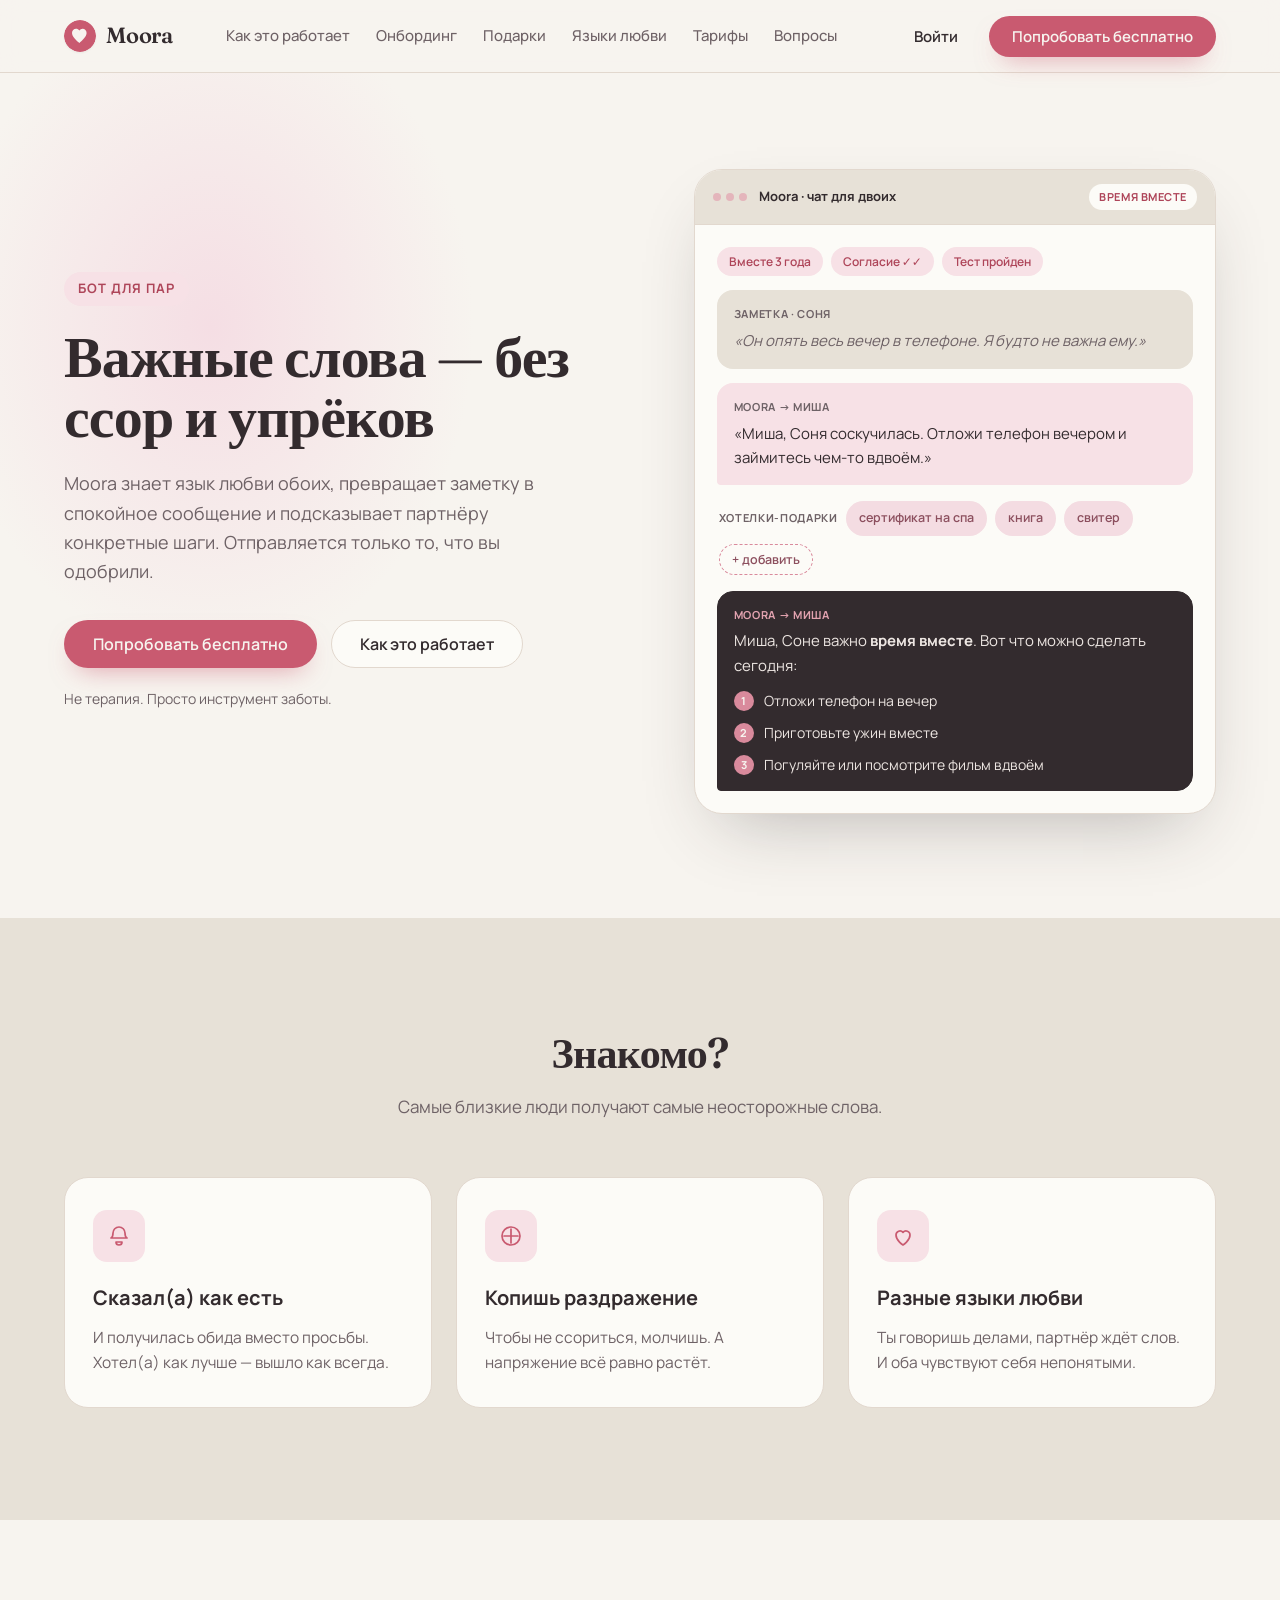
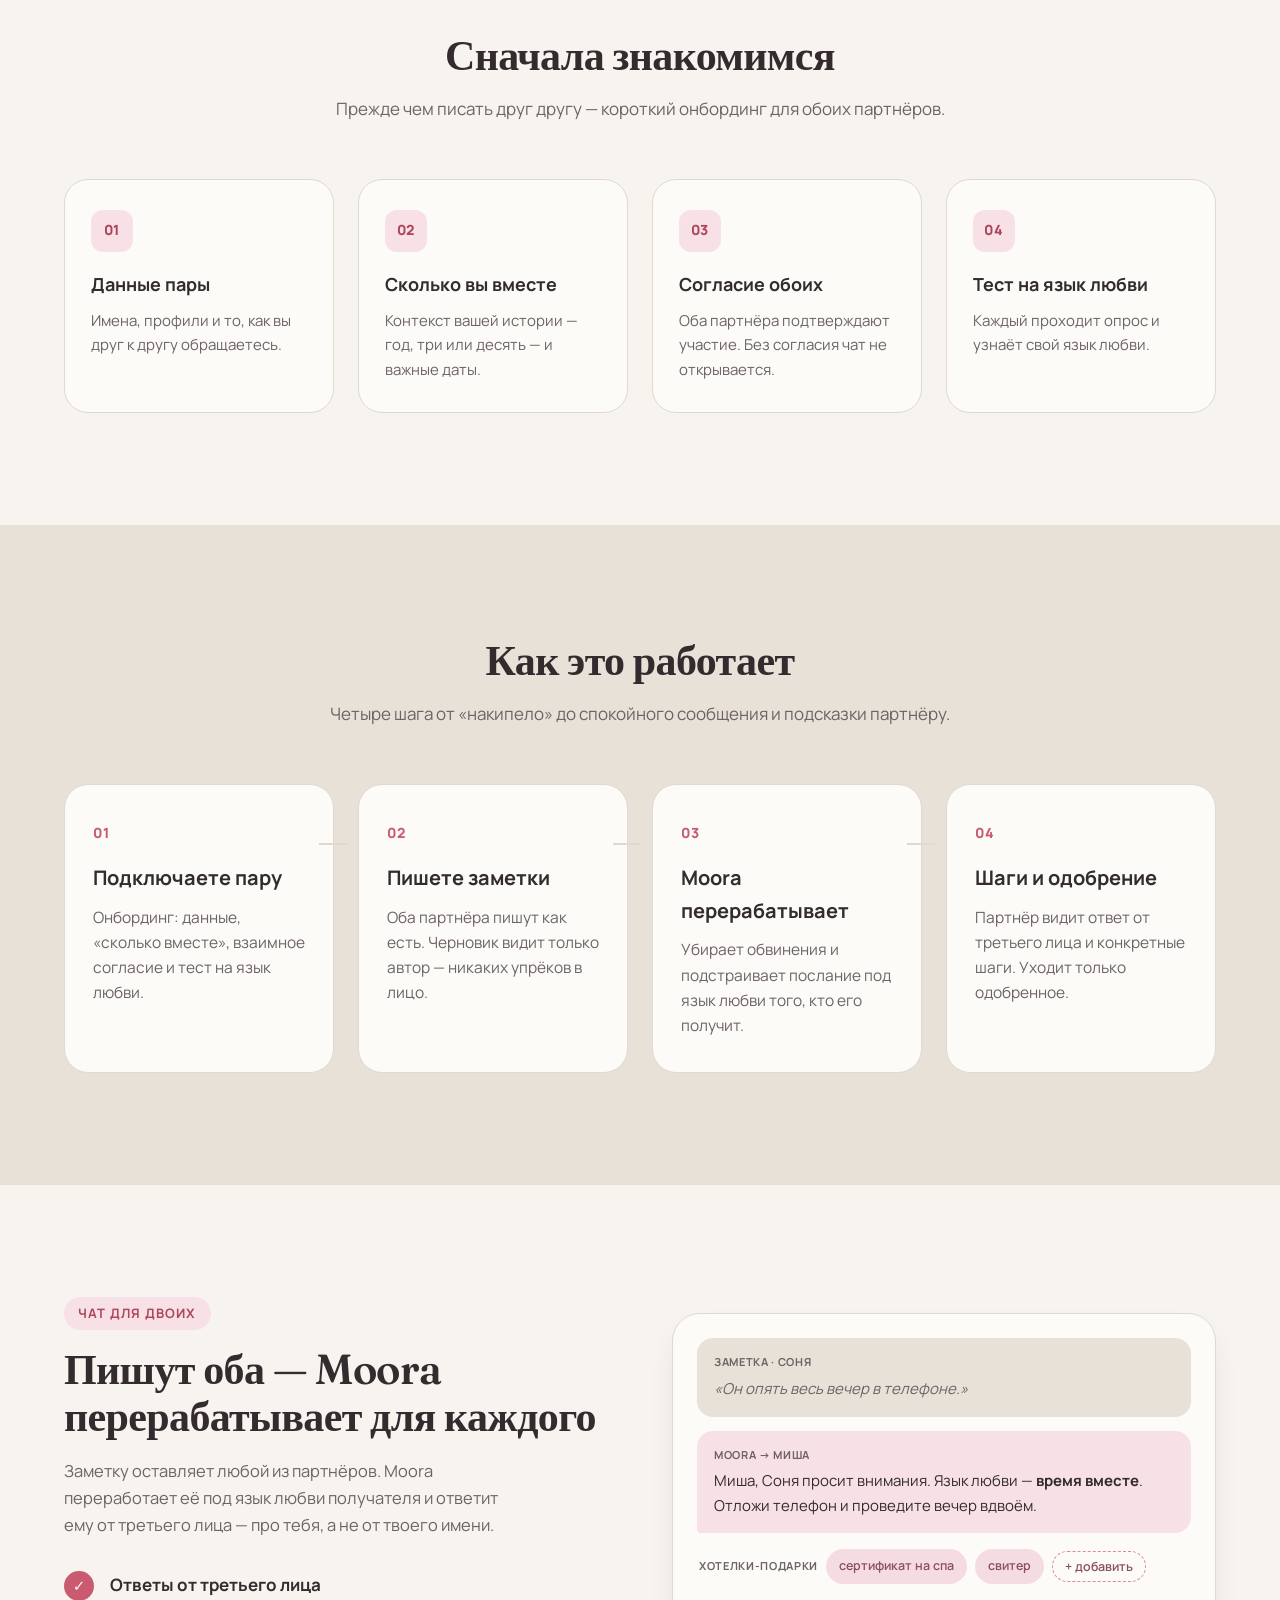
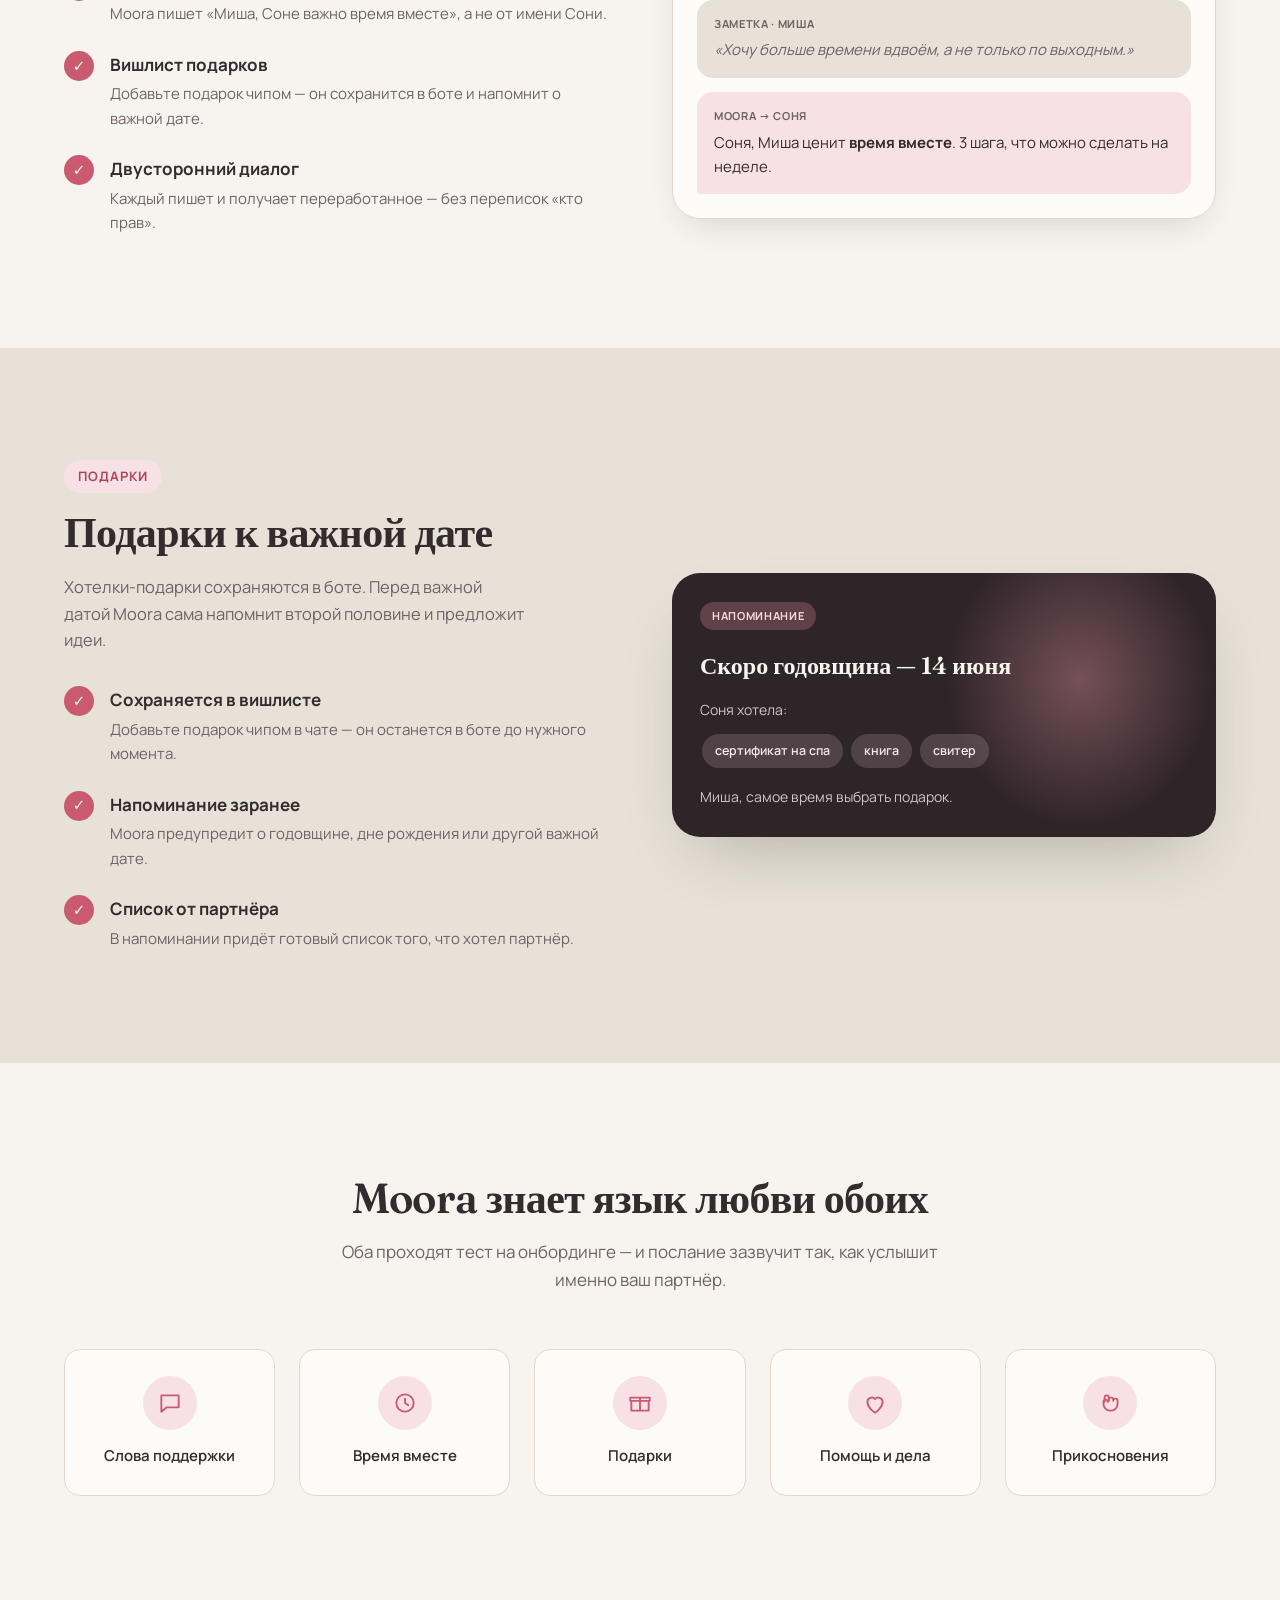
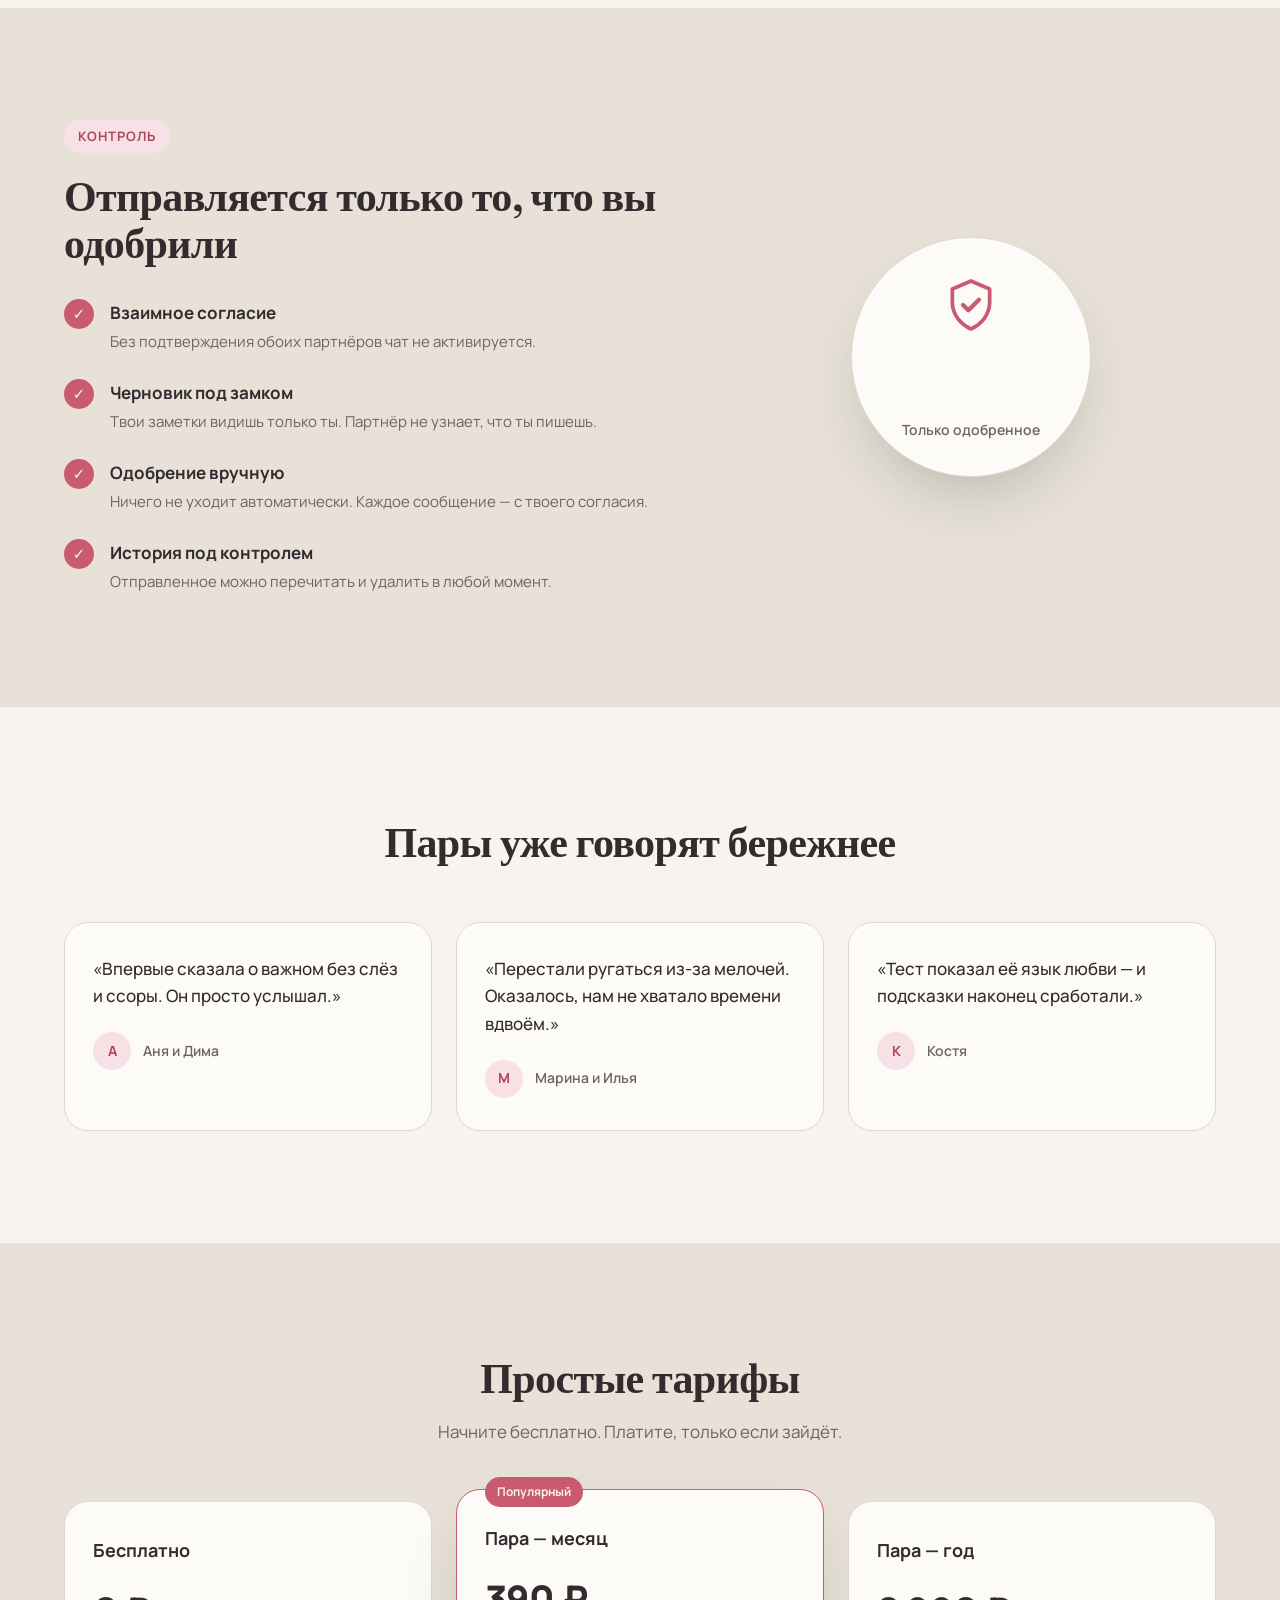
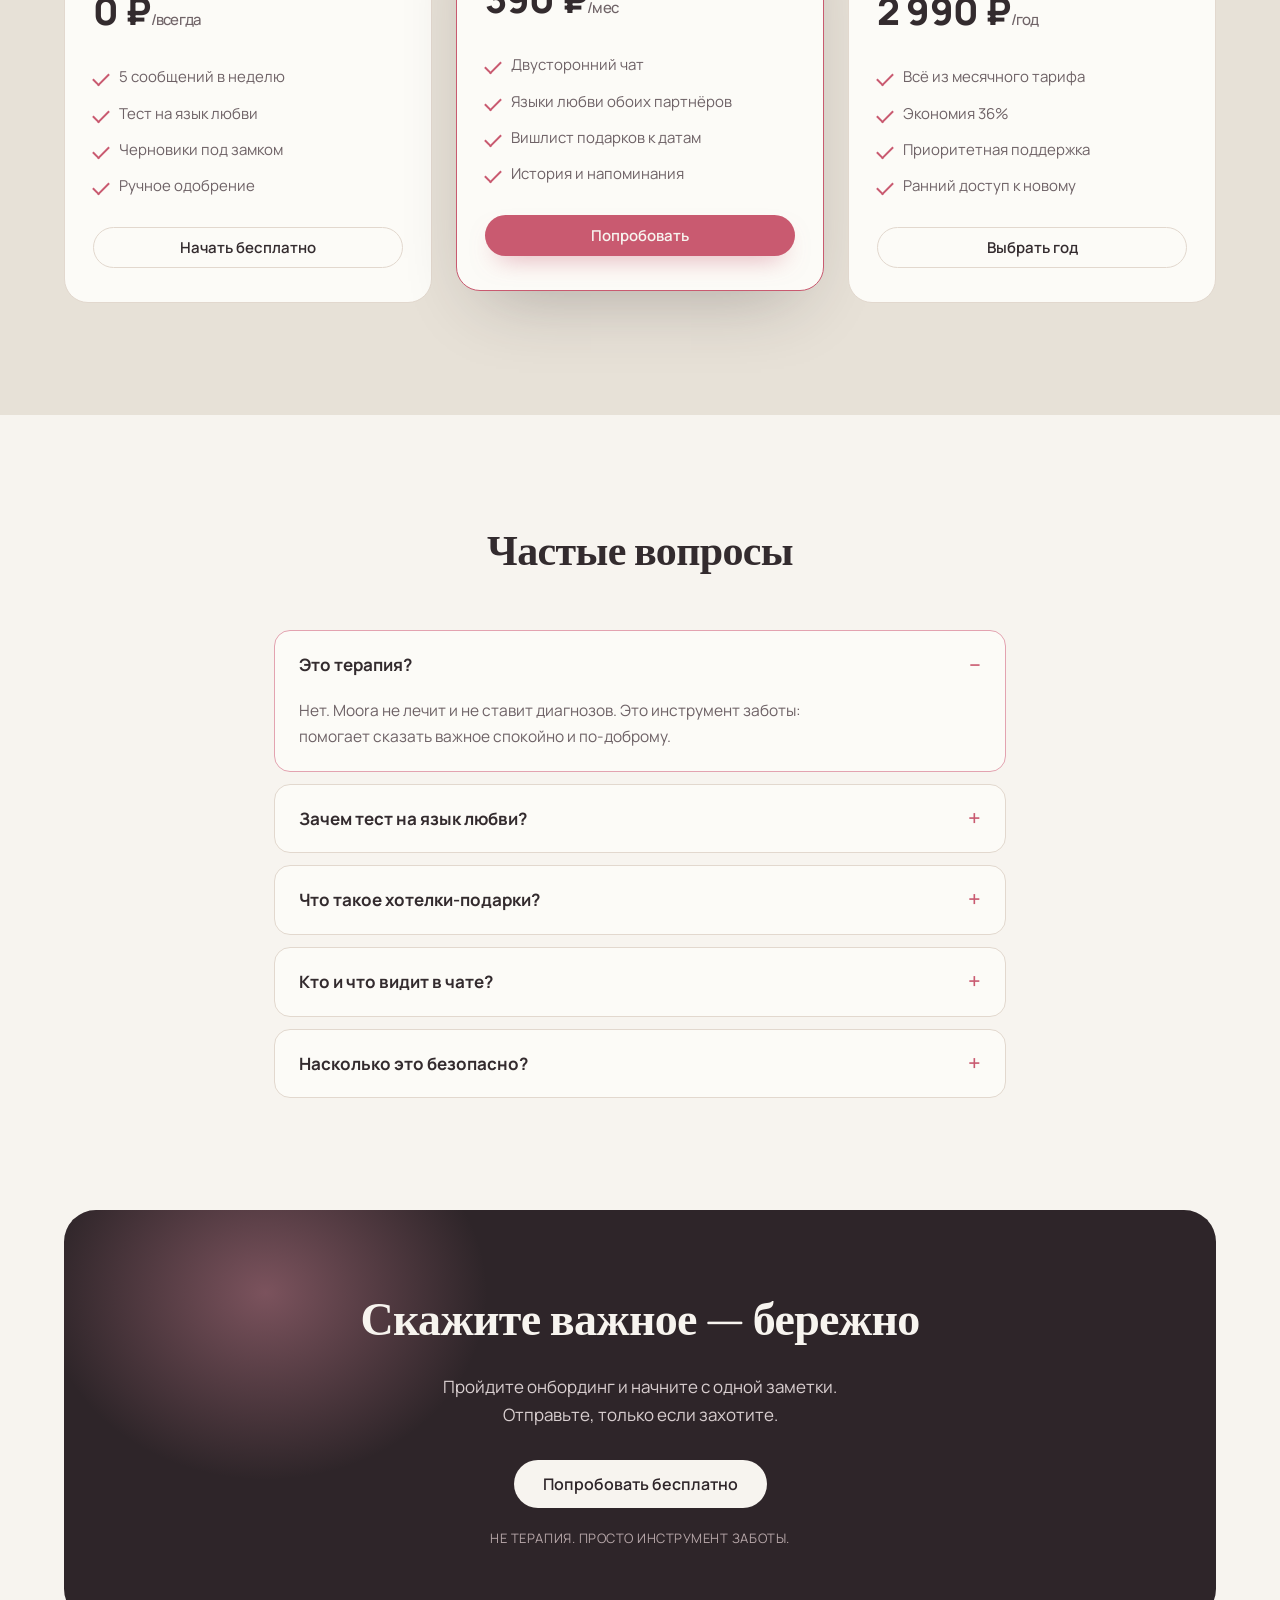
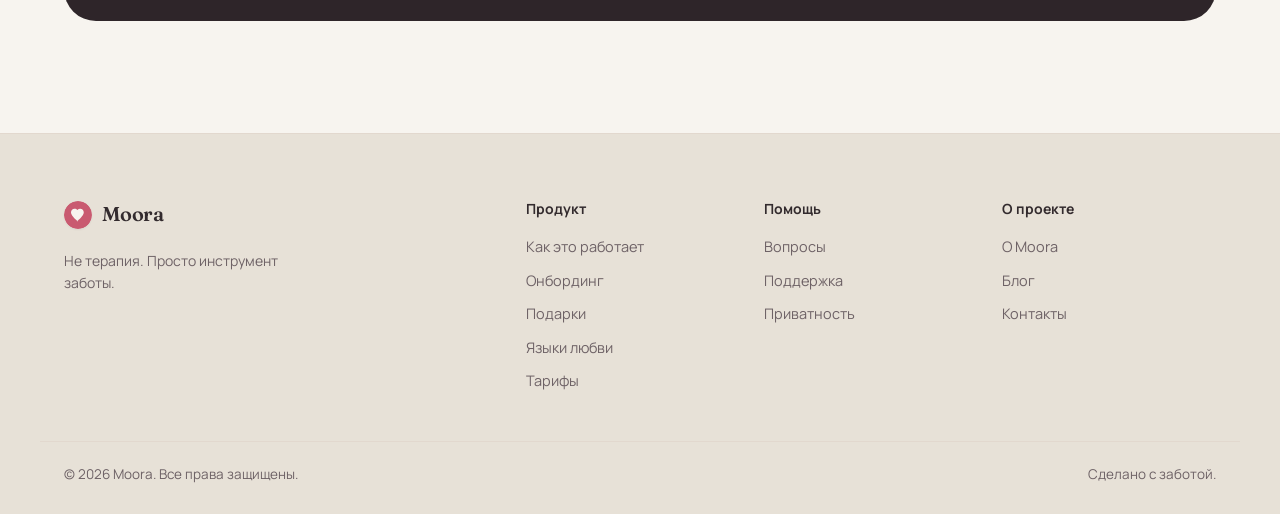
==== index.html @ d61bbbba "Розовая версия лендинга Moora" ====
<!DOCTYPE html>
<html lang="ru">
<head>
<meta charset="UTF-8" />
<meta name="viewport" content="width=device-width, initial-scale=1.0" />
<title>Moora — важные слова без ссор и упрёков</title>
<meta name="description" content="Moora знает язык любви обоих, превращает заметку в спокойное сообщение и подсказывает шаги партнёру. Отправляется только то, что вы одобрили." />
<link rel="preconnect" href="https://fonts.googleapis.com" />
<link rel="preconnect" href="https://fonts.gstatic.com" crossorigin />
<link href="https://fonts.googleapis.com/css2?family=Fraunces:opsz,wght@9..144,500;9..144,600;9..144,700&family=Manrope:wght@400;500;600;700;800&display=swap&subset=cyrillic" rel="stylesheet" />
<link rel="stylesheet" href="styles.css" />
</head>
<body>

<a class="skip-link" href="#main">Перейти к содержимому</a>

<header class="site-header" id="top">
  <div class="container header__inner">
    <a class="logo" href="#top" aria-label="Moora — на главную">
      <svg class="logo__mark" width="32" height="32" viewBox="0 0 32 32" fill="none" aria-hidden="true">
          <circle cx="16" cy="16" r="16" fill="#C95A70"/>
        <path d="M16 23c-.4 0-.8-.15-1.1-.43-2.6-2.35-6.9-6.05-6.9-9.62 0-2.3 1.82-4.1 4.05-4.1 1.28 0 2.48.6 3.25 1.55a4.27 4.27 0 0 1 3.25-1.55c2.23 0 4.05 1.8 4.05 4.1 0 3.57-4.3 7.27-6.9 9.62-.3.28-.7.43-1.1.43Z" fill="#F7F4EF"/>
      </svg>
      <span class="logo__text">Moora</span>
    </a>

    <nav class="nav" id="nav" aria-label="Основная навигация">
      <a class="nav__link" href="#how">Как это работает</a>
      <a class="nav__link" href="#onboarding">Онбординг</a>
      <a class="nav__link" href="#gifts">Подарки</a>
      <a class="nav__link" href="#languages">Языки любви</a>
      <a class="nav__link" href="#pricing">Тарифы</a>
      <a class="nav__link" href="#faq">Вопросы</a>
    </nav>

    <div class="header__actions">
      <a class="btn btn--ghost header__login" href="#">Войти</a>
      <a class="btn btn--primary header__cta" href="#cta"><span class="label-full">Попробовать бесплатно</span><span class="label-short">Попробовать</span></a>
      <button class="nav-toggle" id="navToggle" aria-label="Открыть меню" aria-expanded="false" aria-controls="nav">
        <span></span><span></span><span></span>
      </button>
    </div>
  </div>
</header>

<main id="main">

  <section class="hero">
    <div class="container hero__inner">
      <div class="hero__content">
        <span class="eyebrow">Бот для пар</span>
        <h1 class="hero__title">Важные слова — без ссор и упрёков</h1>
        <p class="hero__lead">
          Moora знает язык любви обоих, превращает заметку в спокойное сообщение
          и подсказывает партнёру конкретные шаги.
          Отправляется только то, что вы одобрили.
        </p>
        <div class="hero__cta">
          <a class="btn btn--primary btn--lg" href="#cta">Попробовать бесплатно</a>
          <a class="btn btn--secondary btn--lg" href="#how">Как это работает</a>
        </div>
        <p class="hero__note">Не терапия. Просто инструмент заботы.</p>
      </div>

      <div class="hero__visual">
        <article class="device" aria-label="Пример работы Moora">
          <header class="device__bar">
            <span class="device__dots" aria-hidden="true"><i></i><i></i><i></i></span>
            <span class="device__title">Moora · чат для двоих</span>
            <span class="device__tag">Время вместе</span>
          </header>

          <div class="device__body">
            <div class="pair-status">
              <span class="chip chip--soft">Вместе 3 года</span>
              <span class="chip chip--soft">Согласие ✓✓</span>
              <span class="chip chip--soft">Тест пройден</span>
            </div>

            <div class="msg msg--note">
              <span class="msg__label">Заметка · Соня</span>
              <p>«Он опять весь вечер в телефоне. Я будто не важна ему.»</p>
            </div>

            <div class="msg msg--moora">
              <span class="msg__label">Moora → Миша</span>
              <p>«Миша, Соня соскучилась. Отложи телефон вечером и займитесь чем-то вдвоём.»</p>
            </div>

            <div class="wishes">
              <span class="wishes__label">Хотелки-подарки</span>
              <span class="wish">сертификат на спа</span>
              <span class="wish">книга</span>
              <span class="wish">свитер</span>
              <button class="wish wish--add" type="button">+ добавить</button>
            </div>

            <div class="msg msg--step">
              <span class="msg__label msg__label--light">Moora → Миша</span>
              <p>Миша, Соне важно <strong>время вместе</strong>. Вот что можно сделать сегодня:</p>
              <ol class="step-list">
                <li>Отложи телефон на вечер</li>
                <li>Приготовьте ужин вместе</li>
                <li>Погуляйте или посмотрите фильм вдвоём</li>
              </ol>
            </div>
          </div>
        </article>
      </div>
    </div>
  </section>

  <section class="section section--problem" id="problem">
    <div class="container">
      <div class="section__head">
        <h2 class="section__title">Знакомо?</h2>
        <p class="section__subtitle">Самые близкие люди получают самые неосторожные слова.</p>
      </div>
      <div class="grid grid--3">
        <article class="card">
          <div class="card__icon" aria-hidden="true">
            <svg width="24" height="24" viewBox="0 0 24 24" fill="none"><path d="M12 3a6 6 0 0 0-6 6c0 4-2 5-2 5h16s-2-1-2-5a6 6 0 0 0-6-6Zm0 18a3 3 0 0 0 3-3H9a3 3 0 0 0 3 3Z" stroke="currentColor" stroke-width="1.7" stroke-linejoin="round"/></svg>
          </div>
          <h3 class="card__title">Сказал(а) как есть</h3>
          <p class="card__text">И получилась обида вместо просьбы. Хотел(а) как лучше — вышло как всегда.</p>
        </article>
        <article class="card">
          <div class="card__icon" aria-hidden="true">
            <svg width="24" height="24" viewBox="0 0 24 24" fill="none"><path d="M5 12h14M12 5v14" stroke="currentColor" stroke-width="1.7" stroke-linecap="round"/><circle cx="12" cy="12" r="9" stroke="currentColor" stroke-width="1.7"/></svg>
          </div>
          <h3 class="card__title">Копишь раздражение</h3>
          <p class="card__text">Чтобы не ссориться, молчишь. А напряжение всё равно растёт.</p>
        </article>
        <article class="card">
          <div class="card__icon" aria-hidden="true">
            <svg width="24" height="24" viewBox="0 0 24 24" fill="none"><path d="M12 21s-7-4.35-7-10a4 4 0 0 1 7-2.65A4 4 0 0 1 19 11c0 5.65-7 10-7 10Z" stroke="currentColor" stroke-width="1.7" stroke-linejoin="round"/></svg>
          </div>
          <h3 class="card__title">Разные языки любви</h3>
          <p class="card__text">Ты говоришь делами, партнёр ждёт слов. И оба чувствуют себя непонятыми.</p>
        </article>
      </div>
    </div>
  </section>

  <section class="section section--onboarding" id="onboarding">
    <div class="container">
      <div class="section__head">
        <h2 class="section__title">Сначала знакомимся</h2>
        <p class="section__subtitle">Прежде чем писать друг другу — короткий онбординг для обоих партнёров.</p>
      </div>
      <ol class="onb">
        <li class="onb__item">
          <span class="onb__num">01</span>
          <h3 class="onb__title">Данные пары</h3>
          <p class="onb__text">Имена, профили и то, как вы друг к другу обращаетесь.</p>
        </li>
        <li class="onb__item">
          <span class="onb__num">02</span>
          <h3 class="onb__title">Сколько вы вместе</h3>
          <p class="onb__text">Контекст вашей истории — год, три или десять — и важные даты.</p>
        </li>
        <li class="onb__item">
          <span class="onb__num">03</span>
          <h3 class="onb__title">Согласие обоих</h3>
          <p class="onb__text">Оба партнёра подтверждают участие. Без согласия чат не открывается.</p>
        </li>
        <li class="onb__item">
          <span class="onb__num">04</span>
          <h3 class="onb__title">Тест на язык любви</h3>
          <p class="onb__text">Каждый проходит опрос и узнаёт свой язык любви.</p>
        </li>
      </ol>
    </div>
  </section>

  <section class="section section--how" id="how">
    <div class="container">
      <div class="section__head">
        <h2 class="section__title">Как это работает</h2>
        <p class="section__subtitle">Четыре шага от «накипело» до спокойного сообщения и подсказки партнёру.</p>
      </div>
      <ol class="steps">
        <li class="step">
          <span class="step__num">01</span>
          <h3 class="step__title">Подключаете пару</h3>
          <p class="step__text">Онбординг: данные, «сколько вместе», взаимное согласие и тест на язык любви.</p>
        </li>
        <li class="step">
          <span class="step__num">02</span>
          <h3 class="step__title">Пишете заметки</h3>
          <p class="step__text">Оба партнёра пишут как есть. Черновик видит только автор — никаких упрёков в лицо.</p>
        </li>
        <li class="step">
          <span class="step__num">03</span>
          <h3 class="step__title">Moora перерабатывает</h3>
          <p class="step__text">Убирает обвинения и подстраивает послание под язык любви того, кто его получит.</p>
        </li>
        <li class="step">
          <span class="step__num">04</span>
          <h3 class="step__title">Шаги и одобрение</h3>
          <p class="step__text">Партнёр видит ответ от третьего лица и конкретные шаги. Уходит только одобренное.</p>
        </li>
      </ol>
    </div>
  </section>

  <section class="section section--dialogue" id="dialogue">
    <div class="container dialogue__inner">
      <div class="dialogue__content">
        <span class="eyebrow">Чат для двоих</span>
        <h2 class="section__title">Пишут оба — Moora перерабатывает для каждого</h2>
        <p class="dialogue__lead">
          Заметку оставляет любой из партнёров. Moora переработает её под язык любви
          получателя и ответит ему от третьего лица — про тебя, а не от твоего имени.
        </p>
        <ul class="checklist">
          <li class="checklist__item">
            <span class="checklist__mark" aria-hidden="true">✓</span>
            <div>
              <h3 class="checklist__title">Ответы от третьего лица</h3>
              <p class="checklist__text">Moora пишет «Миша, Соне важно время вместе», а не от имени Сони.</p>
            </div>
          </li>
          <li class="checklist__item">
            <span class="checklist__mark" aria-hidden="true">✓</span>
            <div>
              <h3 class="checklist__title">Вишлист подарков</h3>
              <p class="checklist__text">Добавьте подарок чипом — он сохранится в боте и напомнит о важной дате.</p>
            </div>
          </li>
          <li class="checklist__item">
            <span class="checklist__mark" aria-hidden="true">✓</span>
            <div>
              <h3 class="checklist__title">Двусторонний диалог</h3>
              <p class="checklist__text">Каждый пишет и получает переработанное — без переписок «кто прав».</p>
            </div>
          </li>
        </ul>
      </div>

      <div class="dialogue__visual" aria-hidden="true">
        <div class="thread">
          <div class="msg msg--note">
            <span class="msg__label">Заметка · Соня</span>
            <p>«Он опять весь вечер в телефоне.»</p>
          </div>
          <div class="msg msg--moora">
            <span class="msg__label">Moora → Миша</span>
            <p>Миша, Соня просит внимания. Язык любви — <strong>время вместе</strong>. Отложи телефон и проведите вечер вдвоём.</p>
          </div>
          <div class="wishes">
            <span class="wishes__label">Хотелки-подарки</span>
            <span class="wish">сертификат на спа</span>
            <span class="wish">свитер</span>
            <button class="wish wish--add" type="button">+ добавить</button>
          </div>
          <div class="msg msg--note">
            <span class="msg__label">Заметка · Миша</span>
            <p>«Хочу больше времени вдвоём, а не только по выходным.»</p>
          </div>
          <div class="msg msg--moora">
            <span class="msg__label">Moora → Соня</span>
            <p>Соня, Миша ценит <strong>время вместе</strong>. 3 шага, что можно сделать на неделе.</p>
          </div>
        </div>
      </div>
    </div>
  </section>

  <section class="section section--gifts" id="gifts">
    <div class="container gifts__inner">
      <div class="gifts__content">
        <span class="eyebrow">Подарки</span>
        <h2 class="section__title">Подарки к важной дате</h2>
        <p class="gifts__lead">
          Хотелки-подарки сохраняются в боте. Перед важной датой Moora сама напомнит
          второй половине и предложит идеи.
        </p>
        <ul class="checklist">
          <li class="checklist__item">
            <span class="checklist__mark" aria-hidden="true">✓</span>
            <div>
              <h3 class="checklist__title">Сохраняется в вишлисте</h3>
              <p class="checklist__text">Добавьте подарок чипом в чате — он останется в боте до нужного момента.</p>
            </div>
          </li>
          <li class="checklist__item">
            <span class="checklist__mark" aria-hidden="true">✓</span>
            <div>
              <h3 class="checklist__title">Напоминание заранее</h3>
              <p class="checklist__text">Moora предупредит о годовщине, дне рождения или другой важной дате.</p>
            </div>
          </li>
          <li class="checklist__item">
            <span class="checklist__mark" aria-hidden="true">✓</span>
            <div>
              <h3 class="checklist__title">Список от партнёра</h3>
              <p class="checklist__text">В напоминании придёт готовый список того, что хотел партнёр.</p>
            </div>
          </li>
        </ul>
      </div>

      <div class="gifts__visual">
        <div class="reminder" aria-label="Пример напоминания о подарке">
          <span class="reminder__badge">Напоминание</span>
          <h3 class="reminder__title">Скоро годовщина — 14 июня</h3>
          <p class="reminder__text">Соня хотела:</p>
          <div class="wishes">
            <span class="wish">сертификат на спа</span>
            <span class="wish">книга</span>
            <span class="wish">свитер</span>
          </div>
          <p class="reminder__note">Миша, самое время выбрать подарок.</p>
        </div>
      </div>
    </div>
  </section>

  <section class="section section--languages" id="languages">
    <div class="container">
      <div class="section__head">
        <h2 class="section__title">Moora знает язык любви обоих</h2>
        <p class="section__subtitle">
          Оба проходят тест на онбординге — и послание зазвучит так, как услышит именно ваш партнёр.
        </p>
      </div>
      <div class="grid grid--5">
        <article class="lang">
          <div class="lang__icon" aria-hidden="true">
            <svg width="26" height="26" viewBox="0 0 24 24" fill="none"><path d="M4 5h16v11H9l-5 4V5Z" stroke="currentColor" stroke-width="1.7" stroke-linejoin="round"/></svg>
          </div>
          <h3 class="lang__title">Слова поддержки</h3>
        </article>
        <article class="lang">
          <div class="lang__icon" aria-hidden="true">
            <svg width="26" height="26" viewBox="0 0 24 24" fill="none"><circle cx="12" cy="12" r="8" stroke="currentColor" stroke-width="1.7"/><path d="M12 8v4l3 2" stroke="currentColor" stroke-width="1.7" stroke-linecap="round"/></svg>
          </div>
          <h3 class="lang__title">Время вместе</h3>
        </article>
        <article class="lang">
          <div class="lang__icon" aria-hidden="true">
            <svg width="26" height="26" viewBox="0 0 24 24" fill="none"><path d="M4 10h16v9H4zM3 7h18v3H3zM12 7v12" stroke="currentColor" stroke-width="1.7" stroke-linejoin="round"/></svg>
          </div>
          <h3 class="lang__title">Подарки</h3>
        </article>
        <article class="lang">
          <div class="lang__icon" aria-hidden="true">
            <svg width="26" height="26" viewBox="0 0 24 24" fill="none"><path d="M12 21s-7-4.35-7-10a4 4 0 0 1 7-2.65A4 4 0 0 1 19 11c0 5.65-7 10-7 10Z" stroke="currentColor" stroke-width="1.7" stroke-linejoin="round"/></svg>
          </div>
          <h3 class="lang__title">Помощь и дела</h3>
        </article>
        <article class="lang">
          <div class="lang__icon" aria-hidden="true">
            <svg width="26" height="26" viewBox="0 0 24 24" fill="none"><path d="M7 11V7a2 2 0 0 1 4 0v3m0-1a2 2 0 0 1 4 0v1m0 0a2 2 0 0 1 4 0v3a6 6 0 0 1-6 6h-1a6 6 0 0 1-6-6v-2a2 2 0 0 1 4 0" stroke="currentColor" stroke-width="1.7" stroke-linecap="round" stroke-linejoin="round"/></svg>
          </div>
          <h3 class="lang__title">Прикосновения</h3>
        </article>
      </div>
    </div>
  </section>

  <section class="section section--privacy" id="privacy">
    <div class="container privacy__inner">
      <div class="privacy__content">
        <span class="eyebrow">Контроль</span>
        <h2 class="section__title">Отправляется только то, что вы одобрили</h2>
        <ul class="checklist">
          <li class="checklist__item">
            <span class="checklist__mark" aria-hidden="true">✓</span>
            <div>
              <h3 class="checklist__title">Взаимное согласие</h3>
              <p class="checklist__text">Без подтверждения обоих партнёров чат не активируется.</p>
            </div>
          </li>
          <li class="checklist__item">
            <span class="checklist__mark" aria-hidden="true">✓</span>
            <div>
              <h3 class="checklist__title">Черновик под замком</h3>
              <p class="checklist__text">Твои заметки видишь только ты. Партнёр не узнает, что ты пишешь.</p>
            </div>
          </li>
          <li class="checklist__item">
            <span class="checklist__mark" aria-hidden="true">✓</span>
            <div>
              <h3 class="checklist__title">Одобрение вручную</h3>
              <p class="checklist__text">Ничего не уходит автоматически. Каждое сообщение — с твоего согласия.</p>
            </div>
          </li>
          <li class="checklist__item">
            <span class="checklist__mark" aria-hidden="true">✓</span>
            <div>
              <h3 class="checklist__title">История под контролем</h3>
              <p class="checklist__text">Отправленное можно перечитать и удалить в любой момент.</p>
            </div>
          </li>
        </ul>
      </div>
      <div class="privacy__visual" aria-hidden="true">
        <div class="shield">
          <svg width="64" height="64" viewBox="0 0 24 24" fill="none"><path d="M12 3l7 3v5c0 4.5-3 8.2-7 10-4-1.8-7-5.5-7-10V6l7-3Z" stroke="currentColor" stroke-width="1.4" stroke-linejoin="round"/><path d="M9 12l2 2 4-4" stroke="currentColor" stroke-width="1.6" stroke-linecap="round" stroke-linejoin="round"/></svg>
          <p class="shield__text">Только одобренное</p>
        </div>
      </div>
    </div>
  </section>

  <section class="section section--reviews" id="reviews">
    <div class="container">
      <div class="section__head">
        <h2 class="section__title">Пары уже говорят бережнее</h2>
      </div>
      <div class="grid grid--3">
        <figure class="review">
          <blockquote class="review__quote">«Впервые сказала о важном без слёз и ссоры. Он просто услышал.»</blockquote>
          <figcaption class="review__author"><span class="review__avatar" aria-hidden="true">А</span> Аня и Дима</figcaption>
        </figure>
        <figure class="review">
          <blockquote class="review__quote">«Перестали ругаться из-за мелочей. Оказалось, нам не хватало времени вдвоём.»</blockquote>
          <figcaption class="review__author"><span class="review__avatar" aria-hidden="true">М</span> Марина и Илья</figcaption>
        </figure>
        <figure class="review">
          <blockquote class="review__quote">«Тест показал её язык любви — и подсказки наконец сработали.»</blockquote>
          <figcaption class="review__author"><span class="review__avatar" aria-hidden="true">К</span> Костя</figcaption>
        </figure>
      </div>
    </div>
  </section>

  <section class="section section--pricing" id="pricing">
    <div class="container">
      <div class="section__head">
        <h2 class="section__title">Простые тарифы</h2>
        <p class="section__subtitle">Начните бесплатно. Платите, только если зайдёт.</p>
      </div>
      <div class="grid grid--3 pricing">
        <article class="price-card">
          <h3 class="price-card__name">Бесплатно</h3>
          <p class="price-card__price">0 ₽<span>/всегда</span></p>
          <ul class="price-card__list">
            <li>5 сообщений в неделю</li>
            <li>Тест на язык любви</li>
            <li>Черновики под замком</li>
            <li>Ручное одобрение</li>
          </ul>
          <a class="btn btn--secondary btn--block" href="#cta">Начать бесплатно</a>
        </article>

        <article class="price-card price-card--featured">
          <span class="price-card__badge">Популярный</span>
          <h3 class="price-card__name">Пара — месяц</h3>
          <p class="price-card__price">390 ₽<span>/мес</span></p>
          <ul class="price-card__list">
            <li>Двусторонний чат</li>
            <li>Языки любви обоих партнёров</li>
            <li>Вишлист подарков к датам</li>
            <li>История и напоминания</li>
          </ul>
          <a class="btn btn--primary btn--block" href="#cta">Попробовать</a>
        </article>

        <article class="price-card">
          <h3 class="price-card__name">Пара — год</h3>
          <p class="price-card__price">2 990 ₽<span>/год</span></p>
          <ul class="price-card__list">
            <li>Всё из месячного тарифа</li>
            <li>Экономия 36%</li>
            <li>Приоритетная поддержка</li>
            <li>Ранний доступ к новому</li>
          </ul>
          <a class="btn btn--secondary btn--block" href="#cta">Выбрать год</a>
        </article>
      </div>
    </div>
  </section>

  <section class="section section--faq" id="faq">
    <div class="container container--narrow">
      <div class="section__head">
        <h2 class="section__title">Частые вопросы</h2>
      </div>
      <div class="faq">
        <details class="faq__item" open>
          <summary class="faq__q">Это терапия?</summary>
          <p class="faq__a">Нет. Moora не лечит и не ставит диагнозов. Это инструмент заботы: помогает сказать важное спокойно и по-доброму.</p>
        </details>
        <details class="faq__item">
          <summary class="faq__q">Зачем тест на язык любви?</summary>
          <p class="faq__a">Оба партнёра проходят его на онбординге. Moora использует результат, чтобы послание и шаги зазвучали именно для этого человека.</p>
        </details>
        <details class="faq__item">
          <summary class="faq__q">Что такое хотелки-подарки?</summary>
          <p class="faq__a">Это материальные подарки, которые вы добавляете чипом прямо в чат. Они сохраняются в боте, а перед важной датой Moora напомнит второй половине и пришлёт список идей.</p>
        </details>
        <details class="faq__item">
          <summary class="faq__q">Кто и что видит в чате?</summary>
          <p class="faq__a">Черновики видит только автор. Партнёр получает переработанный вариант и подсказки — и только после вашего одобрения. Чат работает при согласии обоих.</p>
        </details>
        <details class="faq__item">
          <summary class="faq__q">Насколько это безопасно?</summary>
          <p class="faq__a">Данные не передаются третьим лицам, а историю можно удалить в любой момент. Ничего не отправляется автоматически.</p>
        </details>
      </div>
    </div>
  </section>

  <section class="section section--cta" id="cta">
    <div class="container">
      <div class="cta-banner">
        <h2 class="cta-banner__title">Скажите важное — бережно</h2>
        <p class="cta-banner__text">Пройдите онбординг и начните с одной заметки. Отправьте, только если захотите.</p>
        <a class="btn btn--light btn--lg" href="#">Попробовать бесплатно</a>
        <p class="cta-banner__note">Не терапия. Просто инструмент заботы.</p>
      </div>
    </div>
  </section>

</main>

<footer class="site-footer">
  <div class="container footer__inner">
    <div class="footer__brand">
      <a class="logo logo--footer" href="#top" aria-label="Moora — на главную">
        <svg class="logo__mark" width="28" height="28" viewBox="0 0 32 32" fill="none" aria-hidden="true">
        <circle cx="16" cy="16" r="16" fill="#C95A70"/>
          <path d="M16 23c-.4 0-.8-.15-1.1-.43-2.6-2.35-6.9-6.05-6.9-9.62 0-2.3 1.82-4.1 4.05-4.1 1.28 0 2.48.6 3.25 1.55a4.27 4.27 0 0 1 3.25-1.55c2.23 0 4.05 1.8 4.05 4.1 0 3.57-4.3 7.27-6.9 9.62-.3.28-.7.43-1.1.43Z" fill="#F7F4EF"/>
        </svg>
        <span class="logo__text">Moora</span>
      </a>
      <p class="footer__note">Не терапия. Просто инструмент заботы.</p>
    </div>
    <nav class="footer__cols" aria-label="Footer">
      <div class="footer__col">
        <h3 class="footer__heading">Продукт</h3>
        <a href="#how">Как это работает</a>
        <a href="#onboarding">Онбординг</a>
        <a href="#gifts">Подарки</a>
        <a href="#languages">Языки любви</a>
        <a href="#pricing">Тарифы</a>
      </div>
      <div class="footer__col">
        <h3 class="footer__heading">Помощь</h3>
        <a href="#faq">Вопросы</a>
        <a href="#">Поддержка</a>
        <a href="#">Приватность</a>
      </div>
      <div class="footer__col">
        <h3 class="footer__heading">О проекте</h3>
        <a href="#">О Moora</a>
        <a href="#">Блог</a>
        <a href="#">Контакты</a>
      </div>
    </nav>
  </div>
  <div class="container footer__bottom">
    <span>© 2026 Moora. Все права защищены.</span>
    <span>Сделано с заботой.</span>
  </div>
</footer>

<script>
  (function () {
    var toggle = document.getElementById('navToggle');
    var nav = document.getElementById('nav');
    if (toggle && nav) {
      toggle.addEventListener('click', function () {
        var open = nav.classList.toggle('is-open');
        toggle.classList.toggle('is-active', open);
        toggle.setAttribute('aria-expanded', open ? 'true' : 'false');
        toggle.setAttribute('aria-label', open ? 'Закрыть меню' : 'Открыть меню');
      });
      nav.addEventListener('click', function (e) {
        if (e.target.tagName === 'A') {
          nav.classList.remove('is-open');
          toggle.classList.remove('is-active');
          toggle.setAttribute('aria-expanded', 'false');
        }
      });
    }
  })();
</script>
</body>
</html>
---- styles.css ----
:root {
  --bg: #F7F4EF;
  --bg-soft: #E7E1D7;
  --surface: #FCFBF7;
  --sage: #E3A3B0;
  --sage-soft: #F5DEE4;
  --accent: #C95A70;
  --accent-dark: #AE4559;
  --accent-soft: #F7E1E6;
  --rose: #D98A9C;
  --rose-soft: #F4DCE2;
  --rose-dark: #8C4F5E;
  --ink: #332B2E;
  --ink-soft: #6E6266;
  --line: #E2D8CE;
  --inverse: #2E2529;

  --radius-sm: 10px;
  --radius: 16px;
  --radius-lg: 24px;
  --radius-xl: 28px;

  --shadow-sm: 0 1px 2px rgba(51, 43, 46, 0.06);
  --shadow: 0 14px 34px -14px rgba(51, 43, 46, 0.2);
  --shadow-lg: 0 30px 70px -28px rgba(51, 43, 46, 0.32);

  --container: 1200px;
  --section-y: 112px;
  --font: 'Manrope', system-ui, -apple-system, 'Segoe UI', Roboto, sans-serif;
  --font-display: 'Fraunces', 'Times New Roman', Georgia, serif;
}

*, *::before, *::after { box-sizing: border-box; }

html { scroll-behavior: smooth; }

body {
  margin: 0;
  background: var(--bg);
  color: var(--ink);
  font-family: var(--font);
  font-size: 16px;
  line-height: 1.625;
  -webkit-font-smoothing: antialiased;
}

h1, h2, h3, p, ul, ol, figure, blockquote { margin: 0; }
ul, ol { padding: 0; list-style: none; }
a { color: inherit; text-decoration: none; }
img, svg { display: block; }
button { font-family: inherit; cursor: pointer; }

:focus-visible {
  outline: 3px solid var(--accent);
  outline-offset: 3px;
  border-radius: 4px;
}

.skip-link {
  position: absolute;
  left: -999px;
  top: 12px;
  background: var(--ink);
  color: #fff;
  padding: 10px 16px;
  border-radius: var(--radius-sm);
  z-index: 100;
}
.skip-link:focus { left: 16px; }

.container {
  width: 100%;
  max-width: var(--container);
  margin: 0 auto;
  padding: 0 24px;
}
.container--narrow { max-width: 780px; }

.eyebrow {
  display: inline-block;
  font-size: 13px;
  font-weight: 700;
  letter-spacing: .08em;
  text-transform: uppercase;
  color: var(--accent-dark);
  background: var(--accent-soft);
  padding: 6px 14px;
  border-radius: 999px;
  margin-bottom: 20px;
}

/* ---------- Buttons ---------- */
.btn {
  display: inline-flex;
  align-items: center;
  justify-content: center;
  gap: 8px;
  padding: 12px 22px;
  border: 1px solid transparent;
  border-radius: 999px;
  font-weight: 600;
  font-size: 15px;
  line-height: 1;
  transition: transform .15s ease, background .2s ease, color .2s ease, border-color .2s ease, box-shadow .2s ease;
  white-space: nowrap;
}
.btn--sm { padding: 9px 16px; font-size: 14px; }
.btn--lg { padding: 15px 28px; font-size: 16px; }
.btn--block { width: 100%; }

.btn--primary {
  background: var(--accent);
  color: #F7F4EF;
  box-shadow: 0 12px 26px -12px rgba(201, 90, 112, .6);
}
.btn--primary:hover { background: var(--accent-dark); transform: translateY(-1px); }

.btn--secondary {
  background: var(--surface);
  color: var(--ink);
  border-color: var(--line);
}
.btn--secondary:hover { border-color: var(--accent); color: var(--accent); transform: translateY(-1px); }

.btn--ghost { background: transparent; color: var(--ink); }
.btn--ghost:hover { color: var(--accent); }

.btn--light { background: var(--bg); color: var(--inverse); }
.btn--light:hover { background: #fff; transform: translateY(-1px); }

/* ---------- Logo ---------- */
.logo { display: inline-flex; align-items: center; gap: 10px; font-family: var(--font-display); font-weight: 600; font-size: 22px; letter-spacing: -.01em; }
.logo__mark { border-radius: 50%; box-shadow: var(--shadow-sm); }

/* ---------- Header ---------- */
.site-header {
  position: sticky;
  top: 0;
  z-index: 50;
  background: rgba(247, 244, 239, .84);
  backdrop-filter: blur(12px);
  border-bottom: 1px solid var(--line);
}
.header__inner { display: flex; align-items: center; justify-content: space-between; gap: 24px; height: 72px; }
.nav { display: flex; gap: 26px; }
.nav__link { font-size: 15px; font-weight: 500; color: var(--ink-soft); transition: color .2s ease; }
.nav__link:hover { color: var(--ink); }
.header__actions { display: flex; align-items: center; gap: 8px; min-width: 0; }
.label-short { display: none; }

.nav-toggle {
  display: none;
  flex-direction: column;
  gap: 5px;
  width: 44px; height: 44px;
  align-items: center;
  justify-content: center;
  background: transparent;
  border: 1px solid var(--line);
  border-radius: 12px;
}
.nav-toggle span { width: 20px; height: 2px; background: var(--ink); border-radius: 2px; transition: transform .2s ease, opacity .2s ease; }
.nav-toggle.is-active span:nth-child(1) { transform: translateY(7px) rotate(45deg); }
.nav-toggle.is-active span:nth-child(2) { opacity: 0; }
.nav-toggle.is-active span:nth-child(3) { transform: translateY(-7px) rotate(-45deg); }

/* ---------- Hero ---------- */
.hero { padding: 96px 0 104px; position: relative; overflow: hidden; }
.hero::before {
  content: "";
  position: absolute;
  inset: -25% 55% 15% -12%;
  background: radial-gradient(closest-side, var(--sage-soft), transparent 72%);
  z-index: 0;
  pointer-events: none;
}
.hero__inner { position: relative; z-index: 1; display: grid; grid-template-columns: 1.04fr .96fr; gap: 64px; align-items: center; }
.hero__title {
  font-family: var(--font-display);
  font-size: clamp(36px, 4.8vw, 58px);
  line-height: 1.05;
  font-weight: 600;
  letter-spacing: -.015em;
}
.hero__lead { margin-top: 22px; font-size: 18px; color: var(--ink-soft); max-width: 520px; }
.hero__cta { margin-top: 34px; display: flex; flex-wrap: wrap; gap: 14px; }
.hero__note { margin-top: 20px; font-size: 14px; color: var(--ink-soft); }

/* ---------- Device mockup ---------- */
.device {
  background: var(--surface);
  border: 1px solid var(--line);
  border-radius: var(--radius-xl);
  box-shadow: var(--shadow-lg);
  overflow: hidden;
}
.device__bar {
  display: flex;
  align-items: center;
  gap: 12px;
  padding: 14px 18px;
  background: var(--bg-soft);
  border-bottom: 1px solid var(--line);
}
.device__dots { display: inline-flex; gap: 5px; }
.device__dots i { width: 8px; height: 8px; border-radius: 50%; background: var(--sage); opacity: .7; }
.device__title { font-size: 13px; font-weight: 700; color: var(--ink); }
.device__tag {
  margin-left: auto;
  font-size: 11px; font-weight: 700; letter-spacing: .05em; text-transform: uppercase;
  color: var(--accent-dark);
  background: var(--surface);
  padding: 4px 10px;
  border-radius: 999px;
}
.device__body { padding: 22px; display: flex; flex-direction: column; gap: 14px; }

.pair-status { display: flex; flex-wrap: wrap; gap: 8px; }
.chip {
  font-size: 12px; font-weight: 600;
  padding: 5px 12px;
  border-radius: 999px;
}
.chip--soft { background: var(--accent-soft); color: var(--accent-dark); }

.msg {
  border: 1px solid var(--line);
  border-radius: 16px;
  padding: 14px 16px;
  background: var(--surface);
}
.msg__label {
  display: block;
  font-size: 11px; font-weight: 700; letter-spacing: .06em; text-transform: uppercase;
  color: var(--ink-soft);
  margin-bottom: 6px;
}
.msg p { font-size: 15px; }
.msg--note { background: var(--bg-soft); border-color: transparent; }
.msg--note p { color: var(--ink-soft); font-style: italic; }
.msg--moora { background: var(--accent-soft); border-color: transparent; border-radius: 16px 16px 16px 4px; }
.msg--step { background: var(--ink); border-color: var(--ink); border-radius: 16px 16px 16px 4px; }
.msg--step p { color: #EDE6E2; }
.msg__label--light { color: var(--sage); }

.step-list { margin-top: 12px; display: flex; flex-direction: column; gap: 9px; counter-reset: s; }
.step-list li { position: relative; padding-left: 30px; font-size: 14px; color: #EDE6E2; }
.step-list li::before {
  counter-increment: s;
  content: counter(s);
  position: absolute;
  left: 0; top: 1px;
  width: 20px; height: 20px;
  border-radius: 50%;
  background: var(--rose);
  color: #F7F4EF;
  font-size: 11px; font-weight: 700;
  display: grid; place-items: center;
}

.wishes { display: flex; flex-wrap: wrap; align-items: center; gap: 8px; padding: 2px; }
.wishes__label { font-size: 11px; font-weight: 700; letter-spacing: .06em; text-transform: uppercase; color: var(--ink-soft); }
.wish {
  font-size: 12.5px; font-weight: 600;
  color: var(--rose-dark);
  background: var(--rose-soft);
  padding: 6px 12px;
  border-radius: 999px;
  border: 1px solid transparent;
}
.wish--add { background: transparent; border: 1px dashed var(--rose); color: var(--rose-dark); transition: background .2s ease; }
.wish--add:hover { background: var(--rose-soft); }

/* ---------- Sections ---------- */
.section { padding: var(--section-y) 0; }
.section--problem { background: var(--bg-soft); }
.section--how { background: var(--bg-soft); }
.section--gifts { background: var(--bg-soft); }
.section--privacy { background: var(--bg-soft); }
.section--pricing { background: var(--bg-soft); }
.section__head { max-width: 640px; margin: 0 auto 56px; text-align: center; }
.section__title {
  font-family: var(--font-display);
  font-size: clamp(29px, 3.4vw, 42px);
  line-height: 1.12;
  font-weight: 600;
  letter-spacing: -.015em;
}
.section__subtitle { margin-top: 16px; font-size: 17px; color: var(--ink-soft); }

.grid { display: grid; gap: 24px; }
.grid--3 { grid-template-columns: repeat(3, 1fr); }
.grid--5 { grid-template-columns: repeat(5, 1fr); }

/* ---------- Cards ---------- */
.card {
  background: var(--surface);
  border: 1px solid var(--line);
  border-radius: var(--radius-lg);
  padding: 32px 28px;
  transition: transform .2s ease, box-shadow .2s ease, border-color .2s ease;
}
.card:hover { transform: translateY(-4px); box-shadow: var(--shadow); border-color: var(--sage); }
.card__icon {
  width: 52px; height: 52px;
  display: grid; place-items: center;
  border-radius: 14px;
  margin-bottom: 20px;
  background: var(--accent-soft);
  color: var(--accent);
}
.card__title { font-size: 20px; font-weight: 700; }
.card__text { margin-top: 10px; color: var(--ink-soft); font-size: 15.5px; }

/* ---------- Onboarding ---------- */
.onb { display: grid; grid-template-columns: repeat(4, 1fr); gap: 24px; counter-reset: onb; }
.onb__item {
  position: relative;
  background: var(--surface);
  border: 1px solid var(--line);
  border-radius: var(--radius-lg);
  padding: 30px 26px;
}
.onb__num {
  display: inline-flex;
  align-items: center;
  justify-content: center;
  width: 42px; height: 42px;
  border-radius: 12px;
  background: var(--accent-soft);
  color: var(--accent-dark);
  font-size: 14px; font-weight: 800; letter-spacing: .04em;
  margin-bottom: 18px;
}
.onb__title { font-size: 18px; font-weight: 700; }
.onb__text { margin-top: 10px; color: var(--ink-soft); font-size: 15px; }

/* ---------- Steps ---------- */
.steps { display: grid; grid-template-columns: repeat(4, 1fr); gap: 24px; }
.step {
  position: relative;
  background: var(--surface);
  border: 1px solid var(--line);
  border-radius: var(--radius-lg);
  padding: 34px 28px;
}
.step__num {
  font-size: 14px; font-weight: 800; letter-spacing: .08em;
  color: var(--accent);
  display: inline-block;
  margin-bottom: 18px;
}
.step__title { font-size: 20px; font-weight: 700; }
.step__text { margin-top: 10px; color: var(--ink-soft); font-size: 15.5px; }
.step::after {
  content: "";
  position: absolute;
  top: 58px; right: -14px;
  width: 28px; height: 2px;
  background: var(--line);
}
.step:last-child::after { display: none; }

/* ---------- Dialogue ---------- */
.dialogue__inner { display: grid; grid-template-columns: 1fr 1fr; gap: 64px; align-items: center; }
.dialogue__content .section__title { text-align: left; margin-bottom: 18px; }
.dialogue__content .eyebrow { margin-bottom: 16px; }
.dialogue__lead { color: var(--ink-soft); font-size: 16.5px; margin-bottom: 32px; max-width: 46ch; }
.thread {
  display: flex;
  flex-direction: column;
  gap: 14px;
  background: var(--surface);
  border: 1px solid var(--line);
  border-radius: var(--radius-xl);
  padding: 24px;
  box-shadow: var(--shadow);
}

/* ---------- Gifts ---------- */
.gifts__inner { display: grid; grid-template-columns: 1fr 1fr; gap: 64px; align-items: center; }
.gifts__content .section__title { text-align: left; margin-bottom: 18px; }
.gifts__content .eyebrow { margin-bottom: 16px; }
.gifts__lead { color: var(--ink-soft); font-size: 16.5px; margin-bottom: 32px; max-width: 46ch; }
.reminder {
  position: relative;
  overflow: hidden;
  background: var(--inverse);
  color: var(--bg);
  border-radius: var(--radius-xl);
  padding: 28px;
  box-shadow: var(--shadow-lg);
}
.reminder::before {
  content: "";
  position: absolute;
  inset: -40% -10% auto 40%;
  height: 160%;
  background: radial-gradient(closest-side, rgba(217, 138, 156, .42), transparent 70%);
}
.reminder > * { position: relative; }
.reminder__badge {
  display: inline-block;
  font-size: 11px; font-weight: 700; letter-spacing: .06em; text-transform: uppercase;
  color: var(--rose-soft);
  background: rgba(217, 138, 156, .28);
  padding: 5px 12px;
  border-radius: 999px;
}
.reminder__title { margin-top: 16px; font-family: var(--font-display); font-size: 24px; font-weight: 600; }
.reminder__text { margin-top: 14px; font-size: 14px; color: #CFC6C8; }
.reminder .wishes { margin-top: 10px; }
.reminder .wish { background: rgba(244, 220, 226, .16); color: #F7E5E9; }
.reminder__note { margin-top: 16px; font-size: 14px; color: #CFC6C8; }

/* ---------- Languages ---------- */
.lang {
  background: var(--surface);
  border: 1px solid var(--line);
  border-radius: var(--radius);
  padding: 26px 18px;
  text-align: center;
  transition: transform .2s ease, border-color .2s ease;
}
.lang:hover { transform: translateY(-4px); border-color: var(--sage); }
.lang__icon {
  width: 54px; height: 54px;
  margin: 0 auto 14px;
  display: grid; place-items: center;
  background: var(--accent-soft);
  color: var(--accent);
  border-radius: 50%;
}
.lang__title { font-size: 15px; font-weight: 600; }

/* ---------- Privacy ---------- */
.privacy__inner { display: grid; grid-template-columns: 1.1fr .9fr; gap: 64px; align-items: center; }
.privacy__content .section__title { text-align: left; margin-bottom: 32px; }
.checklist { display: flex; flex-direction: column; gap: 24px; }
.checklist__item { display: flex; gap: 16px; }
.checklist__mark {
  flex: none;
  width: 30px; height: 30px;
  display: grid; place-items: center;
  border-radius: 50%;
  background: var(--accent);
  color: #F7F4EF;
  font-size: 15px; font-weight: 700;
}
.checklist__title { font-size: 17px; font-weight: 700; }
.checklist__text { margin-top: 4px; color: var(--ink-soft); font-size: 15px; }
.privacy__visual { display: grid; place-items: center; }
.shield {
  width: 240px; height: 240px;
  display: grid; place-items: center;
  gap: 12px;
  background: var(--surface);
  border: 1px solid var(--line);
  border-radius: 50%;
  box-shadow: var(--shadow-lg);
  text-align: center;
  color: var(--accent);
}
.shield__text { font-size: 14px; font-weight: 600; color: var(--ink-soft); }

/* ---------- Reviews ---------- */
.review {
  background: var(--surface);
  border: 1px solid var(--line);
  border-radius: var(--radius-lg);
  padding: 32px 28px;
}
.review__quote { font-size: 17px; font-weight: 500; }
.review__author { margin-top: 22px; display: flex; align-items: center; gap: 12px; font-size: 14px; font-weight: 600; color: var(--ink-soft); }
.review__avatar {
  width: 38px; height: 38px;
  display: grid; place-items: center;
  border-radius: 50%;
  background: var(--accent-soft);
  color: var(--accent-dark);
  font-weight: 700;
}

/* ---------- Pricing ---------- */
.pricing { align-items: stretch; }
.price-card {
  display: flex;
  flex-direction: column;
  background: var(--surface);
  border: 1px solid var(--line);
  border-radius: var(--radius-lg);
  padding: 34px 28px;
  position: relative;
}
.price-card--featured {
  border-color: var(--accent);
  box-shadow: var(--shadow-lg);
  transform: translateY(-12px);
}
.price-card__badge {
  position: absolute;
  top: -13px; left: 28px;
  background: var(--accent);
  color: #F7F4EF;
  font-size: 12px; font-weight: 700;
  padding: 5px 12px;
  border-radius: 999px;
}
.price-card__name { font-size: 18px; font-weight: 700; }
.price-card__price { margin-top: 14px; font-size: 38px; font-weight: 800; letter-spacing: -.02em; }
.price-card__price span { font-size: 15px; font-weight: 500; color: var(--ink-soft); }
.price-card__list { margin: 24px 0 28px; display: flex; flex-direction: column; gap: 12px; }
.price-card__list li { position: relative; padding-left: 26px; font-size: 15px; color: var(--ink-soft); }
.price-card__list li::before {
  content: "";
  position: absolute;
  left: 0; top: 8px;
  width: 16px; height: 9px;
  border-left: 2px solid var(--accent);
  border-bottom: 2px solid var(--accent);
  transform: rotate(-45deg);
}
.price-card .btn { margin-top: auto; }

/* ---------- FAQ ---------- */
.faq { display: flex; flex-direction: column; gap: 12px; }
.faq__item {
  background: var(--surface);
  border: 1px solid var(--line);
  border-radius: var(--radius);
  padding: 0 24px;
  transition: border-color .2s ease;
}
.faq__item[open] { border-color: var(--sage); }
.faq__q {
  cursor: pointer;
  list-style: none;
  font-size: 17px;
  font-weight: 700;
  padding: 20px 32px 20px 0;
  position: relative;
}
.faq__q::-webkit-details-marker { display: none; }
.faq__q::after {
  content: "+";
  position: absolute;
  right: 0; top: 50%;
  transform: translateY(-50%);
  font-size: 22px;
  font-weight: 500;
  color: var(--accent);
  transition: transform .2s ease;
}
.faq__item[open] .faq__q::after { content: "–"; }
.faq__a { padding: 0 0 22px; color: var(--ink-soft); font-size: 15.5px; max-width: 60ch; }

/* ---------- CTA ---------- */
.section--cta { padding-top: 0; }
.cta-banner {
  background: var(--inverse);
  color: var(--bg);
  border-radius: 32px;
  padding: 72px 40px;
  text-align: center;
  position: relative;
  overflow: hidden;
}
.cta-banner::before {
  content: "";
  position: absolute;
  inset: -45% 55% 15% -10%;
  background: radial-gradient(closest-side, rgba(217, 138, 156, .45), transparent 70%);
}
.cta-banner__title {
  position: relative;
  font-family: var(--font-display);
  font-size: clamp(30px, 3.8vw, 46px);
  font-weight: 600;
  letter-spacing: -.015em;
}
.cta-banner__text { position: relative; margin: 16px auto 32px; max-width: 480px; color: #D9CFD0; font-size: 17px; }
.cta-banner .btn { position: relative; }
.cta-banner__note { position: relative; margin-top: 20px; font-size: 13px; letter-spacing: .04em; text-transform: uppercase; color: #B7A7A9; }

/* ---------- Footer ---------- */
.site-footer { background: var(--bg-soft); border-top: 1px solid var(--line); padding: 64px 0 28px; }
.footer__inner { display: grid; grid-template-columns: 1.2fr 2fr; gap: 48px; }
.logo--footer { font-size: 20px; }
.footer__note { margin-top: 14px; color: var(--ink-soft); font-size: 14px; max-width: 260px; }
.footer__cols { display: grid; grid-template-columns: repeat(3, 1fr); gap: 24px; }
.footer__col { display: flex; flex-direction: column; gap: 10px; }
.footer__heading { font-size: 14px; font-weight: 700; margin-bottom: 4px; }
.footer__col a { font-size: 14.5px; color: var(--ink-soft); transition: color .2s ease; }
.footer__col a:hover { color: var(--accent); }
.footer__bottom {
  margin-top: 48px;
  padding-top: 22px;
  border-top: 1px solid var(--line);
  display: flex;
  justify-content: space-between;
  gap: 16px;
  flex-wrap: wrap;
  font-size: 13.5px;
  color: var(--ink-soft);
}

/* ---------- Responsive ---------- */
@media (max-width: 1100px) {
  .grid--5 { grid-template-columns: repeat(3, 1fr); }
  .onb, .steps { grid-template-columns: repeat(2, 1fr); }
  .step::after { display: none; }
}

@media (max-width: 980px) {
  :root { --section-y: 80px; }
  .hero__inner { grid-template-columns: 1fr; gap: 48px; }
  .hero { padding: 56px 0 72px; }
  .nav { gap: 16px; }
  .nav__link { font-size: 14px; }
  .header__login { display: none; }
  .grid--3 { grid-template-columns: repeat(2, 1fr); }
  .dialogue__inner { grid-template-columns: 1fr; gap: 40px; }
  .dialogue__content .section__title { text-align: center; }
  .dialogue__content .eyebrow { display: block; text-align: center; }
  .dialogue__lead { margin-left: auto; margin-right: auto; text-align: center; }
  .gifts__inner { grid-template-columns: 1fr; gap: 40px; }
  .gifts__content .section__title { text-align: center; }
  .gifts__content .eyebrow { display: block; text-align: center; }
  .gifts__lead { margin-left: auto; margin-right: auto; text-align: center; }
  .privacy__inner { grid-template-columns: 1fr; gap: 40px; }
  .privacy__content .section__title { text-align: center; }
  .privacy__content .eyebrow { display: block; text-align: center; }
  .price-card--featured { transform: none; }
  .footer__inner { grid-template-columns: 1fr; gap: 32px; }
}

@media (max-width: 720px) {
  :root { --section-y: 64px; }
  .nav {
    position: fixed;
    inset: 72px 0 auto 0;
    flex-direction: column;
    gap: 0;
    background: var(--bg);
    border-bottom: 1px solid var(--line);
    padding: 8px 24px 20px;
    transform: translateY(-12px);
    opacity: 0;
    pointer-events: none;
    transition: opacity .2s ease, transform .2s ease;
  }
  .nav.is-open { opacity: 1; transform: translateY(0); pointer-events: auto; }
  .nav__link { padding: 14px 0; border-bottom: 1px solid var(--line); font-size: 17px; color: var(--ink); }
  .nav-toggle { display: flex; }
  .header__login { display: none; }
  .header__cta .label-full { display: none; }
  .header__cta .label-short { display: inline; }
  .header__inner { gap: 12px; }
  .logo__text { font-size: 19px; }
  .grid--3, .onb, .steps { grid-template-columns: 1fr; }
  .grid--5 { grid-template-columns: repeat(2, 1fr); }
  .hero__cta .btn { flex: 1 1 100%; }
  .cta-banner { padding: 52px 24px; border-radius: 24px; }
  .footer__cols { grid-template-columns: repeat(2, 1fr); }
}

@media (prefers-reduced-motion: reduce) {
  * { transition: none !important; scroll-behavior: auto !important; }
}
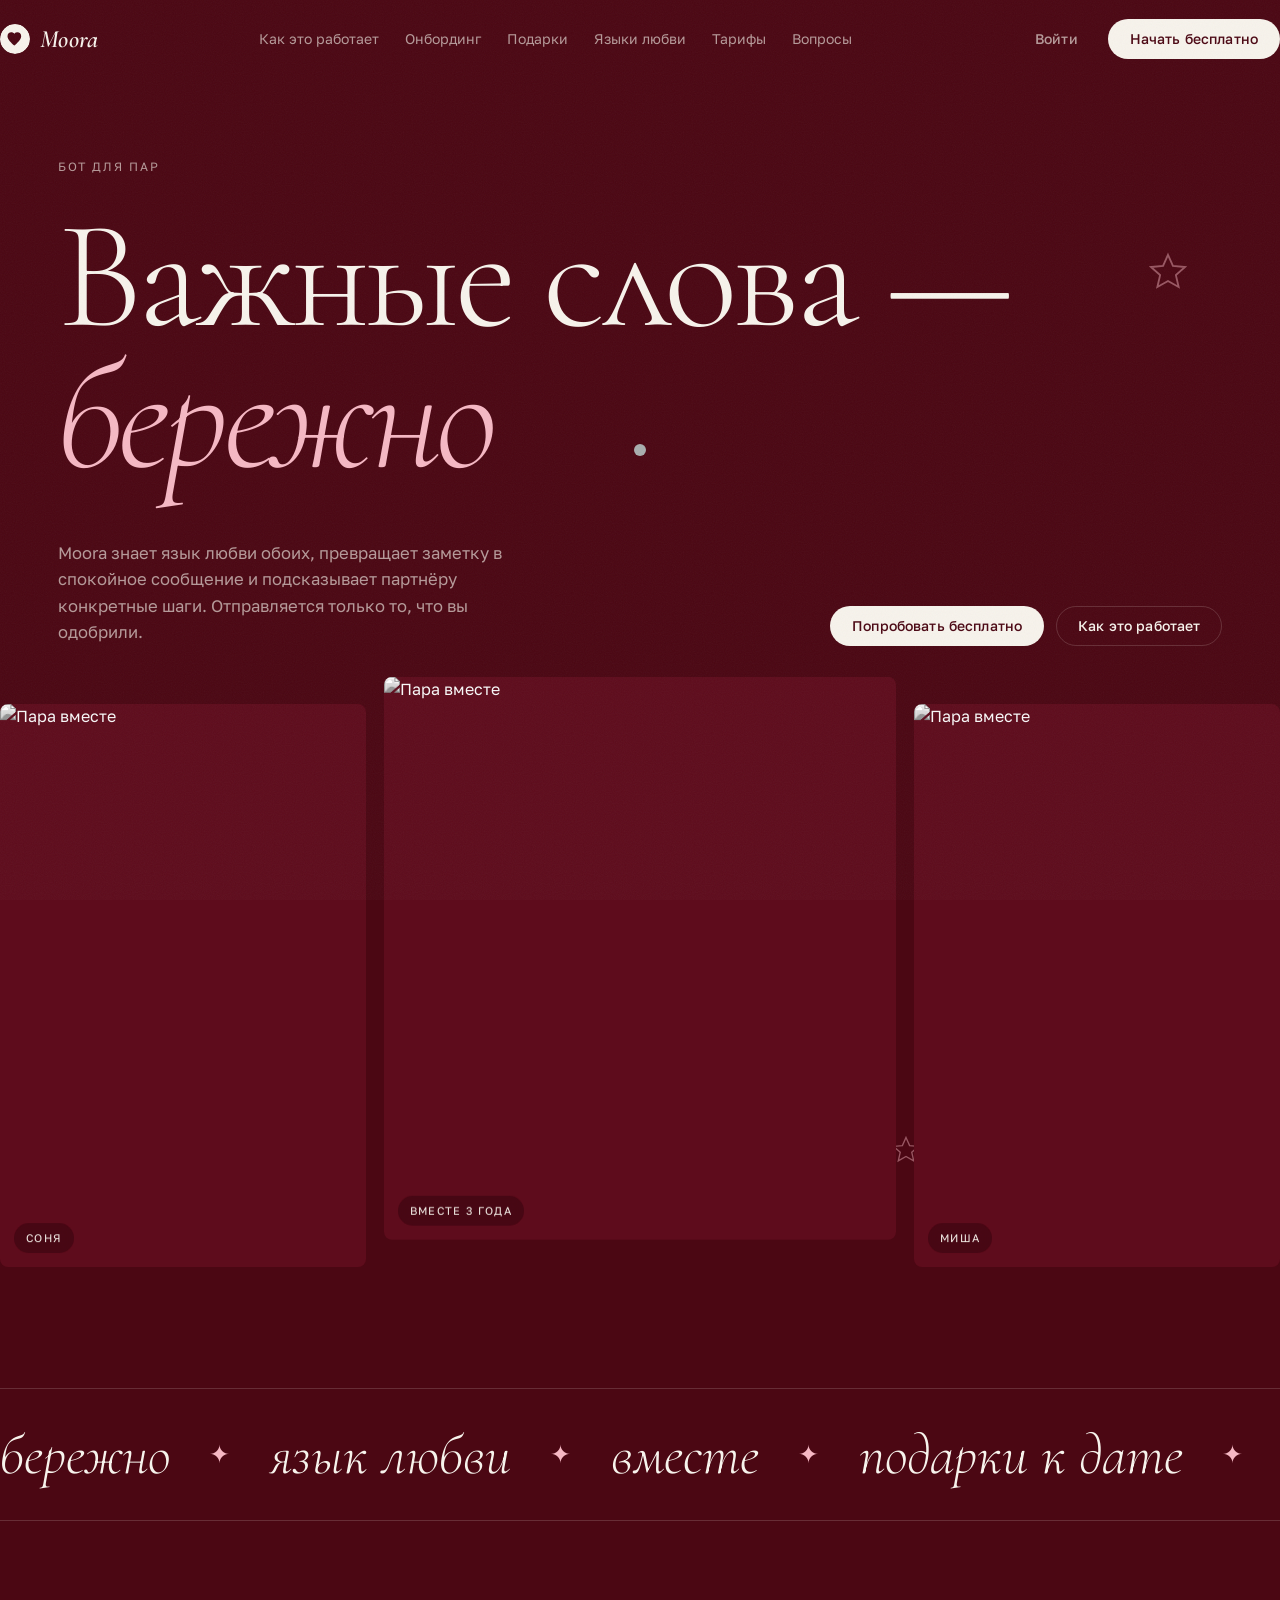
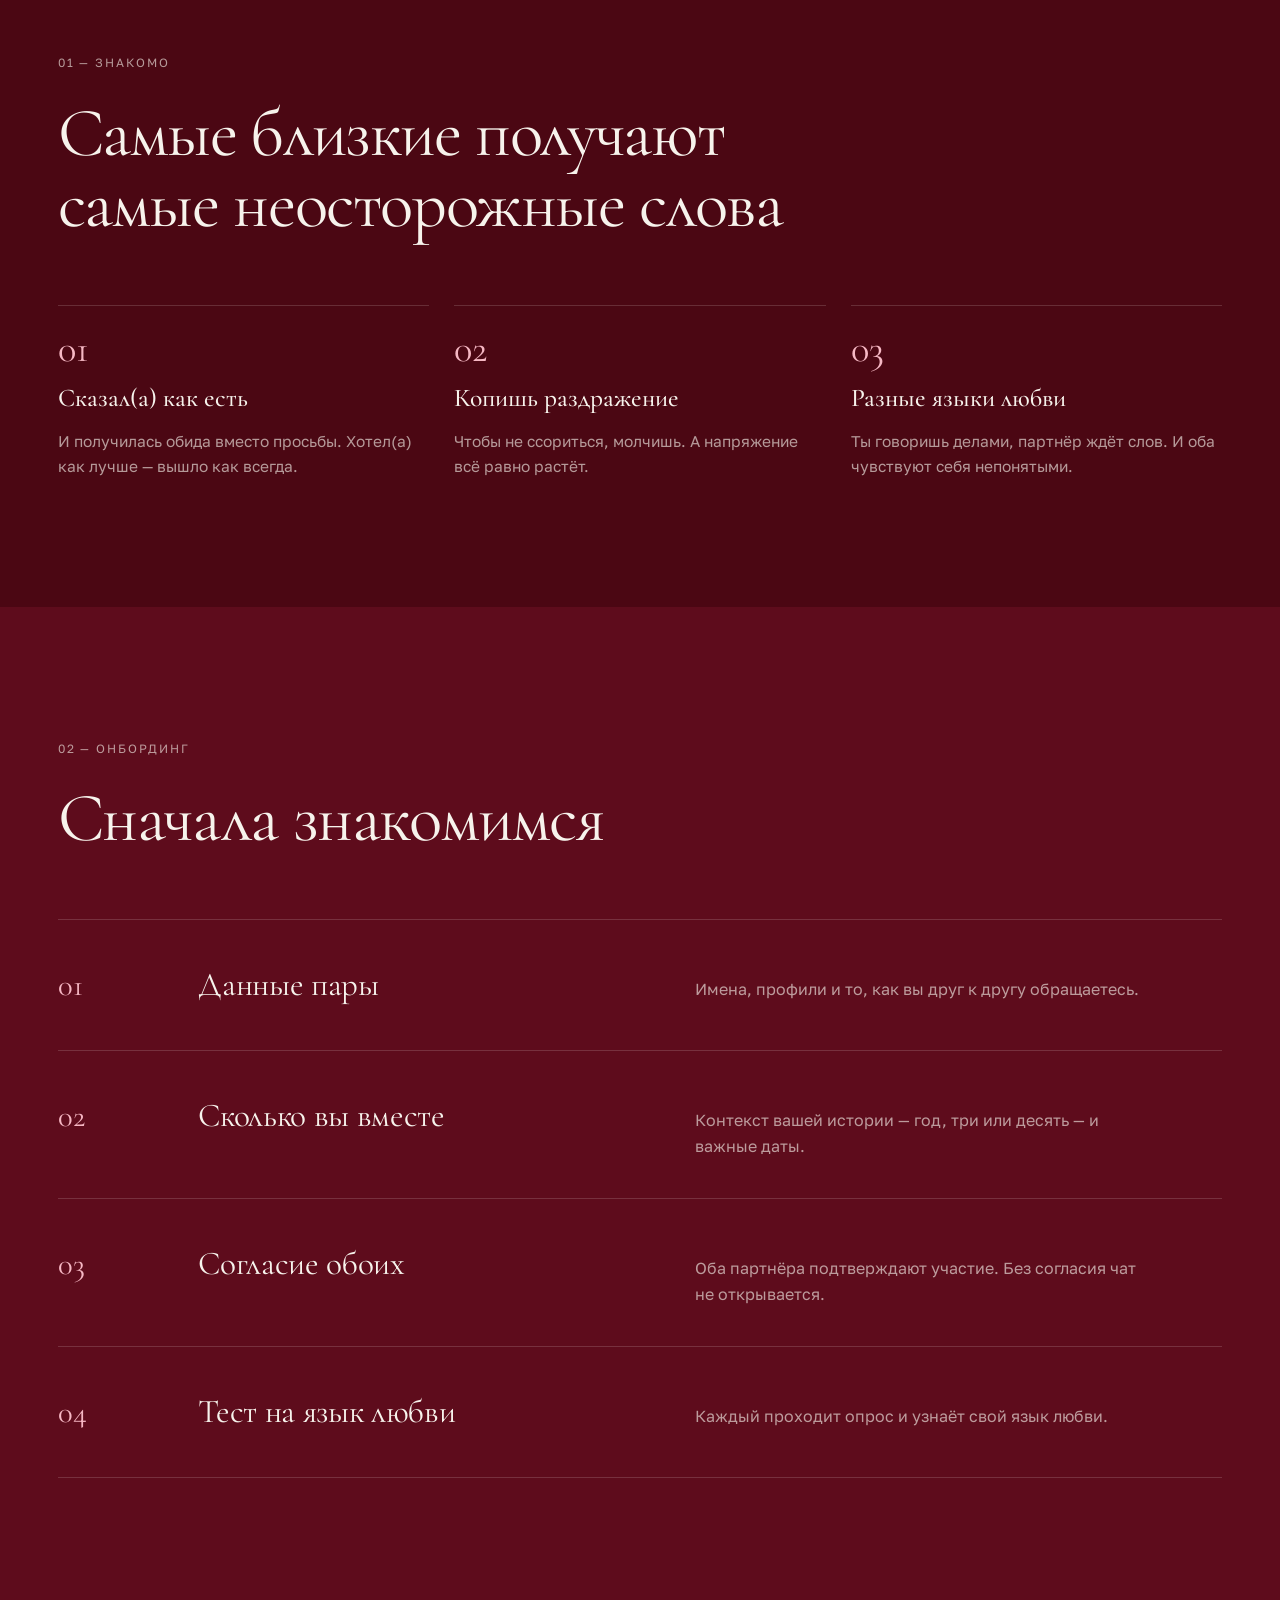
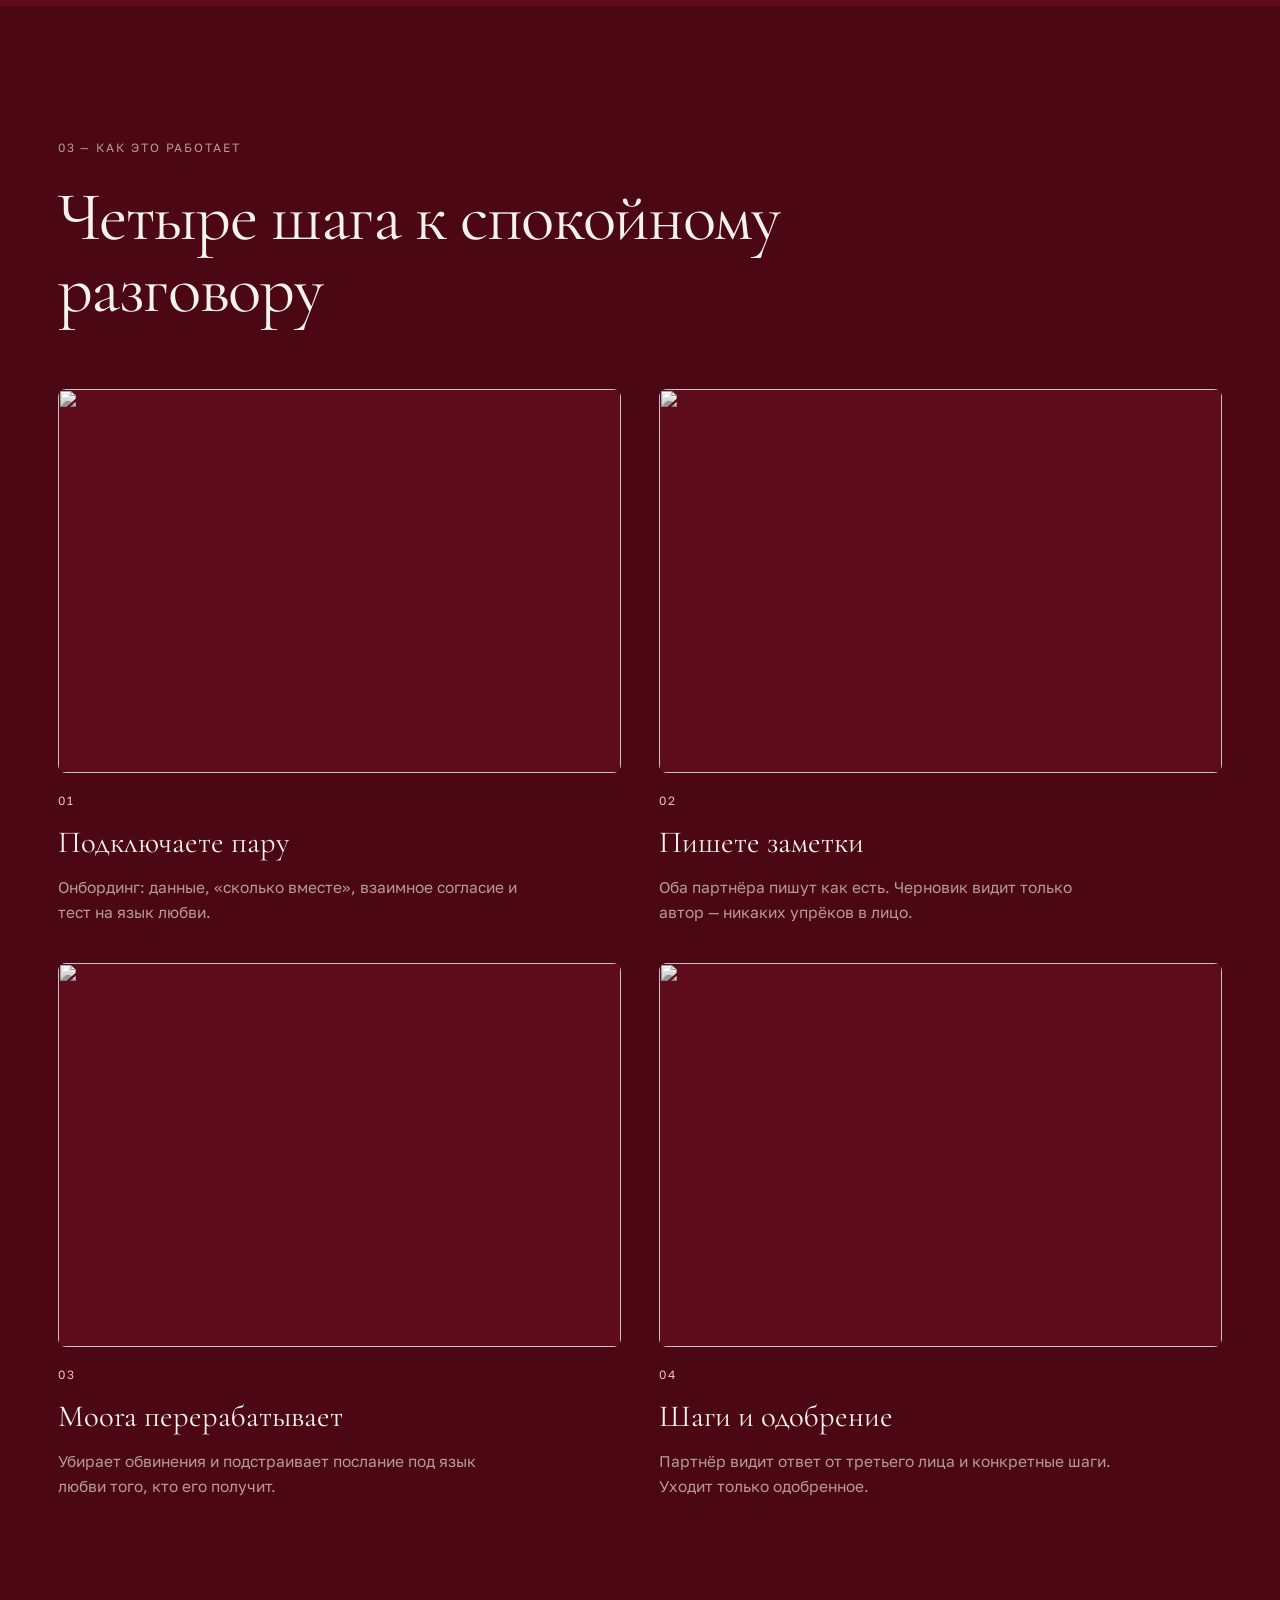
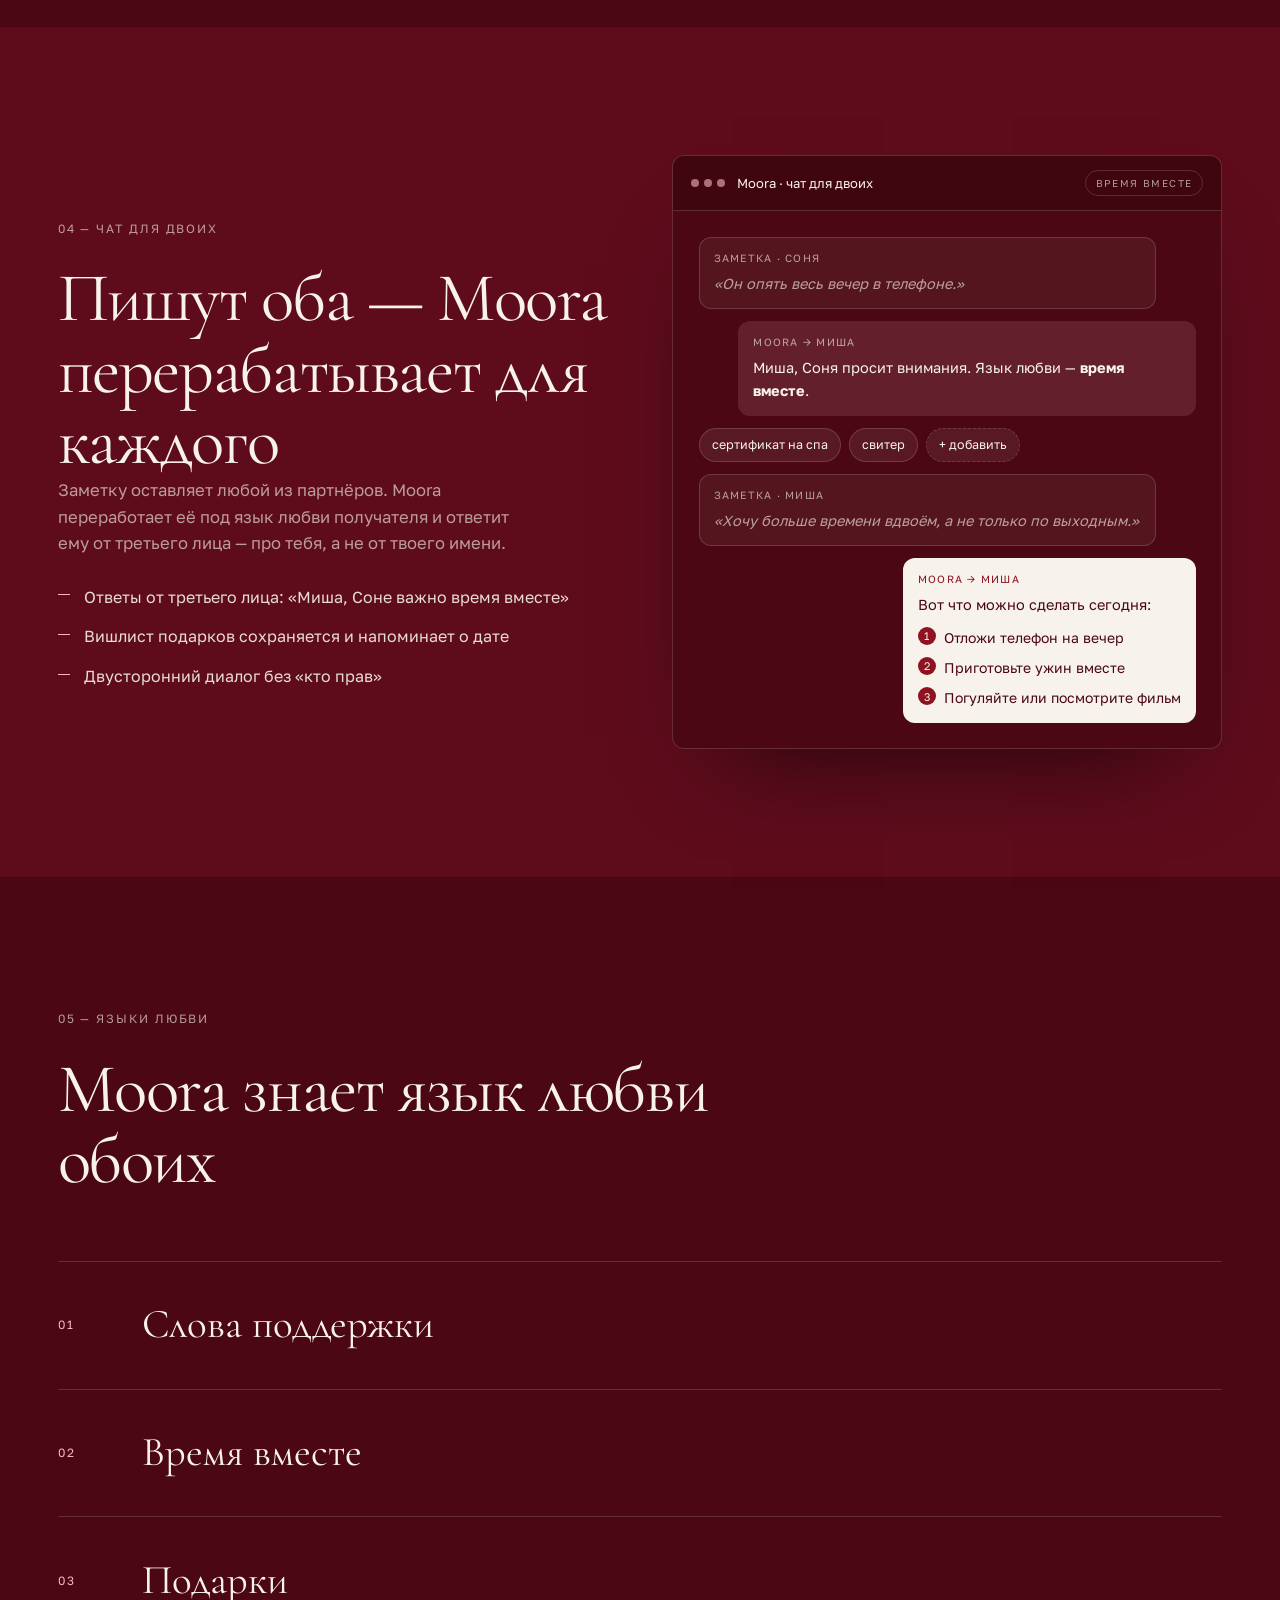
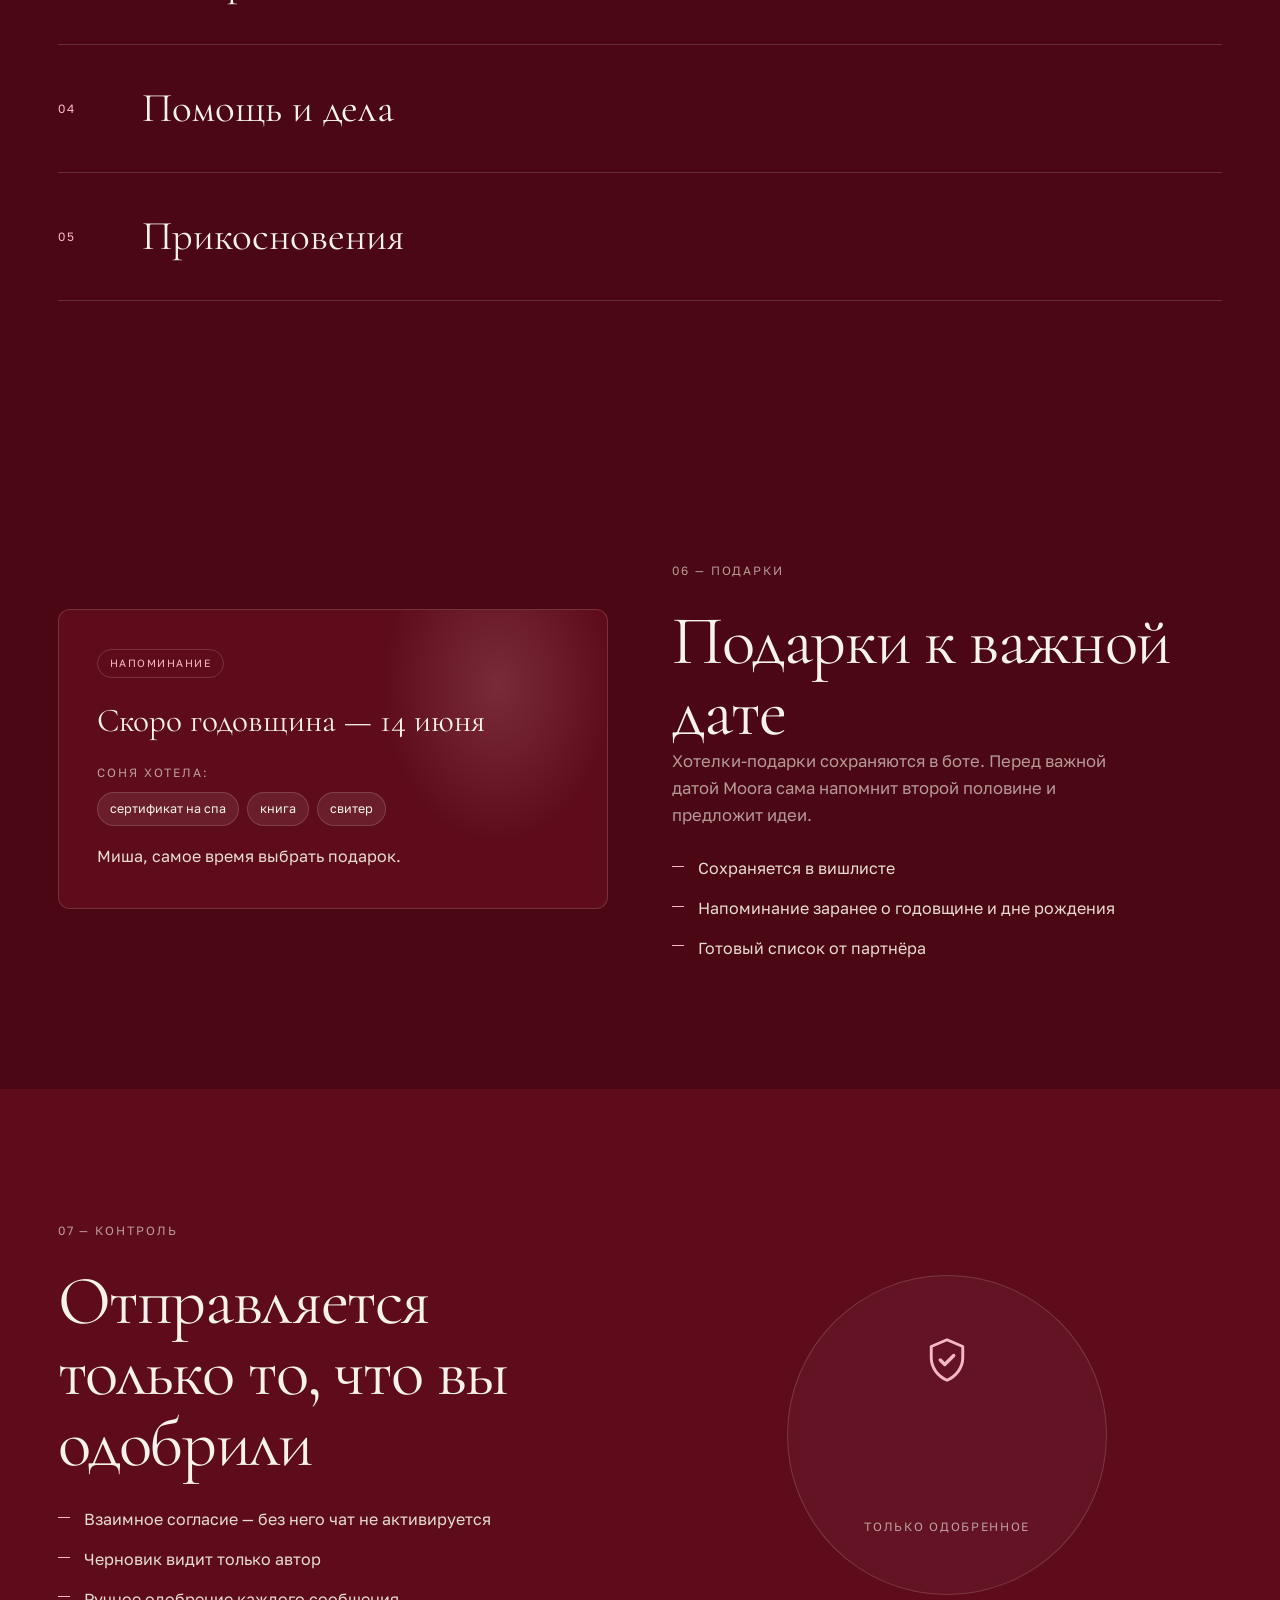
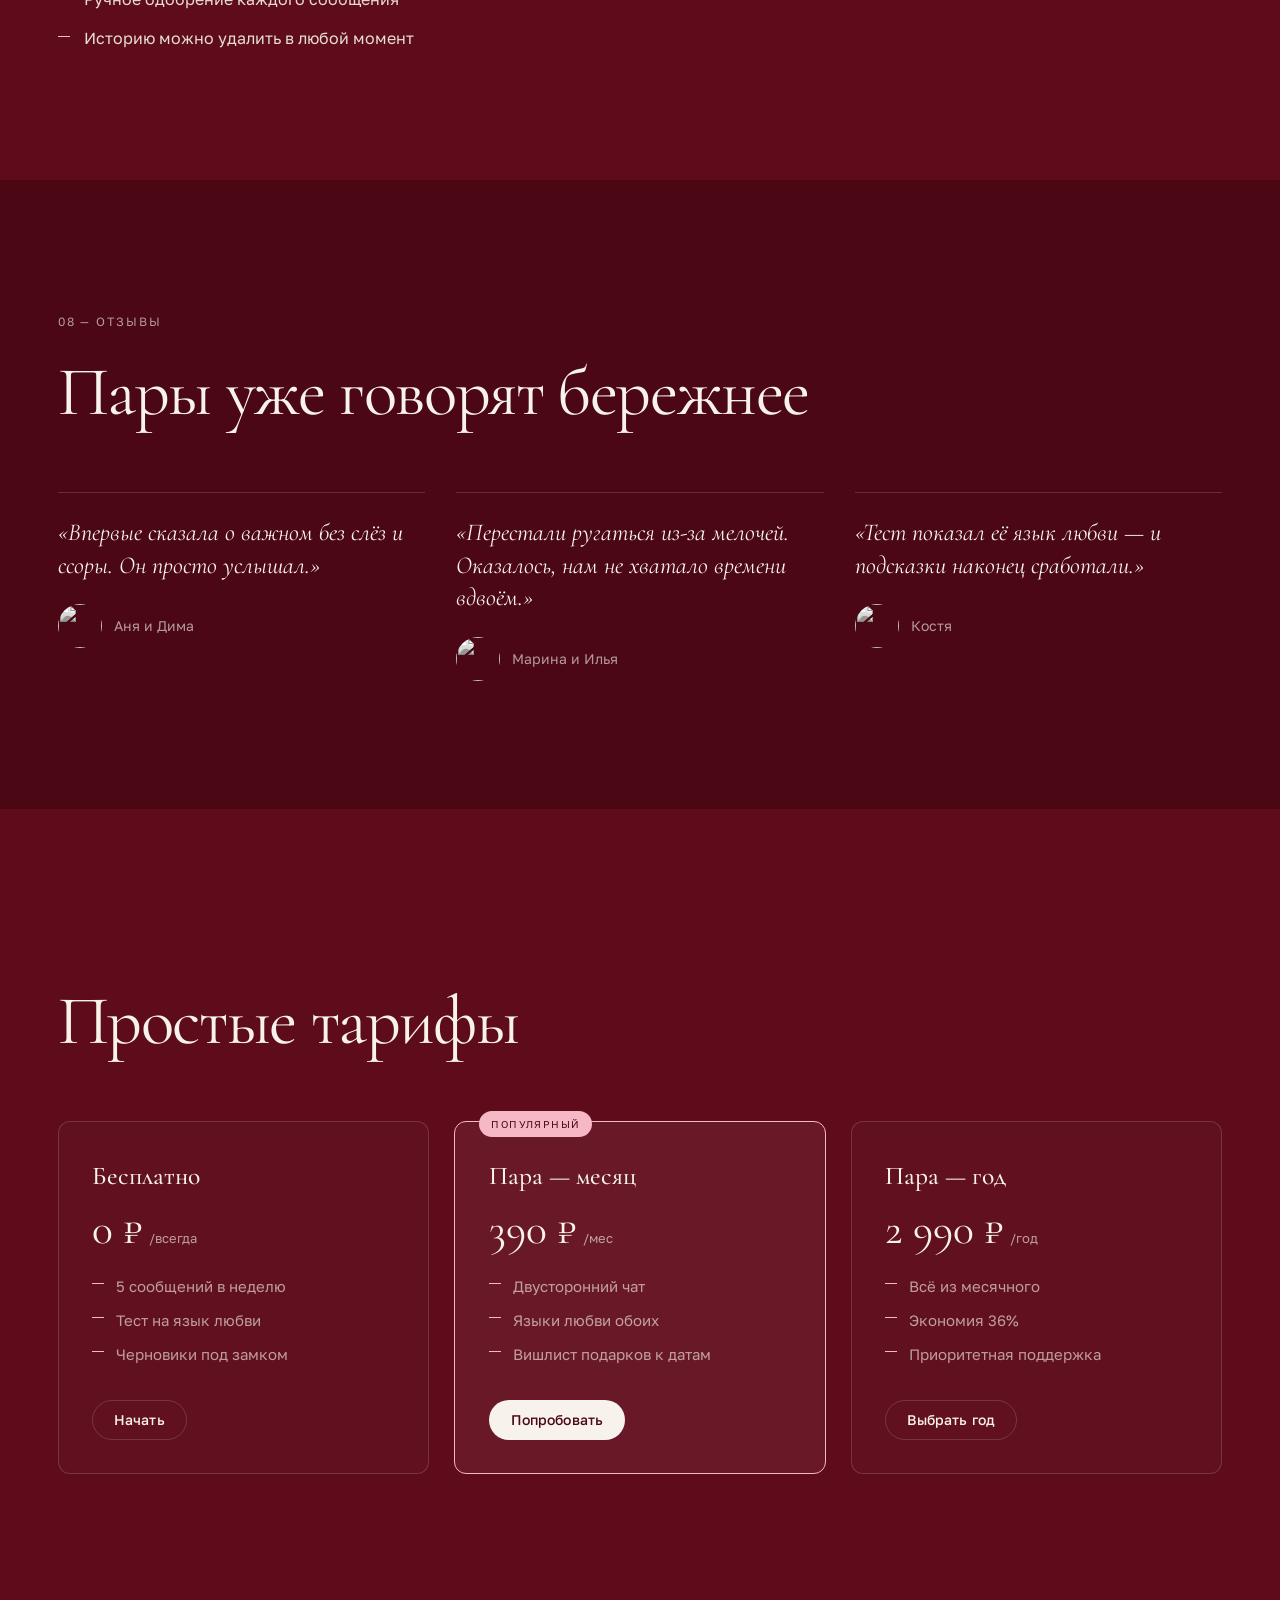
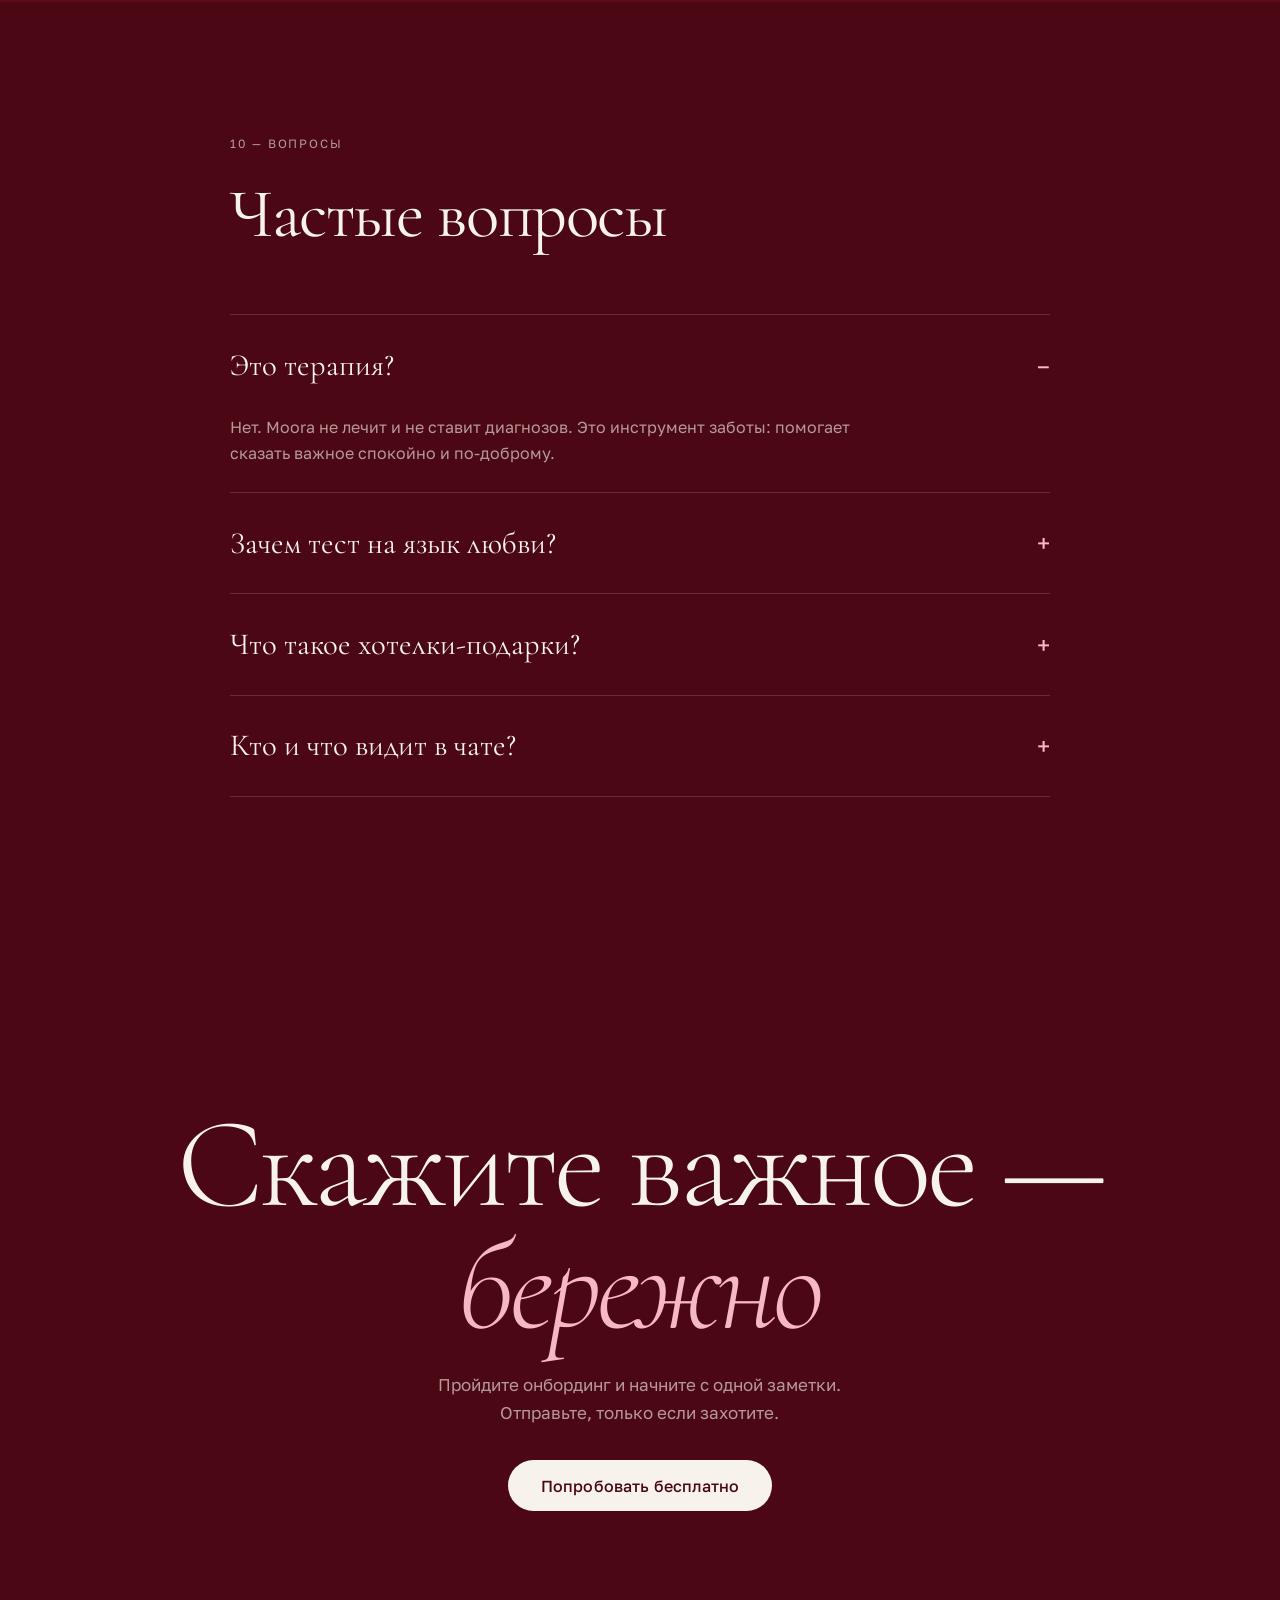
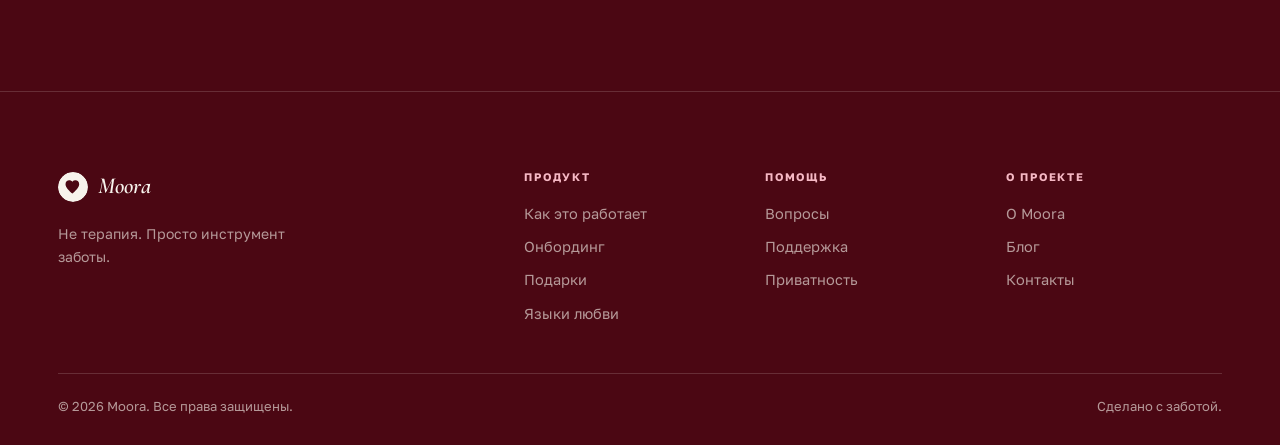
==== commit e902ba58: "Реборн в стиле Reform: тёмный бордо, крупная типографика и анимации" ====
--- a/index.html
+++ b/index.html
@@ -7,19 +7,32 @@
 <meta name="description" content="Moora знает язык любви обоих, превращает заметку в спокойное сообщение и подсказывает шаги партнёру. Отправляется только то, что вы одобрили." />
 <link rel="preconnect" href="https://fonts.googleapis.com" />
 <link rel="preconnect" href="https://fonts.gstatic.com" crossorigin />
-<link href="https://fonts.googleapis.com/css2?family=Fraunces:opsz,wght@9..144,500;9..144,600;9..144,700&family=Manrope:wght@400;500;600;700;800&display=swap&subset=cyrillic" rel="stylesheet" />
+<link href="https://fonts.googleapis.com/css2?family=Cormorant+Garamond:ital,wght@0,300;0,400;0,500;0,600;1,300;1,400;1,500&family=Golos+Text:wght@400;500;600;700&display=swap" rel="stylesheet" />
 <link rel="stylesheet" href="styles.css" />
 </head>
 <body>
 
+<div class="noise" aria-hidden="true"></div>
+<div class="cursor" id="cursor" aria-hidden="true"></div>
+
+<div class="preloader" id="preloader">
+  <div class="preloader__inner">
+    <svg class="preloader__mark" width="44" height="44" viewBox="0 0 32 32" fill="none" aria-hidden="true">
+      <circle cx="16" cy="16" r="16" fill="#F7F3EC"/>
+      <path d="M16 23c-.4 0-.8-.15-1.1-.43-2.6-2.35-6.9-6.05-6.9-9.62 0-2.3 1.82-4.1 4.05-4.1 1.28 0 2.48.6 3.25 1.55a4.27 4.27 0 0 1 3.25-1.55c2.23 0 4.05 1.8 4.05 4.1 0 3.57-4.3 7.27-6.9 9.62-.3.28-.7.43-1.1.43Z" fill="#4B0713"/>
+    </svg>
+    <span class="preloader__word">Moora</span>
+  </div>
+</div>
+
 <a class="skip-link" href="#main">Перейти к содержимому</a>
 
-<header class="site-header" id="top">
-  <div class="container header__inner">
+<header class="site-header" id="top" data-header>
+  <div class="header__inner">
     <a class="logo" href="#top" aria-label="Moora — на главную">
-      <svg class="logo__mark" width="32" height="32" viewBox="0 0 32 32" fill="none" aria-hidden="true">
-          <circle cx="16" cy="16" r="16" fill="#C95A70"/>
-        <path d="M16 23c-.4 0-.8-.15-1.1-.43-2.6-2.35-6.9-6.05-6.9-9.62 0-2.3 1.82-4.1 4.05-4.1 1.28 0 2.48.6 3.25 1.55a4.27 4.27 0 0 1 3.25-1.55c2.23 0 4.05 1.8 4.05 4.1 0 3.57-4.3 7.27-6.9 9.62-.3.28-.7.43-1.1.43Z" fill="#F7F4EF"/>
+      <svg class="logo__mark" width="30" height="30" viewBox="0 0 32 32" fill="none" aria-hidden="true">
+        <circle cx="16" cy="16" r="16" fill="#F7F3EC"/>
+        <path d="M16 23c-.4 0-.8-.15-1.1-.43-2.6-2.35-6.9-6.05-6.9-9.62 0-2.3 1.82-4.1 4.05-4.1 1.28 0 2.48.6 3.25 1.55a4.27 4.27 0 0 1 3.25-1.55c2.23 0 4.05 1.8 4.05 4.1 0 3.57-4.3 7.27-6.9 9.62-.3.28-.7.43-1.1.43Z" fill="#4B0713"/>
       </svg>
       <span class="logo__text">Moora</span>
     </a>
@@ -34,8 +47,8 @@
     </nav>
 
     <div class="header__actions">
-      <a class="btn btn--ghost header__login" href="#">Войти</a>
-      <a class="btn btn--primary header__cta" href="#cta"><span class="label-full">Попробовать бесплатно</span><span class="label-short">Попробовать</span></a>
+      <a class="btn btn--pill btn--light header__login" href="#">Войти</a>
+      <a class="btn btn--pill btn--cream header__cta" href="#cta" data-cursor><span class="label-full">Начать бесплатно</span><span class="label-short">Начать</span></a>
       <button class="nav-toggle" id="navToggle" aria-label="Открыть меню" aria-expanded="false" aria-controls="nav">
         <span></span><span></span><span></span>
       </button>
@@ -45,96 +58,75 @@
 
 <main id="main">
 
-  <section class="hero">
-    <div class="container hero__inner">
-      <div class="hero__content">
-        <span class="eyebrow">Бот для пар</span>
-        <h1 class="hero__title">Важные слова — без ссор и упрёков</h1>
-        <p class="hero__lead">
+  <!-- HERO -->
+  <section class="hero" id="hero">
+    <div class="decor" aria-hidden="true">
+      <svg class="decor__star decor__star--a" viewBox="0 0 24 24"><path d="M12 2.6l2.7 6.1 6.6.6-5 4.4 1.5 6.5L12 16.9 6.2 20.2l1.5-6.5-5-4.4 6.6-.6L12 2.6Z" fill="none" stroke="currentColor" stroke-width="1"/></svg>
+      <svg class="decor__star decor__star--b" viewBox="0 0 24 24"><path d="M12 2.6l2.7 6.1 6.6.6-5 4.4 1.5 6.5L12 16.9 6.2 20.2l1.5-6.5-5-4.4 6.6-.6L12 2.6Z" fill="none" stroke="currentColor" stroke-width="1"/></svg>
+      <svg class="decor__star decor__star--c" viewBox="0 0 24 24"><path d="M12 2.6l2.7 6.1 6.6.6-5 4.4 1.5 6.5L12 16.9 6.2 20.2l1.5-6.5-5-4.4 6.6-.6L12 2.6Z" fill="none" stroke="currentColor" stroke-width="1"/></svg>
+    </div>
+
+    <div class="wrap">
+      <span class="label" data-reveal>Бот для пар</span>
+      <h1 class="hero__title" data-reveal data-delay="1">
+        Важные слова —<br /> <em>бережно</em>
+      </h1>
+      <div class="hero__bottom">
+        <p class="lead" data-reveal data-delay="2">
           Moora знает язык любви обоих, превращает заметку в спокойное сообщение
-          и подсказывает партнёру конкретные шаги.
-          Отправляется только то, что вы одобрили.
+          и подсказывает партнёру конкретные шаги. Отправляется только то, что вы одобрили.
         </p>
-        <div class="hero__cta">
-          <a class="btn btn--primary btn--lg" href="#cta">Попробовать бесплатно</a>
-          <a class="btn btn--secondary btn--lg" href="#how">Как это работает</a>
+        <div class="hero__cta" data-reveal data-delay="3">
+          <a class="btn btn--pill btn--cream" href="#cta" data-cursor>Попробовать бесплатно</a>
+          <a class="btn btn--pill btn--ghost" href="#how" data-cursor>Как это работает</a>
         </div>
-        <p class="hero__note">Не терапия. Просто инструмент заботы.</p>
-      </div>
-
-      <div class="hero__visual">
-        <article class="device" aria-label="Пример работы Moora">
-          <header class="device__bar">
-            <span class="device__dots" aria-hidden="true"><i></i><i></i><i></i></span>
-            <span class="device__title">Moora · чат для двоих</span>
-            <span class="device__tag">Время вместе</span>
-          </header>
-
-          <div class="device__body">
-            <div class="pair-status">
-              <span class="chip chip--soft">Вместе 3 года</span>
-              <span class="chip chip--soft">Согласие ✓✓</span>
-              <span class="chip chip--soft">Тест пройден</span>
-            </div>
-
-            <div class="msg msg--note">
-              <span class="msg__label">Заметка · Соня</span>
-              <p>«Он опять весь вечер в телефоне. Я будто не важна ему.»</p>
-            </div>
-
-            <div class="msg msg--moora">
-              <span class="msg__label">Moora → Миша</span>
-              <p>«Миша, Соня соскучилась. Отложи телефон вечером и займитесь чем-то вдвоём.»</p>
-            </div>
-
-            <div class="wishes">
-              <span class="wishes__label">Хотелки-подарки</span>
-              <span class="wish">сертификат на спа</span>
-              <span class="wish">книга</span>
-              <span class="wish">свитер</span>
-              <button class="wish wish--add" type="button">+ добавить</button>
-            </div>
-
-            <div class="msg msg--step">
-              <span class="msg__label msg__label--light">Moora → Миша</span>
-              <p>Миша, Соне важно <strong>время вместе</strong>. Вот что можно сделать сегодня:</p>
-              <ol class="step-list">
-                <li>Отложи телефон на вечер</li>
-                <li>Приготовьте ужин вместе</li>
-                <li>Погуляйте или посмотрите фильм вдвоём</li>
-              </ol>
-            </div>
-          </div>
-        </article>
-      </div>
-    </div>
-  </section>
-
-  <section class="section section--problem" id="problem">
-    <div class="container">
-      <div class="section__head">
-        <h2 class="section__title">Знакомо?</h2>
-        <p class="section__subtitle">Самые близкие люди получают самые неосторожные слова.</p>
-      </div>
-      <div class="grid grid--3">
-        <article class="card">
-          <div class="card__icon" aria-hidden="true">
-            <svg width="24" height="24" viewBox="0 0 24 24" fill="none"><path d="M12 3a6 6 0 0 0-6 6c0 4-2 5-2 5h16s-2-1-2-5a6 6 0 0 0-6-6Zm0 18a3 3 0 0 0 3-3H9a3 3 0 0 0 3 3Z" stroke="currentColor" stroke-width="1.7" stroke-linejoin="round"/></svg>
-          </div>
+      </div>
+    </div>
+
+    <div class="hero__strip">
+      <figure class="shot" data-parallax data-speed="0.06">
+        <img src="https://picsum.photos/seed/moora-hero-1/720/900?grayscale" alt="Пара вместе" loading="lazy" width="720" height="900" />
+        <figcaption class="shot__cap">Соня</figcaption>
+      </figure>
+      <figure class="shot shot--wide" data-parallax data-speed="0.12">
+        <img src="https://picsum.photos/seed/moora-couple/1000/900?grayscale" alt="Пара вместе" loading="lazy" width="1000" height="900" />
+        <figcaption class="shot__cap">вместе 3 года</figcaption>
+      </figure>
+      <figure class="shot" data-parallax data-speed="0.06">
+        <img src="https://picsum.photos/seed/moora-hero-2/720/900?grayscale" alt="Пара вместе" loading="lazy" width="720" height="900" />
+        <figcaption class="shot__cap">Миша</figcaption>
+      </figure>
+    </div>
+  </section>
+
+  <!-- MARQUEE -->
+  <div class="marquee" aria-hidden="true">
+    <div class="marquee__track">
+      <span>бережно</span><span>язык любви</span><span>вместе</span><span>подарки к дате</span><span>без упрёков</span>
+      <span>бережно</span><span>язык любви</span><span>вместе</span><span>подарки к дате</span><span>без упрёков</span>
+    </div>
+  </div>
+
+  <!-- PROBLEM -->
+  <section class="section" id="problem">
+    <div class="wrap">
+      <div class="section__head" data-reveal-group>
+        <span class="label" data-reveal>01 — Знакомо</span>
+        <h2 class="h2" data-reveal>Самые близкие получают самые неосторожные слова</h2>
+      </div>
+      <div class="cards" data-reveal-group>
+        <article class="card" data-reveal>
+          <span class="card__idx">01</span>
           <h3 class="card__title">Сказал(а) как есть</h3>
           <p class="card__text">И получилась обида вместо просьбы. Хотел(а) как лучше — вышло как всегда.</p>
         </article>
-        <article class="card">
-          <div class="card__icon" aria-hidden="true">
-            <svg width="24" height="24" viewBox="0 0 24 24" fill="none"><path d="M5 12h14M12 5v14" stroke="currentColor" stroke-width="1.7" stroke-linecap="round"/><circle cx="12" cy="12" r="9" stroke="currentColor" stroke-width="1.7"/></svg>
-          </div>
+        <article class="card" data-reveal>
+          <span class="card__idx">02</span>
           <h3 class="card__title">Копишь раздражение</h3>
           <p class="card__text">Чтобы не ссориться, молчишь. А напряжение всё равно растёт.</p>
         </article>
-        <article class="card">
-          <div class="card__icon" aria-hidden="true">
-            <svg width="24" height="24" viewBox="0 0 24 24" fill="none"><path d="M12 21s-7-4.35-7-10a4 4 0 0 1 7-2.65A4 4 0 0 1 19 11c0 5.65-7 10-7 10Z" stroke="currentColor" stroke-width="1.7" stroke-linejoin="round"/></svg>
-          </div>
+        <article class="card" data-reveal>
+          <span class="card__idx">03</span>
           <h3 class="card__title">Разные языки любви</h3>
           <p class="card__text">Ты говоришь делами, партнёр ждёт слов. И оба чувствуют себя непонятыми.</p>
         </article>
@@ -142,388 +134,341 @@
     </div>
   </section>
 
-  <section class="section section--onboarding" id="onboarding">
-    <div class="container">
-      <div class="section__head">
-        <h2 class="section__title">Сначала знакомимся</h2>
-        <p class="section__subtitle">Прежде чем писать друг другу — короткий онбординг для обоих партнёров.</p>
-      </div>
-      <ol class="onb">
-        <li class="onb__item">
-          <span class="onb__num">01</span>
-          <h3 class="onb__title">Данные пары</h3>
-          <p class="onb__text">Имена, профили и то, как вы друг к другу обращаетесь.</p>
-        </li>
-        <li class="onb__item">
-          <span class="onb__num">02</span>
-          <h3 class="onb__title">Сколько вы вместе</h3>
-          <p class="onb__text">Контекст вашей истории — год, три или десять — и важные даты.</p>
-        </li>
-        <li class="onb__item">
-          <span class="onb__num">03</span>
-          <h3 class="onb__title">Согласие обоих</h3>
-          <p class="onb__text">Оба партнёра подтверждают участие. Без согласия чат не открывается.</p>
-        </li>
-        <li class="onb__item">
-          <span class="onb__num">04</span>
-          <h3 class="onb__title">Тест на язык любви</h3>
-          <p class="onb__text">Каждый проходит опрос и узнаёт свой язык любви.</p>
+  <!-- ONBOARDING -->
+  <section class="section section--band" id="onboarding">
+    <div class="wrap">
+      <div class="section__head" data-reveal-group>
+        <span class="label" data-reveal>02 — Онбординг</span>
+        <h2 class="h2" data-reveal>Сначала знакомимся</h2>
+      </div>
+      <ol class="rows" data-reveal-group>
+        <li class="row" data-reveal>
+          <span class="row__num">01</span>
+          <h3 class="row__title">Данные пары</h3>
+          <p class="row__text">Имена, профили и то, как вы друг к другу обращаетесь.</p>
+        </li>
+        <li class="row" data-reveal>
+          <span class="row__num">02</span>
+          <h3 class="row__title">Сколько вы вместе</h3>
+          <p class="row__text">Контекст вашей истории — год, три или десять — и важные даты.</p>
+        </li>
+        <li class="row" data-reveal>
+          <span class="row__num">03</span>
+          <h3 class="row__title">Согласие обоих</h3>
+          <p class="row__text">Оба партнёра подтверждают участие. Без согласия чат не открывается.</p>
+        </li>
+        <li class="row" data-reveal>
+          <span class="row__num">04</span>
+          <h3 class="row__title">Тест на язык любви</h3>
+          <p class="row__text">Каждый проходит опрос и узнаёт свой язык любви.</p>
         </li>
       </ol>
     </div>
   </section>
 
-  <section class="section section--how" id="how">
-    <div class="container">
-      <div class="section__head">
-        <h2 class="section__title">Как это работает</h2>
-        <p class="section__subtitle">Четыре шага от «накипело» до спокойного сообщения и подсказки партнёру.</p>
-      </div>
-      <ol class="steps">
-        <li class="step">
-          <span class="step__num">01</span>
-          <h3 class="step__title">Подключаете пару</h3>
-          <p class="step__text">Онбординг: данные, «сколько вместе», взаимное согласие и тест на язык любви.</p>
-        </li>
-        <li class="step">
-          <span class="step__num">02</span>
-          <h3 class="step__title">Пишете заметки</h3>
-          <p class="step__text">Оба партнёра пишут как есть. Черновик видит только автор — никаких упрёков в лицо.</p>
-        </li>
-        <li class="step">
-          <span class="step__num">03</span>
-          <h3 class="step__title">Moora перерабатывает</h3>
-          <p class="step__text">Убирает обвинения и подстраивает послание под язык любви того, кто его получит.</p>
-        </li>
-        <li class="step">
-          <span class="step__num">04</span>
-          <h3 class="step__title">Шаги и одобрение</h3>
-          <p class="step__text">Партнёр видит ответ от третьего лица и конкретные шаги. Уходит только одобренное.</p>
-        </li>
-      </ol>
-    </div>
-  </section>
-
-  <section class="section section--dialogue" id="dialogue">
-    <div class="container dialogue__inner">
-      <div class="dialogue__content">
-        <span class="eyebrow">Чат для двоих</span>
-        <h2 class="section__title">Пишут оба — Moora перерабатывает для каждого</h2>
-        <p class="dialogue__lead">
-          Заметку оставляет любой из партнёров. Moora переработает её под язык любви
-          получателя и ответит ему от третьего лица — про тебя, а не от твоего имени.
-        </p>
-        <ul class="checklist">
-          <li class="checklist__item">
-            <span class="checklist__mark" aria-hidden="true">✓</span>
-            <div>
-              <h3 class="checklist__title">Ответы от третьего лица</h3>
-              <p class="checklist__text">Moora пишет «Миша, Соне важно время вместе», а не от имени Сони.</p>
-            </div>
-          </li>
-          <li class="checklist__item">
-            <span class="checklist__mark" aria-hidden="true">✓</span>
-            <div>
-              <h3 class="checklist__title">Вишлист подарков</h3>
-              <p class="checklist__text">Добавьте подарок чипом — он сохранится в боте и напомнит о важной дате.</p>
-            </div>
-          </li>
-          <li class="checklist__item">
-            <span class="checklist__mark" aria-hidden="true">✓</span>
-            <div>
-              <h3 class="checklist__title">Двусторонний диалог</h3>
-              <p class="checklist__text">Каждый пишет и получает переработанное — без переписок «кто прав».</p>
-            </div>
-          </li>
+  <!-- HOW / SCENARIOS -->
+  <section class="section" id="how">
+    <div class="wrap">
+      <div class="section__head" data-reveal-group>
+        <span class="label" data-reveal>03 — Как это работает</span>
+        <h2 class="h2" data-reveal>Четыре шага к спокойному разговору</h2>
+      </div>
+
+      <div class="work" data-reveal-group>
+        <article class="work__item" data-reveal data-cursor>
+          <figure class="work__media">
+            <img src="https://picsum.photos/seed/moora-sc-1/900/700?grayscale" alt="" loading="lazy" width="900" height="700" />
+          </figure>
+          <div class="work__meta">
+            <span class="work__idx">01</span>
+            <h3 class="work__title">Подключаете пару</h3>
+            <p class="work__text">Онбординг: данные, «сколько вместе», взаимное согласие и тест на язык любви.</p>
+          </div>
+        </article>
+        <article class="work__item" data-reveal data-cursor>
+          <figure class="work__media">
+            <img src="https://picsum.photos/seed/moora-sc-2/900/700?grayscale" alt="" loading="lazy" width="900" height="700" />
+          </figure>
+          <div class="work__meta">
+            <span class="work__idx">02</span>
+            <h3 class="work__title">Пишете заметки</h3>
+            <p class="work__text">Оба партнёра пишут как есть. Черновик видит только автор — никаких упрёков в лицо.</p>
+          </div>
+        </article>
+        <article class="work__item" data-reveal data-cursor>
+          <figure class="work__media">
+            <img src="https://picsum.photos/seed/moora-sc-3/900/700?grayscale" alt="" loading="lazy" width="900" height="700" />
+          </figure>
+          <div class="work__meta">
+            <span class="work__idx">03</span>
+            <h3 class="work__title">Moora перерабатывает</h3>
+            <p class="work__text">Убирает обвинения и подстраивает послание под язык любви того, кто его получит.</p>
+          </div>
+        </article>
+        <article class="work__item" data-reveal data-cursor>
+          <figure class="work__media">
+            <img src="https://picsum.photos/seed/moora-sc-4/900/700?grayscale" alt="" loading="lazy" width="900" height="700" />
+          </figure>
+          <div class="work__meta">
+            <span class="work__idx">04</span>
+            <h3 class="work__title">Шаги и одобрение</h3>
+            <p class="work__text">Партнёр видит ответ от третьего лица и конкретные шаги. Уходит только одобренное.</p>
+          </div>
+        </article>
+      </div>
+    </div>
+  </section>
+
+  <!-- DIALOGUE / LIVE CHAT -->
+  <section class="section section--band" id="dialogue">
+    <div class="wrap split">
+      <div class="split__content" data-reveal-group>
+        <span class="label" data-reveal>04 — Чат для двоих</span>
+        <h2 class="h2" data-reveal>Пишут оба — Moora перерабатывает для каждого</h2>
+        <p class="lead" data-reveal>Заметку оставляет любой из партнёров. Moora переработает её под язык любви получателя и ответит ему от третьего лица — про тебя, а не от твоего имени.</p>
+        <ul class="ticks" data-reveal>
+          <li>Ответы от третьего лица: «Миша, Соне важно время вместе»</li>
+          <li>Вишлист подарков сохраняется и напоминает о дате</li>
+          <li>Двусторонний диалог без «кто прав»</li>
         </ul>
       </div>
 
-      <div class="dialogue__visual" aria-hidden="true">
-        <div class="thread">
-          <div class="msg msg--note">
-            <span class="msg__label">Заметка · Соня</span>
+      <div class="chat" data-chat aria-hidden="true">
+        <div class="chat__bar">
+          <span class="chat__dots"><i></i><i></i><i></i></span>
+          <span class="chat__name">Moora · чат для двоих</span>
+          <span class="chat__tag">Время вместе</span>
+        </div>
+        <div class="chat__body">
+          <div class="bubble bubble--note" data-msg>
+            <span class="bubble__who">Заметка · Соня</span>
             <p>«Он опять весь вечер в телефоне.»</p>
           </div>
-          <div class="msg msg--moora">
-            <span class="msg__label">Moora → Миша</span>
-            <p>Миша, Соня просит внимания. Язык любви — <strong>время вместе</strong>. Отложи телефон и проведите вечер вдвоём.</p>
-          </div>
-          <div class="wishes">
-            <span class="wishes__label">Хотелки-подарки</span>
-            <span class="wish">сертификат на спа</span>
-            <span class="wish">свитер</span>
-            <button class="wish wish--add" type="button">+ добавить</button>
-          </div>
-          <div class="msg msg--note">
-            <span class="msg__label">Заметка · Миша</span>
+          <div class="bubble bubble--moora" data-msg>
+            <span class="bubble__who">Moora → Миша</span>
+            <p>Миша, Соня просит внимания. Язык любви — <strong>время вместе</strong>.</p>
+          </div>
+          <div class="chips" data-msg>
+            <span class="chip">сертификат на спа</span>
+            <span class="chip">свитер</span>
+            <span class="chip chip--add">+ добавить</span>
+          </div>
+          <div class="bubble bubble--note" data-msg>
+            <span class="bubble__who">Заметка · Миша</span>
             <p>«Хочу больше времени вдвоём, а не только по выходным.»</p>
           </div>
-          <div class="msg msg--moora">
-            <span class="msg__label">Moora → Соня</span>
-            <p>Соня, Миша ценит <strong>время вместе</strong>. 3 шага, что можно сделать на неделе.</p>
+          <div class="bubble bubble--step" data-msg>
+            <span class="bubble__who bubble__who--light">Moora → Миша</span>
+            <p>Вот что можно сделать сегодня:</p>
+            <ol class="mini">
+              <li>Отложи телефон на вечер</li>
+              <li>Приготовьте ужин вместе</li>
+              <li>Погуляйте или посмотрите фильм</li>
+            </ol>
           </div>
         </div>
       </div>
     </div>
   </section>
 
-  <section class="section section--gifts" id="gifts">
-    <div class="container gifts__inner">
-      <div class="gifts__content">
-        <span class="eyebrow">Подарки</span>
-        <h2 class="section__title">Подарки к важной дате</h2>
-        <p class="gifts__lead">
-          Хотелки-подарки сохраняются в боте. Перед важной датой Moora сама напомнит
-          второй половине и предложит идеи.
-        </p>
-        <ul class="checklist">
-          <li class="checklist__item">
-            <span class="checklist__mark" aria-hidden="true">✓</span>
-            <div>
-              <h3 class="checklist__title">Сохраняется в вишлисте</h3>
-              <p class="checklist__text">Добавьте подарок чипом в чате — он останется в боте до нужного момента.</p>
-            </div>
-          </li>
-          <li class="checklist__item">
-            <span class="checklist__mark" aria-hidden="true">✓</span>
-            <div>
-              <h3 class="checklist__title">Напоминание заранее</h3>
-              <p class="checklist__text">Moora предупредит о годовщине, дне рождения или другой важной дате.</p>
-            </div>
-          </li>
-          <li class="checklist__item">
-            <span class="checklist__mark" aria-hidden="true">✓</span>
-            <div>
-              <h3 class="checklist__title">Список от партнёра</h3>
-              <p class="checklist__text">В напоминании придёт готовый список того, что хотел партнёр.</p>
-            </div>
-          </li>
+  <!-- LANGUAGES -->
+  <section class="section" id="languages">
+    <div class="wrap">
+      <div class="section__head" data-reveal-group>
+        <span class="label" data-reveal>05 — Языки любви</span>
+        <h2 class="h2" data-reveal>Moora знает язык любви обоих</h2>
+      </div>
+      <ul class="langs" data-reveal-group>
+        <li class="lang-row" data-reveal data-cursor>
+          <span class="lang-row__idx">01</span>
+          <span class="lang-row__name">Слова поддержки</span>
+          <span class="lang-row__desc">Комплименты и «я тебя слышу» словами.</span>
+        </li>
+        <li class="lang-row" data-reveal data-cursor>
+          <span class="lang-row__idx">02</span>
+          <span class="lang-row__name">Время вместе</span>
+          <span class="lang-row__desc">Полчаса без телефонов дороже подарка.</span>
+        </li>
+        <li class="lang-row" data-reveal data-cursor>
+          <span class="lang-row__idx">03</span>
+          <span class="lang-row__name">Подарки</span>
+          <span class="lang-row__desc">Знак внимания, а не цена.</span>
+        </li>
+        <li class="lang-row" data-reveal data-cursor>
+          <span class="lang-row__idx">04</span>
+          <span class="lang-row__name">Помощь и дела</span>
+          <span class="lang-row__desc">Разгрузить вечер без просьбы.</span>
+        </li>
+        <li class="lang-row" data-reveal data-cursor>
+          <span class="lang-row__idx">05</span>
+          <span class="lang-row__name">Прикосновения</span>
+          <span class="lang-row__desc">Объятие вместо длинного текста.</span>
+        </li>
+      </ul>
+    </div>
+  </section>
+
+  <!-- GIFTS -->
+  <section class="section" id="gifts">
+    <div class="wrap split split--rev">
+      <div class="split__content" data-reveal-group>
+        <span class="label" data-reveal>06 — Подарки</span>
+        <h2 class="h2" data-reveal>Подарки к важной дате</h2>
+        <p class="lead" data-reveal>Хотелки-подарки сохраняются в боте. Перед важной датой Moora сама напомнит второй половине и предложит идеи.</p>
+        <ul class="ticks" data-reveal>
+          <li>Сохраняется в вишлисте</li>
+          <li>Напоминание заранее о годовщине и дне рождения</li>
+          <li>Готовый список от партнёра</li>
         </ul>
       </div>
 
-      <div class="gifts__visual">
-        <div class="reminder" aria-label="Пример напоминания о подарке">
-          <span class="reminder__badge">Напоминание</span>
-          <h3 class="reminder__title">Скоро годовщина — 14 июня</h3>
-          <p class="reminder__text">Соня хотела:</p>
-          <div class="wishes">
-            <span class="wish">сертификат на спа</span>
-            <span class="wish">книга</span>
-            <span class="wish">свитер</span>
-          </div>
-          <p class="reminder__note">Миша, самое время выбрать подарок.</p>
+      <div class="reminder" data-reveal data-delay="1">
+        <span class="reminder__badge">Напоминание</span>
+        <h3 class="reminder__title">Скоро годовщина — 14 июня</h3>
+        <p class="reminder__text">Соня хотела:</p>
+        <div class="chips">
+          <span class="chip">сертификат на спа</span>
+          <span class="chip">книга</span>
+          <span class="chip">свитер</span>
         </div>
-      </div>
-    </div>
-  </section>
-
-  <section class="section section--languages" id="languages">
-    <div class="container">
-      <div class="section__head">
-        <h2 class="section__title">Moora знает язык любви обоих</h2>
-        <p class="section__subtitle">
-          Оба проходят тест на онбординге — и послание зазвучит так, как услышит именно ваш партнёр.
-        </p>
-      </div>
-      <div class="grid grid--5">
-        <article class="lang">
-          <div class="lang__icon" aria-hidden="true">
-            <svg width="26" height="26" viewBox="0 0 24 24" fill="none"><path d="M4 5h16v11H9l-5 4V5Z" stroke="currentColor" stroke-width="1.7" stroke-linejoin="round"/></svg>
-          </div>
-          <h3 class="lang__title">Слова поддержки</h3>
-        </article>
-        <article class="lang">
-          <div class="lang__icon" aria-hidden="true">
-            <svg width="26" height="26" viewBox="0 0 24 24" fill="none"><circle cx="12" cy="12" r="8" stroke="currentColor" stroke-width="1.7"/><path d="M12 8v4l3 2" stroke="currentColor" stroke-width="1.7" stroke-linecap="round"/></svg>
-          </div>
-          <h3 class="lang__title">Время вместе</h3>
-        </article>
-        <article class="lang">
-          <div class="lang__icon" aria-hidden="true">
-            <svg width="26" height="26" viewBox="0 0 24 24" fill="none"><path d="M4 10h16v9H4zM3 7h18v3H3zM12 7v12" stroke="currentColor" stroke-width="1.7" stroke-linejoin="round"/></svg>
-          </div>
-          <h3 class="lang__title">Подарки</h3>
-        </article>
-        <article class="lang">
-          <div class="lang__icon" aria-hidden="true">
-            <svg width="26" height="26" viewBox="0 0 24 24" fill="none"><path d="M12 21s-7-4.35-7-10a4 4 0 0 1 7-2.65A4 4 0 0 1 19 11c0 5.65-7 10-7 10Z" stroke="currentColor" stroke-width="1.7" stroke-linejoin="round"/></svg>
-          </div>
-          <h3 class="lang__title">Помощь и дела</h3>
-        </article>
-        <article class="lang">
-          <div class="lang__icon" aria-hidden="true">
-            <svg width="26" height="26" viewBox="0 0 24 24" fill="none"><path d="M7 11V7a2 2 0 0 1 4 0v3m0-1a2 2 0 0 1 4 0v1m0 0a2 2 0 0 1 4 0v3a6 6 0 0 1-6 6h-1a6 6 0 0 1-6-6v-2a2 2 0 0 1 4 0" stroke="currentColor" stroke-width="1.7" stroke-linecap="round" stroke-linejoin="round"/></svg>
-          </div>
-          <h3 class="lang__title">Прикосновения</h3>
-        </article>
-      </div>
-    </div>
-  </section>
-
-  <section class="section section--privacy" id="privacy">
-    <div class="container privacy__inner">
-      <div class="privacy__content">
-        <span class="eyebrow">Контроль</span>
-        <h2 class="section__title">Отправляется только то, что вы одобрили</h2>
-        <ul class="checklist">
-          <li class="checklist__item">
-            <span class="checklist__mark" aria-hidden="true">✓</span>
-            <div>
-              <h3 class="checklist__title">Взаимное согласие</h3>
-              <p class="checklist__text">Без подтверждения обоих партнёров чат не активируется.</p>
-            </div>
-          </li>
-          <li class="checklist__item">
-            <span class="checklist__mark" aria-hidden="true">✓</span>
-            <div>
-              <h3 class="checklist__title">Черновик под замком</h3>
-              <p class="checklist__text">Твои заметки видишь только ты. Партнёр не узнает, что ты пишешь.</p>
-            </div>
-          </li>
-          <li class="checklist__item">
-            <span class="checklist__mark" aria-hidden="true">✓</span>
-            <div>
-              <h3 class="checklist__title">Одобрение вручную</h3>
-              <p class="checklist__text">Ничего не уходит автоматически. Каждое сообщение — с твоего согласия.</p>
-            </div>
-          </li>
-          <li class="checklist__item">
-            <span class="checklist__mark" aria-hidden="true">✓</span>
-            <div>
-              <h3 class="checklist__title">История под контролем</h3>
-              <p class="checklist__text">Отправленное можно перечитать и удалить в любой момент.</p>
-            </div>
-          </li>
+        <p class="reminder__note">Миша, самое время выбрать подарок.</p>
+      </div>
+    </div>
+  </section>
+
+  <!-- PRIVACY -->
+  <section class="section section--band" id="privacy">
+    <div class="wrap split">
+      <div class="split__content" data-reveal-group>
+        <span class="label" data-reveal>07 — Контроль</span>
+        <h2 class="h2" data-reveal>Отправляется только то, что вы одобрили</h2>
+        <ul class="ticks" data-reveal>
+          <li>Взаимное согласие — без него чат не активируется</li>
+          <li>Черновик видит только автор</li>
+          <li>Ручное одобрение каждого сообщения</li>
+          <li>Историю можно удалить в любой момент</li>
         </ul>
       </div>
-      <div class="privacy__visual" aria-hidden="true">
-        <div class="shield">
-          <svg width="64" height="64" viewBox="0 0 24 24" fill="none"><path d="M12 3l7 3v5c0 4.5-3 8.2-7 10-4-1.8-7-5.5-7-10V6l7-3Z" stroke="currentColor" stroke-width="1.4" stroke-linejoin="round"/><path d="M9 12l2 2 4-4" stroke="currentColor" stroke-width="1.6" stroke-linecap="round" stroke-linejoin="round"/></svg>
-          <p class="shield__text">Только одобренное</p>
-        </div>
-      </div>
-    </div>
-  </section>
-
-  <section class="section section--reviews" id="reviews">
-    <div class="container">
-      <div class="section__head">
-        <h2 class="section__title">Пары уже говорят бережнее</h2>
-      </div>
-      <div class="grid grid--3">
-        <figure class="review">
-          <blockquote class="review__quote">«Впервые сказала о важном без слёз и ссоры. Он просто услышал.»</blockquote>
-          <figcaption class="review__author"><span class="review__avatar" aria-hidden="true">А</span> Аня и Дима</figcaption>
+      <div class="shield" data-reveal data-delay="1" aria-hidden="true">
+        <svg width="54" height="54" viewBox="0 0 24 24" fill="none"><path d="M12 3l7 3v5c0 4.5-3 8.2-7 10-4-1.8-7-5.5-7-10V6l7-3Z" stroke="currentColor" stroke-width="1.3" stroke-linejoin="round"/><path d="M9 12l2 2 4-4" stroke="currentColor" stroke-width="1.5" stroke-linecap="round" stroke-linejoin="round"/></svg>
+        <p>Только одобренное</p>
+      </div>
+    </div>
+  </section>
+
+  <!-- REVIEWS -->
+  <section class="section" id="reviews">
+    <div class="wrap">
+      <div class="section__head" data-reveal-group>
+        <span class="label" data-reveal>08 — Отзывы</span>
+        <h2 class="h2" data-reveal>Пары уже говорят бережнее</h2>
+      </div>
+      <div class="quotes" data-reveal-group>
+        <figure class="quote" data-reveal>
+          <blockquote>«Впервые сказала о важном без слёз и ссоры. Он просто услышал.»</blockquote>
+          <figcaption><img src="https://picsum.photos/seed/moora-rev-1/96/96?grayscale" alt="" width="48" height="48" loading="lazy" /> Аня и Дима</figcaption>
         </figure>
-        <figure class="review">
-          <blockquote class="review__quote">«Перестали ругаться из-за мелочей. Оказалось, нам не хватало времени вдвоём.»</blockquote>
-          <figcaption class="review__author"><span class="review__avatar" aria-hidden="true">М</span> Марина и Илья</figcaption>
+        <figure class="quote" data-reveal>
+          <blockquote>«Перестали ругаться из-за мелочей. Оказалось, нам не хватало времени вдвоём.»</blockquote>
+          <figcaption><img src="https://picsum.photos/seed/moora-rev-2/96/96?grayscale" alt="" width="48" height="48" loading="lazy" /> Марина и Илья</figcaption>
         </figure>
-        <figure class="review">
-          <blockquote class="review__quote">«Тест показал её язык любви — и подсказки наконец сработали.»</blockquote>
-          <figcaption class="review__author"><span class="review__avatar" aria-hidden="true">К</span> Костя</figcaption>
+        <figure class="quote" data-reveal>
+          <blockquote>«Тест показал её язык любви — и подсказки наконец сработали.»</blockquote>
+          <figcaption><img src="https://picsum.photos/seed/moora-rev-3/96/96?grayscale" alt="" width="48" height="48" loading="lazy" /> Костя</figcaption>
         </figure>
       </div>
     </div>
   </section>
 
-  <section class="section section--pricing" id="pricing">
-    <div class="container">
-      <div class="section__head">
-        <h2 class="section__title">Простые тарифы</h2>
-        <p class="section__subtitle">Начните бесплатно. Платите, только если зайдёт.</p>
-      </div>
-      <div class="grid grid--3 pricing">
-        <article class="price-card">
-          <h3 class="price-card__name">Бесплатно</h3>
-          <p class="price-card__price">0 ₽<span>/всегда</span></p>
-          <ul class="price-card__list">
+  <!-- PRICING -->
+  <section class="section section--band" id="pricing">
+    <div class="wrap">
+      <div class="section__head" data-reveal-group>
+        <span class="label" data-reveal>09 — Тарифы</span>
+        <h2 class="h2" data-reveal>Простые тарифы</h2>
+      </div>
+      <div class="pricing" data-reveal-group>
+        <article class="price" data-reveal>
+          <h3 class="price__name">Бесплатно</h3>
+          <p class="price__value">0 ₽<span>/всегда</span></p>
+          <ul class="price__list">
             <li>5 сообщений в неделю</li>
             <li>Тест на язык любви</li>
             <li>Черновики под замком</li>
-            <li>Ручное одобрение</li>
           </ul>
-          <a class="btn btn--secondary btn--block" href="#cta">Начать бесплатно</a>
-        </article>
-
-        <article class="price-card price-card--featured">
-          <span class="price-card__badge">Популярный</span>
-          <h3 class="price-card__name">Пара — месяц</h3>
-          <p class="price-card__price">390 ₽<span>/мес</span></p>
-          <ul class="price-card__list">
+          <a class="btn btn--pill btn--ghost" href="#cta" data-cursor>Начать</a>
+        </article>
+        <article class="price price--featured" data-reveal>
+          <span class="price__badge">Популярный</span>
+          <h3 class="price__name">Пара — месяц</h3>
+          <p class="price__value">390 ₽<span>/мес</span></p>
+          <ul class="price__list">
             <li>Двусторонний чат</li>
-            <li>Языки любви обоих партнёров</li>
+            <li>Языки любви обоих</li>
             <li>Вишлист подарков к датам</li>
-            <li>История и напоминания</li>
           </ul>
-          <a class="btn btn--primary btn--block" href="#cta">Попробовать</a>
-        </article>
-
-        <article class="price-card">
-          <h3 class="price-card__name">Пара — год</h3>
-          <p class="price-card__price">2 990 ₽<span>/год</span></p>
-          <ul class="price-card__list">
-            <li>Всё из месячного тарифа</li>
+          <a class="btn btn--pill btn--cream" href="#cta" data-cursor>Попробовать</a>
+        </article>
+        <article class="price" data-reveal>
+          <h3 class="price__name">Пара — год</h3>
+          <p class="price__value">2 990 ₽<span>/год</span></p>
+          <ul class="price__list">
+            <li>Всё из месячного</li>
             <li>Экономия 36%</li>
             <li>Приоритетная поддержка</li>
-            <li>Ранний доступ к новому</li>
           </ul>
-          <a class="btn btn--secondary btn--block" href="#cta">Выбрать год</a>
-        </article>
-      </div>
-    </div>
-  </section>
-
-  <section class="section section--faq" id="faq">
-    <div class="container container--narrow">
-      <div class="section__head">
-        <h2 class="section__title">Частые вопросы</h2>
-      </div>
-      <div class="faq">
-        <details class="faq__item" open>
+          <a class="btn btn--pill btn--ghost" href="#cta" data-cursor>Выбрать год</a>
+        </article>
+      </div>
+    </div>
+  </section>
+
+  <!-- FAQ -->
+  <section class="section" id="faq">
+    <div class="wrap wrap--narrow">
+      <div class="section__head" data-reveal-group>
+        <span class="label" data-reveal>10 — Вопросы</span>
+        <h2 class="h2" data-reveal>Частые вопросы</h2>
+      </div>
+      <div class="faq" data-reveal-group>
+        <details class="faq__item" open data-reveal>
           <summary class="faq__q">Это терапия?</summary>
           <p class="faq__a">Нет. Moora не лечит и не ставит диагнозов. Это инструмент заботы: помогает сказать важное спокойно и по-доброму.</p>
         </details>
-        <details class="faq__item">
+        <details class="faq__item" data-reveal>
           <summary class="faq__q">Зачем тест на язык любви?</summary>
           <p class="faq__a">Оба партнёра проходят его на онбординге. Moora использует результат, чтобы послание и шаги зазвучали именно для этого человека.</p>
         </details>
-        <details class="faq__item">
+        <details class="faq__item" data-reveal>
           <summary class="faq__q">Что такое хотелки-подарки?</summary>
-          <p class="faq__a">Это материальные подарки, которые вы добавляете чипом прямо в чат. Они сохраняются в боте, а перед важной датой Moora напомнит второй половине и пришлёт список идей.</p>
+          <p class="faq__a">Материальные подарки, которые вы добавляете чипом прямо в чат. Они сохраняются в боте, а перед важной датой Moora напомнит второй половине и пришлёт список идей.</p>
         </details>
-        <details class="faq__item">
+        <details class="faq__item" data-reveal>
           <summary class="faq__q">Кто и что видит в чате?</summary>
           <p class="faq__a">Черновики видит только автор. Партнёр получает переработанный вариант и подсказки — и только после вашего одобрения. Чат работает при согласии обоих.</p>
         </details>
-        <details class="faq__item">
-          <summary class="faq__q">Насколько это безопасно?</summary>
-          <p class="faq__a">Данные не передаются третьим лицам, а историю можно удалить в любой момент. Ничего не отправляется автоматически.</p>
-        </details>
-      </div>
-    </div>
-  </section>
-
+      </div>
+    </div>
+  </section>
+
+  <!-- CTA -->
   <section class="section section--cta" id="cta">
-    <div class="container">
-      <div class="cta-banner">
-        <h2 class="cta-banner__title">Скажите важное — бережно</h2>
-        <p class="cta-banner__text">Пройдите онбординг и начните с одной заметки. Отправьте, только если захотите.</p>
-        <a class="btn btn--light btn--lg" href="#">Попробовать бесплатно</a>
-        <p class="cta-banner__note">Не терапия. Просто инструмент заботы.</p>
-      </div>
+    <div class="wrap">
+      <h2 class="cta__title" data-reveal>Скажите важное — <em>бережно</em></h2>
+      <p class="cta__text" data-reveal data-delay="1">Пройдите онбординг и начните с одной заметки. Отправьте, только если захотите.</p>
+      <a class="btn btn--pill btn--cream btn--lg" href="#" data-reveal data-delay="2" data-cursor>Попробовать бесплатно</a>
     </div>
   </section>
 
 </main>
 
 <footer class="site-footer">
-  <div class="container footer__inner">
+  <div class="wrap footer__inner">
     <div class="footer__brand">
       <a class="logo logo--footer" href="#top" aria-label="Moora — на главную">
-        <svg class="logo__mark" width="28" height="28" viewBox="0 0 32 32" fill="none" aria-hidden="true">
-        <circle cx="16" cy="16" r="16" fill="#C95A70"/>
-          <path d="M16 23c-.4 0-.8-.15-1.1-.43-2.6-2.35-6.9-6.05-6.9-9.62 0-2.3 1.82-4.1 4.05-4.1 1.28 0 2.48.6 3.25 1.55a4.27 4.27 0 0 1 3.25-1.55c2.23 0 4.05 1.8 4.05 4.1 0 3.57-4.3 7.27-6.9 9.62-.3.28-.7.43-1.1.43Z" fill="#F7F4EF"/>
+        <svg class="logo__mark" width="30" height="30" viewBox="0 0 32 32" fill="none" aria-hidden="true">
+          <circle cx="16" cy="16" r="16" fill="#F7F3EC"/>
+          <path d="M16 23c-.4 0-.8-.15-1.1-.43-2.6-2.35-6.9-6.05-6.9-9.62 0-2.3 1.82-4.1 4.05-4.1 1.28 0 2.48.6 3.25 1.55a4.27 4.27 0 0 1 3.25-1.55c2.23 0 4.05 1.8 4.05 4.1 0 3.57-4.3 7.27-6.9 9.62-.3.28-.7.43-1.1.43Z" fill="#4B0713"/>
         </svg>
         <span class="logo__text">Moora</span>
       </a>
@@ -536,7 +481,6 @@
         <a href="#onboarding">Онбординг</a>
         <a href="#gifts">Подарки</a>
         <a href="#languages">Языки любви</a>
-        <a href="#pricing">Тарифы</a>
       </div>
       <div class="footer__col">
         <h3 class="footer__heading">Помощь</h3>
@@ -552,32 +496,13 @@
       </div>
     </nav>
   </div>
-  <div class="container footer__bottom">
+  <div class="wrap footer__bottom">
     <span>© 2026 Moora. Все права защищены.</span>
     <span>Сделано с заботой.</span>
   </div>
 </footer>
 
-<script>
-  (function () {
-    var toggle = document.getElementById('navToggle');
-    var nav = document.getElementById('nav');
-    if (toggle && nav) {
-      toggle.addEventListener('click', function () {
-        var open = nav.classList.toggle('is-open');
-        toggle.classList.toggle('is-active', open);
-        toggle.setAttribute('aria-expanded', open ? 'true' : 'false');
-        toggle.setAttribute('aria-label', open ? 'Закрыть меню' : 'Открыть меню');
-      });
-      nav.addEventListener('click', function (e) {
-        if (e.target.tagName === 'A') {
-          nav.classList.remove('is-open');
-          toggle.classList.remove('is-active');
-          toggle.setAttribute('aria-expanded', 'false');
-        }
-      });
-    }
-  })();
-</script>
+<script src="https://unpkg.com/lenis@1.1.14/dist/lenis.min.js" defer></script>
+<script src="script.js" defer></script>
 </body>
 </html>
--- a/styles.css
+++ b/styles.css
@@ -1,47 +1,38 @@
 :root {
-  --bg: #F7F4EF;
-  --bg-soft: #E7E1D7;
-  --surface: #FCFBF7;
-  --sage: #E3A3B0;
-  --sage-soft: #F5DEE4;
-  --accent: #C95A70;
-  --accent-dark: #AE4559;
-  --accent-soft: #F7E1E6;
-  --rose: #D98A9C;
-  --rose-soft: #F4DCE2;
-  --rose-dark: #8C4F5E;
-  --ink: #332B2E;
-  --ink-soft: #6E6266;
-  --line: #E2D8CE;
-  --inverse: #2E2529;
-
-  --radius-sm: 10px;
-  --radius: 16px;
-  --radius-lg: 24px;
-  --radius-xl: 28px;
-
-  --shadow-sm: 0 1px 2px rgba(51, 43, 46, 0.06);
-  --shadow: 0 14px 34px -14px rgba(51, 43, 46, 0.2);
-  --shadow-lg: 0 30px 70px -28px rgba(51, 43, 46, 0.32);
-
-  --container: 1200px;
-  --section-y: 112px;
-  --font: 'Manrope', system-ui, -apple-system, 'Segoe UI', Roboto, sans-serif;
-  --font-display: 'Fraunces', 'Times New Roman', Georgia, serif;
+  --ink: #4B0713;
+  --ink-2: #5E0C1C;
+  --ink-3: #3A0510;
+  --cream: #F7F3EC;
+  --cream-soft: #E7DDD2;
+  --cream-dim: rgba(247, 243, 236, .62);
+  --cream-line: rgba(247, 243, 236, .16);
+  --rose: #F6B8C4;
+  --crimson: #E2392B;
+  --wine: #8E1220;
+
+  --font: 'Golos Text', system-ui, -apple-system, 'Segoe UI', Roboto, sans-serif;
+  --font-display: 'Cormorant Garamond', 'Times New Roman', Georgia, serif;
+
+  --ease: cubic-bezier(.5, 0, 0, 1);
+  --ease-out: cubic-bezier(.215, .61, .355, 1);
+  --dur: 1.05s;
+  --pad: clamp(20px, 4.5vw, 72px);
 }
 
 *, *::before, *::after { box-sizing: border-box; }
 
-html { scroll-behavior: smooth; }
+html { scroll-behavior: smooth; -webkit-text-size-adjust: 100%; }
+html.is-loading { overflow: hidden; }
 
 body {
   margin: 0;
-  background: var(--bg);
-  color: var(--ink);
+  background: var(--ink);
+  color: var(--cream);
   font-family: var(--font);
   font-size: 16px;
-  line-height: 1.625;
+  line-height: 1.6;
   -webkit-font-smoothing: antialiased;
+  overflow-x: hidden;
 }
 
 h1, h2, h3, p, ul, ol, figure, blockquote { margin: 0; }
@@ -50,102 +41,152 @@
 img, svg { display: block; }
 button { font-family: inherit; cursor: pointer; }
 
-:focus-visible {
-  outline: 3px solid var(--accent);
-  outline-offset: 3px;
-  border-radius: 4px;
-}
+::selection { background: var(--rose); color: var(--ink); }
+
+:focus-visible { outline: 2px solid var(--rose); outline-offset: 3px; border-radius: 4px; }
+
+/* ---------- Overlays ---------- */
+.noise {
+  position: fixed;
+  inset: 0;
+  z-index: 9998;
+  pointer-events: none;
+  opacity: .05;
+  background-image: url("data:image/svg+xml,%3Csvg xmlns='http://www.w3.org/2000/svg' width='140' height='140'%3E%3Cfilter id='n'%3E%3CfeTurbulence type='fractalNoise' baseFrequency='0.9' numOctaves='2' stitchTiles='stitch'/%3E%3C/filter%3E%3Crect width='100%25' height='100%25' filter='url(%23n)'/%3E%3C/svg%3E");
+}
+
+.cursor {
+  position: fixed;
+  top: 0; left: 0;
+  width: 12px; height: 12px;
+  border-radius: 50%;
+  background: var(--rose);
+  pointer-events: none;
+  z-index: 9999;
+  transform: translate(-50%, -50%);
+  transition: width .35s var(--ease), height .35s var(--ease), background .35s ease, opacity .3s ease;
+  mix-blend-mode: difference;
+}
+.cursor.is-hover { width: 58px; height: 58px; background: var(--cream); }
+@media (pointer: coarse) { .cursor { display: none; } }
+
+.preloader {
+  position: fixed;
+  inset: 0;
+  z-index: 10000;
+  display: grid;
+  place-items: center;
+  background: var(--ink);
+  transition: transform .9s var(--ease), opacity .6s ease;
+}
+.preloader.is-done { transform: translateY(-101%); }
+.preloader__inner { display: flex; align-items: center; gap: 14px; }
+.preloader__word { font-family: var(--font-display); font-style: italic; font-size: clamp(30px, 4vw, 54px); color: var(--cream); }
+.preloader__mark { animation: pulse 1.4s ease-in-out infinite; }
+@keyframes pulse { 0%, 100% { transform: scale(1); } 50% { transform: scale(1.12); } }
 
 .skip-link {
   position: absolute;
   left: -999px;
   top: 12px;
-  background: var(--ink);
-  color: #fff;
+  background: var(--cream);
+  color: var(--ink);
   padding: 10px 16px;
-  border-radius: var(--radius-sm);
-  z-index: 100;
+  border-radius: 999px;
+  z-index: 10001;
 }
 .skip-link:focus { left: 16px; }
 
-.container {
-  width: 100%;
-  max-width: var(--container);
-  margin: 0 auto;
-  padding: 0 24px;
-}
-.container--narrow { max-width: 780px; }
-
-.eyebrow {
+/* ---------- Layout ---------- */
+.wrap { width: min(1280px, calc(100% - 2 * var(--pad))); margin-inline: auto; }
+.wrap--narrow { max-width: 820px; }
+
+.label {
   display: inline-block;
-  font-size: 13px;
-  font-weight: 700;
-  letter-spacing: .08em;
+  font-size: 12px;
+  letter-spacing: .16em;
   text-transform: uppercase;
-  color: var(--accent-dark);
-  background: var(--accent-soft);
-  padding: 6px 14px;
-  border-radius: 999px;
-  margin-bottom: 20px;
+  color: var(--cream-dim);
+  margin-bottom: clamp(18px, 2vw, 34px);
+}
+
+.lead { font-size: clamp(16px, 1.3vw, 19px); color: var(--cream-dim); max-width: 46ch; }
+
+.h2 {
+  font-family: var(--font-display);
+  font-size: clamp(34px, 5.4vw, 84px);
+  font-weight: 400;
+  line-height: 1.03;
+  letter-spacing: -.02em;
+  max-width: 24ch;
 }
 
 /* ---------- Buttons ---------- */
 .btn {
+  position: relative;
+  z-index: 0;
+  overflow: hidden;
   display: inline-flex;
   align-items: center;
   justify-content: center;
-  gap: 8px;
-  padding: 12px 22px;
+  gap: .5em;
+  padding: .85em 1.5em;
   border: 1px solid transparent;
   border-radius: 999px;
-  font-weight: 600;
-  font-size: 15px;
+  font-size: 14px;
+  font-weight: 500;
   line-height: 1;
-  transition: transform .15s ease, background .2s ease, color .2s ease, border-color .2s ease, box-shadow .2s ease;
+  letter-spacing: .01em;
   white-space: nowrap;
-}
-.btn--sm { padding: 9px 16px; font-size: 14px; }
-.btn--lg { padding: 15px 28px; font-size: 16px; }
-.btn--block { width: 100%; }
-
-.btn--primary {
-  background: var(--accent);
-  color: #F7F4EF;
-  box-shadow: 0 12px 26px -12px rgba(201, 90, 112, .6);
-}
-.btn--primary:hover { background: var(--accent-dark); transform: translateY(-1px); }
-
-.btn--secondary {
-  background: var(--surface);
-  color: var(--ink);
-  border-color: var(--line);
-}
-.btn--secondary:hover { border-color: var(--accent); color: var(--accent); transform: translateY(-1px); }
-
-.btn--ghost { background: transparent; color: var(--ink); }
-.btn--ghost:hover { color: var(--accent); }
-
-.btn--light { background: var(--bg); color: var(--inverse); }
-.btn--light:hover { background: #fff; transform: translateY(-1px); }
-
-/* ---------- Logo ---------- */
-.logo { display: inline-flex; align-items: center; gap: 10px; font-family: var(--font-display); font-weight: 600; font-size: 22px; letter-spacing: -.01em; }
-.logo__mark { border-radius: 50%; box-shadow: var(--shadow-sm); }
+  transition: color .5s var(--ease), border-color .5s var(--ease);
+}
+.btn::after {
+  content: "";
+  position: absolute;
+  inset: 0;
+  z-index: -1;
+  border-radius: inherit;
+  background: var(--cream);
+  transform: translateY(101%);
+  transition: transform .5s var(--ease);
+}
+.btn:hover::after { transform: translateY(0); }
+.btn--cream { background: var(--cream); color: var(--ink); }
+.btn--cream::after { background: var(--rose); }
+.btn--ghost { color: var(--cream); border-color: var(--cream-line); }
+.btn--ghost:hover { color: var(--ink); }
+.btn--light { color: var(--cream-dim); background: transparent; }
+.btn--light::after { background: transparent; }
+.btn--light:hover { color: var(--cream); }
+.btn--lg { padding: 1.05em 2em; font-size: 16px; }
 
 /* ---------- Header ---------- */
 .site-header {
-  position: sticky;
-  top: 0;
+  position: fixed;
+  top: 0; left: 0; right: 0;
   z-index: 50;
-  background: rgba(247, 244, 239, .84);
-  backdrop-filter: blur(12px);
-  border-bottom: 1px solid var(--line);
-}
-.header__inner { display: flex; align-items: center; justify-content: space-between; gap: 24px; height: 72px; }
+  border-bottom: 1px solid transparent;
+  transition: transform .55s var(--ease), background .4s ease, border-color .4s ease;
+}
+.site-header.is-stuck {
+  background: rgba(75, 7, 19, .72);
+  backdrop-filter: blur(14px);
+  border-bottom-color: var(--cream-line);
+}
+.site-header.is-hidden { transform: translateY(-110%); }
+
+.header__inner { display: flex; align-items: center; justify-content: space-between; gap: 24px; height: 78px; }
+
+.logo { display: inline-flex; align-items: center; gap: 10px; }
+.logo__mark { border-radius: 50%; }
+.logo__text { font-family: var(--font-display); font-style: italic; font-weight: 600; font-size: 25px; letter-spacing: .01em; }
+.logo--footer .logo__text { font-size: 23px; }
+
 .nav { display: flex; gap: 26px; }
-.nav__link { font-size: 15px; font-weight: 500; color: var(--ink-soft); transition: color .2s ease; }
-.nav__link:hover { color: var(--ink); }
-.header__actions { display: flex; align-items: center; gap: 8px; min-width: 0; }
+.nav__link { font-size: 14px; color: var(--cream-dim); transition: color .3s ease; }
+.nav__link:hover { color: var(--cream); }
+
+.header__actions { display: flex; align-items: center; gap: 8px; }
 .label-short { display: none; }
 
 .nav-toggle {
@@ -156,514 +197,356 @@
   align-items: center;
   justify-content: center;
   background: transparent;
-  border: 1px solid var(--line);
-  border-radius: 12px;
-}
-.nav-toggle span { width: 20px; height: 2px; background: var(--ink); border-radius: 2px; transition: transform .2s ease, opacity .2s ease; }
-.nav-toggle.is-active span:nth-child(1) { transform: translateY(7px) rotate(45deg); }
+  border: 1px solid var(--cream-line);
+  border-radius: 50%;
+}
+.nav-toggle span { width: 18px; height: 1.5px; background: var(--cream); border-radius: 2px; transition: transform .3s ease, opacity .3s ease; }
+.nav-toggle.is-active span:nth-child(1) { transform: translateY(6.5px) rotate(45deg); }
 .nav-toggle.is-active span:nth-child(2) { opacity: 0; }
-.nav-toggle.is-active span:nth-child(3) { transform: translateY(-7px) rotate(-45deg); }
+.nav-toggle.is-active span:nth-child(3) { transform: translateY(-6.5px) rotate(-45deg); }
+
+/* ---------- Decor ---------- */
+.decor { position: absolute; inset: 0; pointer-events: none; }
+.decor__star { position: absolute; color: rgba(246, 184, 196, .45); }
+.decor__star--a { width: 44px; top: 18%; right: 7%; animation: float 9s ease-in-out infinite; }
+.decor__star--b { width: 24px; top: 62%; left: 5%; animation: float 7s ease-in-out infinite reverse; }
+.decor__star--c { width: 32px; bottom: 16%; right: 28%; animation: float 11s ease-in-out infinite; }
+@keyframes float { 0%, 100% { transform: translateY(0) rotate(0); } 50% { transform: translateY(-18px) rotate(12deg); } }
 
 /* ---------- Hero ---------- */
-.hero { padding: 96px 0 104px; position: relative; overflow: hidden; }
-.hero::before {
-  content: "";
-  position: absolute;
-  inset: -25% 55% 15% -12%;
-  background: radial-gradient(closest-side, var(--sage-soft), transparent 72%);
-  z-index: 0;
-  pointer-events: none;
-}
-.hero__inner { position: relative; z-index: 1; display: grid; grid-template-columns: 1.04fr .96fr; gap: 64px; align-items: center; }
+.hero { position: relative; overflow: hidden; padding: clamp(130px, 17vh, 230px) 0 clamp(50px, 7vw, 100px); }
 .hero__title {
   font-family: var(--font-display);
-  font-size: clamp(36px, 4.8vw, 58px);
-  line-height: 1.05;
-  font-weight: 600;
-  letter-spacing: -.015em;
-}
-.hero__lead { margin-top: 22px; font-size: 18px; color: var(--ink-soft); max-width: 520px; }
-.hero__cta { margin-top: 34px; display: flex; flex-wrap: wrap; gap: 14px; }
-.hero__note { margin-top: 20px; font-size: 14px; color: var(--ink-soft); }
-
-/* ---------- Device mockup ---------- */
-.device {
-  background: var(--surface);
-  border: 1px solid var(--line);
-  border-radius: var(--radius-xl);
-  box-shadow: var(--shadow-lg);
-  overflow: hidden;
-}
-.device__bar {
-  display: flex;
-  align-items: center;
-  gap: 12px;
-  padding: 14px 18px;
-  background: var(--bg-soft);
-  border-bottom: 1px solid var(--line);
-}
-.device__dots { display: inline-flex; gap: 5px; }
-.device__dots i { width: 8px; height: 8px; border-radius: 50%; background: var(--sage); opacity: .7; }
-.device__title { font-size: 13px; font-weight: 700; color: var(--ink); }
-.device__tag {
-  margin-left: auto;
-  font-size: 11px; font-weight: 700; letter-spacing: .05em; text-transform: uppercase;
-  color: var(--accent-dark);
-  background: var(--surface);
-  padding: 4px 10px;
-  border-radius: 999px;
-}
-.device__body { padding: 22px; display: flex; flex-direction: column; gap: 14px; }
-
-.pair-status { display: flex; flex-wrap: wrap; gap: 8px; }
-.chip {
-  font-size: 12px; font-weight: 600;
-  padding: 5px 12px;
-  border-radius: 999px;
-}
-.chip--soft { background: var(--accent-soft); color: var(--accent-dark); }
-
-.msg {
-  border: 1px solid var(--line);
-  border-radius: 16px;
-  padding: 14px 16px;
-  background: var(--surface);
-}
-.msg__label {
-  display: block;
-  font-size: 11px; font-weight: 700; letter-spacing: .06em; text-transform: uppercase;
-  color: var(--ink-soft);
-  margin-bottom: 6px;
-}
-.msg p { font-size: 15px; }
-.msg--note { background: var(--bg-soft); border-color: transparent; }
-.msg--note p { color: var(--ink-soft); font-style: italic; }
-.msg--moora { background: var(--accent-soft); border-color: transparent; border-radius: 16px 16px 16px 4px; }
-.msg--step { background: var(--ink); border-color: var(--ink); border-radius: 16px 16px 16px 4px; }
-.msg--step p { color: #EDE6E2; }
-.msg__label--light { color: var(--sage); }
-
-.step-list { margin-top: 12px; display: flex; flex-direction: column; gap: 9px; counter-reset: s; }
-.step-list li { position: relative; padding-left: 30px; font-size: 14px; color: #EDE6E2; }
-.step-list li::before {
-  counter-increment: s;
-  content: counter(s);
+  font-size: clamp(52px, 12vw, 190px);
+  font-weight: 300;
+  line-height: .92;
+  letter-spacing: -.03em;
+  margin-top: 4px;
+}
+.hero__title em { font-style: italic; color: var(--rose); }
+.hero__bottom { display: flex; justify-content: space-between; align-items: flex-end; gap: 40px; flex-wrap: wrap; margin-top: clamp(28px, 4vw, 56px); }
+.hero__cta { display: flex; gap: 12px; flex-wrap: wrap; }
+
+.hero__strip { display: grid; grid-template-columns: 1fr 1.4fr 1fr; gap: clamp(10px, 1.4vw, 22px); margin-top: clamp(48px, 7vw, 110px); }
+.shot { position: relative; overflow: hidden; border-radius: 8px; background: var(--ink-2); }
+.shot img {
+  width: 100%;
+  height: clamp(240px, 38vw, 560px);
+  object-fit: cover;
+  filter: grayscale(1) contrast(1.05);
+  transition: transform 1.2s var(--ease), filter .6s ease;
+}
+.shot--wide img { height: clamp(280px, 44vw, 640px); }
+.shot:hover img { transform: scale(1.05); filter: grayscale(.45) contrast(1.05); }
+.shot__cap {
   position: absolute;
-  left: 0; top: 1px;
-  width: 20px; height: 20px;
-  border-radius: 50%;
-  background: var(--rose);
-  color: #F7F4EF;
-  font-size: 11px; font-weight: 700;
-  display: grid; place-items: center;
-}
-
-.wishes { display: flex; flex-wrap: wrap; align-items: center; gap: 8px; padding: 2px; }
-.wishes__label { font-size: 11px; font-weight: 700; letter-spacing: .06em; text-transform: uppercase; color: var(--ink-soft); }
-.wish {
-  font-size: 12.5px; font-weight: 600;
-  color: var(--rose-dark);
-  background: var(--rose-soft);
+  left: 14px; bottom: 14px;
+  font-size: 11px; letter-spacing: .12em; text-transform: uppercase;
+  color: var(--cream);
+  background: rgba(58, 5, 16, .6);
+  backdrop-filter: blur(6px);
   padding: 6px 12px;
   border-radius: 999px;
-  border: 1px solid transparent;
-}
-.wish--add { background: transparent; border: 1px dashed var(--rose); color: var(--rose-dark); transition: background .2s ease; }
-.wish--add:hover { background: var(--rose-soft); }
+}
+
+/* ---------- Marquee ---------- */
+.marquee { overflow: hidden; border-top: 1px solid var(--cream-line); border-bottom: 1px solid var(--cream-line); padding: clamp(14px, 1.6vw, 26px) 0; }
+.marquee__track {
+  display: flex;
+  gap: .7em;
+  width: max-content;
+  white-space: nowrap;
+  font-family: var(--font-display);
+  font-style: italic;
+  font-weight: 300;
+  font-size: clamp(24px, 4.4vw, 64px);
+  color: var(--cream);
+  animation: marquee 30s linear infinite;
+}
+.marquee__track span { display: inline-flex; align-items: center; gap: .7em; }
+.marquee__track span::after { content: "✦"; font-style: normal; color: var(--rose); font-size: .45em; }
+@keyframes marquee { to { transform: translateX(-50%); } }
 
 /* ---------- Sections ---------- */
-.section { padding: var(--section-y) 0; }
-.section--problem { background: var(--bg-soft); }
-.section--how { background: var(--bg-soft); }
-.section--gifts { background: var(--bg-soft); }
-.section--privacy { background: var(--bg-soft); }
-.section--pricing { background: var(--bg-soft); }
-.section__head { max-width: 640px; margin: 0 auto 56px; text-align: center; }
-.section__title {
-  font-family: var(--font-display);
-  font-size: clamp(29px, 3.4vw, 42px);
-  line-height: 1.12;
-  font-weight: 600;
-  letter-spacing: -.015em;
-}
-.section__subtitle { margin-top: 16px; font-size: 17px; color: var(--ink-soft); }
-
-.grid { display: grid; gap: 24px; }
-.grid--3 { grid-template-columns: repeat(3, 1fr); }
-.grid--5 { grid-template-columns: repeat(5, 1fr); }
+.section { position: relative; padding: clamp(72px, 10vw, 160px) 0; }
+.section--band { background: var(--ink-2); }
+.section__head { margin-bottom: clamp(40px, 5vw, 80px); }
 
 /* ---------- Cards ---------- */
-.card {
-  background: var(--surface);
-  border: 1px solid var(--line);
-  border-radius: var(--radius-lg);
-  padding: 32px 28px;
-  transition: transform .2s ease, box-shadow .2s ease, border-color .2s ease;
-}
-.card:hover { transform: translateY(-4px); box-shadow: var(--shadow); border-color: var(--sage); }
-.card__icon {
-  width: 52px; height: 52px;
+.cards { display: grid; grid-template-columns: repeat(3, 1fr); gap: clamp(16px, 2vw, 28px); }
+.card { display: flex; flex-direction: column; gap: 10px; padding-top: 24px; border-top: 1px solid var(--cream-line); }
+.card__idx { font-family: var(--font-display); font-size: clamp(28px, 3vw, 44px); line-height: 1; color: var(--rose); }
+.card__title { font-family: var(--font-display); font-size: clamp(22px, 2vw, 30px); font-weight: 500; }
+.card__text { color: var(--cream-dim); font-size: 15.5px; }
+
+/* ---------- Rows ---------- */
+.rows { border-top: 1px solid var(--cream-line); }
+.row {
+  display: grid;
+  grid-template-columns: clamp(56px, 8vw, 140px) 1fr 1.15fr;
+  gap: clamp(16px, 3vw, 40px);
+  align-items: baseline;
+  padding: clamp(22px, 3vw, 40px) 0;
+  border-bottom: 1px solid var(--cream-line);
+}
+.row__num { font-family: var(--font-display); font-size: clamp(22px, 2.4vw, 38px); color: var(--rose); }
+.row__title { font-family: var(--font-display); font-size: clamp(24px, 2.6vw, 40px); font-weight: 400; letter-spacing: -.01em; }
+.row__text { color: var(--cream-dim); font-size: 16px; max-width: 46ch; }
+
+/* ---------- Work grid ---------- */
+.work { display: grid; grid-template-columns: repeat(2, 1fr); gap: clamp(20px, 3vw, 48px); }
+.work__item { cursor: pointer; }
+.work__media { position: relative; overflow: hidden; border-radius: 8px; background: var(--ink-2); }
+.work__media img {
+  width: 100%;
+  height: clamp(240px, 30vw, 460px);
+  object-fit: cover;
+  filter: grayscale(1) contrast(1.05);
+  transition: transform 1.1s var(--ease), filter .6s ease;
+}
+.work__item:hover .work__media img { transform: scale(1.06); filter: grayscale(.35) contrast(1.05); }
+.work__meta { display: flex; flex-direction: column; gap: 8px; padding-top: 18px; }
+.work__idx { font-size: 12px; letter-spacing: .16em; text-transform: uppercase; color: var(--rose); }
+.work__title { font-family: var(--font-display); font-size: clamp(24px, 2.4vw, 38px); font-weight: 400; }
+.work__text { color: var(--cream-dim); font-size: 15.5px; max-width: 46ch; }
+
+/* ---------- Split ---------- */
+.split { display: grid; grid-template-columns: 1fr 1fr; gap: clamp(32px, 5vw, 90px); align-items: center; }
+.split--rev .split__content { order: 2; }
+.ticks { display: flex; flex-direction: column; gap: 14px; margin-top: 28px; }
+.ticks li { position: relative; padding-left: 26px; color: var(--cream-soft); font-size: 16px; }
+.ticks li::before { content: ""; position: absolute; left: 0; top: .6em; width: 12px; height: 1px; background: var(--rose); }
+
+/* ---------- Chat ---------- */
+.chat {
+  background: var(--ink);
+  border: 1px solid var(--cream-line);
+  border-radius: 12px;
+  overflow: hidden;
+  box-shadow: 0 50px 100px -60px rgba(0, 0, 0, .8);
+}
+.chat__bar { display: flex; align-items: center; gap: 12px; padding: 14px 18px; border-bottom: 1px solid var(--cream-line); background: rgba(0, 0, 0, .16); }
+.chat__dots { display: inline-flex; gap: 5px; }
+.chat__dots i { width: 8px; height: 8px; border-radius: 50%; background: var(--rose); opacity: .6; }
+.chat__name { font-size: 13px; color: var(--cream); }
+.chat__tag { margin-left: auto; font-size: 10px; letter-spacing: .14em; text-transform: uppercase; color: var(--cream-dim); border: 1px solid var(--cream-line); border-radius: 999px; padding: 4px 10px; }
+.chat__body { padding: clamp(16px, 2vw, 26px); display: flex; flex-direction: column; gap: 12px; }
+
+[data-msg] { opacity: 0; transform: translateY(16px); transition: opacity .6s var(--ease), transform .6s var(--ease); }
+.chat.is-live [data-msg] { opacity: 1; transform: none; }
+.chat.is-live [data-msg]:nth-child(1) { transition-delay: .1s; }
+.chat.is-live [data-msg]:nth-child(2) { transition-delay: .9s; }
+.chat.is-live [data-msg]:nth-child(3) { transition-delay: 1.6s; }
+.chat.is-live [data-msg]:nth-child(4) { transition-delay: 2.2s; }
+.chat.is-live [data-msg]:nth-child(5) { transition-delay: 2.8s; }
+
+.bubble { max-width: 92%; padding: 12px 14px; border: 1px solid transparent; border-radius: 12px; }
+.bubble__who { display: block; font-size: 10.5px; letter-spacing: .12em; text-transform: uppercase; color: var(--cream-dim); margin-bottom: 6px; }
+.bubble p { font-size: 14.5px; color: var(--cream); }
+.bubble--note { background: rgba(247, 243, 236, .06); border-color: var(--cream-line); }
+.bubble--note p { color: var(--cream-dim); font-style: italic; }
+.bubble--moora { background: rgba(246, 184, 196, .14); align-self: flex-end; }
+.bubble--step { background: var(--cream); color: var(--ink); align-self: flex-end; }
+.bubble--step p { color: var(--ink); }
+.bubble__who--light { color: var(--wine); }
+.mini { margin-top: 10px; display: flex; flex-direction: column; gap: 8px; counter-reset: m; }
+.mini li { position: relative; padding-left: 26px; font-size: 14px; color: var(--ink); }
+.mini li::before {
+  counter-increment: m;
+  content: counter(m);
+  position: absolute; left: 0; top: 0;
+  width: 18px; height: 18px;
+  border-radius: 50%;
+  background: var(--wine);
+  color: var(--cream);
+  font-size: 11px;
   display: grid; place-items: center;
-  border-radius: 14px;
-  margin-bottom: 20px;
-  background: var(--accent-soft);
-  color: var(--accent);
-}
-.card__title { font-size: 20px; font-weight: 700; }
-.card__text { margin-top: 10px; color: var(--ink-soft); font-size: 15.5px; }
-
-/* ---------- Onboarding ---------- */
-.onb { display: grid; grid-template-columns: repeat(4, 1fr); gap: 24px; counter-reset: onb; }
-.onb__item {
-  position: relative;
-  background: var(--surface);
-  border: 1px solid var(--line);
-  border-radius: var(--radius-lg);
-  padding: 30px 26px;
-}
-.onb__num {
-  display: inline-flex;
+}
+.chips { display: flex; flex-wrap: wrap; gap: 8px; }
+.chip { font-size: 12.5px; color: var(--cream); background: rgba(247, 243, 236, .08); border: 1px solid var(--cream-line); border-radius: 999px; padding: 6px 12px; }
+.chip--add { border-style: dashed; }
+
+/* ---------- Languages ---------- */
+.langs { border-top: 1px solid var(--cream-line); }
+.lang-row {
+  display: grid;
+  grid-template-columns: clamp(48px, 5vw, 90px) 1fr auto;
+  gap: 20px;
   align-items: center;
-  justify-content: center;
-  width: 42px; height: 42px;
-  border-radius: 12px;
-  background: var(--accent-soft);
-  color: var(--accent-dark);
-  font-size: 14px; font-weight: 800; letter-spacing: .04em;
-  margin-bottom: 18px;
-}
-.onb__title { font-size: 18px; font-weight: 700; }
-.onb__text { margin-top: 10px; color: var(--ink-soft); font-size: 15px; }
-
-/* ---------- Steps ---------- */
-.steps { display: grid; grid-template-columns: repeat(4, 1fr); gap: 24px; }
-.step {
-  position: relative;
-  background: var(--surface);
-  border: 1px solid var(--line);
-  border-radius: var(--radius-lg);
-  padding: 34px 28px;
-}
-.step__num {
-  font-size: 14px; font-weight: 800; letter-spacing: .08em;
-  color: var(--accent);
-  display: inline-block;
-  margin-bottom: 18px;
-}
-.step__title { font-size: 20px; font-weight: 700; }
-.step__text { margin-top: 10px; color: var(--ink-soft); font-size: 15.5px; }
-.step::after {
-  content: "";
-  position: absolute;
-  top: 58px; right: -14px;
-  width: 28px; height: 2px;
-  background: var(--line);
-}
-.step:last-child::after { display: none; }
-
-/* ---------- Dialogue ---------- */
-.dialogue__inner { display: grid; grid-template-columns: 1fr 1fr; gap: 64px; align-items: center; }
-.dialogue__content .section__title { text-align: left; margin-bottom: 18px; }
-.dialogue__content .eyebrow { margin-bottom: 16px; }
-.dialogue__lead { color: var(--ink-soft); font-size: 16.5px; margin-bottom: 32px; max-width: 46ch; }
-.thread {
-  display: flex;
-  flex-direction: column;
-  gap: 14px;
-  background: var(--surface);
-  border: 1px solid var(--line);
-  border-radius: var(--radius-xl);
-  padding: 24px;
-  box-shadow: var(--shadow);
-}
-
-/* ---------- Gifts ---------- */
-.gifts__inner { display: grid; grid-template-columns: 1fr 1fr; gap: 64px; align-items: center; }
-.gifts__content .section__title { text-align: left; margin-bottom: 18px; }
-.gifts__content .eyebrow { margin-bottom: 16px; }
-.gifts__lead { color: var(--ink-soft); font-size: 16.5px; margin-bottom: 32px; max-width: 46ch; }
+  padding: clamp(18px, 2.4vw, 32px) 0;
+  border-bottom: 1px solid var(--cream-line);
+  transition: padding-left .5s var(--ease);
+}
+.lang-row__idx { font-size: 12px; letter-spacing: .16em; color: var(--rose); }
+.lang-row__name { font-family: var(--font-display); font-size: clamp(24px, 3.2vw, 52px); font-weight: 400; transition: color .3s ease; }
+.lang-row__desc { color: var(--cream-dim); font-size: 15px; max-width: 34ch; opacity: 0; transform: translateX(10px); transition: opacity .4s var(--ease), transform .4s var(--ease); }
+.lang-row:hover { padding-left: 14px; }
+.lang-row:hover .lang-row__name { color: var(--rose); }
+.lang-row:hover .lang-row__desc { opacity: 1; transform: none; }
+
+/* ---------- Reminder ---------- */
 .reminder {
   position: relative;
   overflow: hidden;
-  background: var(--inverse);
-  color: var(--bg);
-  border-radius: var(--radius-xl);
-  padding: 28px;
-  box-shadow: var(--shadow-lg);
+  background: var(--ink-2);
+  border: 1px solid var(--cream-line);
+  border-radius: 12px;
+  padding: clamp(22px, 3vw, 40px);
 }
 .reminder::before {
   content: "";
   position: absolute;
-  inset: -40% -10% auto 40%;
-  height: 160%;
-  background: radial-gradient(closest-side, rgba(217, 138, 156, .42), transparent 70%);
+  inset: -50% -10% auto 50%;
+  height: 150%;
+  background: radial-gradient(closest-side, rgba(246, 184, 196, .18), transparent 70%);
 }
 .reminder > * { position: relative; }
-.reminder__badge {
-  display: inline-block;
-  font-size: 11px; font-weight: 700; letter-spacing: .06em; text-transform: uppercase;
-  color: var(--rose-soft);
-  background: rgba(217, 138, 156, .28);
-  padding: 5px 12px;
-  border-radius: 999px;
-}
-.reminder__title { margin-top: 16px; font-family: var(--font-display); font-size: 24px; font-weight: 600; }
-.reminder__text { margin-top: 14px; font-size: 14px; color: #CFC6C8; }
-.reminder .wishes { margin-top: 10px; }
-.reminder .wish { background: rgba(244, 220, 226, .16); color: #F7E5E9; }
-.reminder__note { margin-top: 16px; font-size: 14px; color: #CFC6C8; }
-
-/* ---------- Languages ---------- */
-.lang {
-  background: var(--surface);
-  border: 1px solid var(--line);
-  border-radius: var(--radius);
-  padding: 26px 18px;
+.reminder__badge { display: inline-block; font-size: 10.5px; letter-spacing: .14em; text-transform: uppercase; color: var(--rose); border: 1px solid var(--cream-line); border-radius: 999px; padding: 5px 12px; }
+.reminder__title { font-family: var(--font-display); font-size: clamp(26px, 2.6vw, 42px); font-weight: 400; margin-top: 16px; }
+.reminder__text { font-size: 12px; letter-spacing: .16em; text-transform: uppercase; color: var(--cream-dim); margin-top: 16px; }
+.reminder .chips { margin-top: 10px; }
+.reminder__note { margin-top: 18px; color: var(--cream-soft); }
+
+/* ---------- Shield ---------- */
+.shield {
+  width: min(320px, 80%);
+  aspect-ratio: 1;
+  margin-inline: auto;
+  display: grid;
+  place-items: center;
+  gap: 14px;
   text-align: center;
-  transition: transform .2s ease, border-color .2s ease;
-}
-.lang:hover { transform: translateY(-4px); border-color: var(--sage); }
-.lang__icon {
-  width: 54px; height: 54px;
-  margin: 0 auto 14px;
-  display: grid; place-items: center;
-  background: var(--accent-soft);
-  color: var(--accent);
+  color: var(--rose);
+  border: 1px solid var(--cream-line);
   border-radius: 50%;
-}
-.lang__title { font-size: 15px; font-weight: 600; }
-
-/* ---------- Privacy ---------- */
-.privacy__inner { display: grid; grid-template-columns: 1.1fr .9fr; gap: 64px; align-items: center; }
-.privacy__content .section__title { text-align: left; margin-bottom: 32px; }
-.checklist { display: flex; flex-direction: column; gap: 24px; }
-.checklist__item { display: flex; gap: 16px; }
-.checklist__mark {
-  flex: none;
-  width: 30px; height: 30px;
-  display: grid; place-items: center;
-  border-radius: 50%;
-  background: var(--accent);
-  color: #F7F4EF;
-  font-size: 15px; font-weight: 700;
-}
-.checklist__title { font-size: 17px; font-weight: 700; }
-.checklist__text { margin-top: 4px; color: var(--ink-soft); font-size: 15px; }
-.privacy__visual { display: grid; place-items: center; }
-.shield {
-  width: 240px; height: 240px;
-  display: grid; place-items: center;
-  gap: 12px;
-  background: var(--surface);
-  border: 1px solid var(--line);
-  border-radius: 50%;
-  box-shadow: var(--shadow-lg);
-  text-align: center;
-  color: var(--accent);
-}
-.shield__text { font-size: 14px; font-weight: 600; color: var(--ink-soft); }
-
-/* ---------- Reviews ---------- */
-.review {
-  background: var(--surface);
-  border: 1px solid var(--line);
-  border-radius: var(--radius-lg);
-  padding: 32px 28px;
-}
-.review__quote { font-size: 17px; font-weight: 500; }
-.review__author { margin-top: 22px; display: flex; align-items: center; gap: 12px; font-size: 14px; font-weight: 600; color: var(--ink-soft); }
-.review__avatar {
-  width: 38px; height: 38px;
-  display: grid; place-items: center;
-  border-radius: 50%;
-  background: var(--accent-soft);
-  color: var(--accent-dark);
-  font-weight: 700;
-}
+  background: rgba(247, 243, 236, .03);
+}
+.shield p { font-size: 12px; letter-spacing: .14em; text-transform: uppercase; color: var(--cream-dim); }
+
+/* ---------- Quotes ---------- */
+.quotes { display: grid; grid-template-columns: repeat(3, 1fr); gap: clamp(18px, 2.4vw, 40px); }
+.quote { padding-top: 24px; border-top: 1px solid var(--cream-line); }
+.quote blockquote { font-family: var(--font-display); font-style: italic; font-size: clamp(20px, 1.9vw, 28px); font-weight: 400; line-height: 1.35; }
+.quote figcaption { display: flex; align-items: center; gap: 12px; margin-top: 22px; color: var(--cream-dim); font-size: 14px; }
+.quote img { width: 44px; height: 44px; border-radius: 50%; object-fit: cover; filter: grayscale(1) contrast(1.05); }
 
 /* ---------- Pricing ---------- */
-.pricing { align-items: stretch; }
-.price-card {
-  display: flex;
-  flex-direction: column;
-  background: var(--surface);
-  border: 1px solid var(--line);
-  border-radius: var(--radius-lg);
-  padding: 34px 28px;
-  position: relative;
-}
-.price-card--featured {
-  border-color: var(--accent);
-  box-shadow: var(--shadow-lg);
-  transform: translateY(-12px);
-}
-.price-card__badge {
-  position: absolute;
-  top: -13px; left: 28px;
-  background: var(--accent);
-  color: #F7F4EF;
-  font-size: 12px; font-weight: 700;
-  padding: 5px 12px;
-  border-radius: 999px;
-}
-.price-card__name { font-size: 18px; font-weight: 700; }
-.price-card__price { margin-top: 14px; font-size: 38px; font-weight: 800; letter-spacing: -.02em; }
-.price-card__price span { font-size: 15px; font-weight: 500; color: var(--ink-soft); }
-.price-card__list { margin: 24px 0 28px; display: flex; flex-direction: column; gap: 12px; }
-.price-card__list li { position: relative; padding-left: 26px; font-size: 15px; color: var(--ink-soft); }
-.price-card__list li::before {
-  content: "";
-  position: absolute;
-  left: 0; top: 8px;
-  width: 16px; height: 9px;
-  border-left: 2px solid var(--accent);
-  border-bottom: 2px solid var(--accent);
-  transform: rotate(-45deg);
-}
-.price-card .btn { margin-top: auto; }
+.pricing { display: grid; grid-template-columns: repeat(3, 1fr); gap: clamp(16px, 2vw, 28px); align-items: stretch; }
+.price { display: flex; flex-direction: column; gap: 12px; padding: clamp(24px, 2.6vw, 40px); border: 1px solid var(--cream-line); border-radius: 12px; background: rgba(247, 243, 236, .02); position: relative; }
+.price--featured { border-color: var(--rose); background: rgba(246, 184, 196, .07); }
+.price__badge { position: absolute; top: -11px; left: 24px; font-size: 10px; letter-spacing: .14em; text-transform: uppercase; background: var(--rose); color: var(--ink); padding: 5px 12px; border-radius: 999px; }
+.price__name { font-family: var(--font-display); font-size: clamp(22px, 2vw, 30px); font-weight: 500; }
+.price__value { font-family: var(--font-display); font-size: clamp(34px, 3.4vw, 52px); font-weight: 400; line-height: 1; }
+.price__value span { font-family: var(--font); font-size: 13px; color: var(--cream-dim); margin-left: 6px; }
+.price__list { display: flex; flex-direction: column; gap: 10px; margin: 10px 0 22px; }
+.price__list li { position: relative; padding-left: 24px; color: var(--cream-dim); font-size: 15px; }
+.price__list li::before { content: ""; position: absolute; left: 0; top: .6em; width: 12px; height: 1px; background: var(--rose); }
+.price .btn { margin-top: auto; align-self: flex-start; }
 
 /* ---------- FAQ ---------- */
-.faq { display: flex; flex-direction: column; gap: 12px; }
-.faq__item {
-  background: var(--surface);
-  border: 1px solid var(--line);
-  border-radius: var(--radius);
-  padding: 0 24px;
-  transition: border-color .2s ease;
-}
-.faq__item[open] { border-color: var(--sage); }
+.faq { display: flex; flex-direction: column; }
+.faq__item { border-top: 1px solid var(--cream-line); }
+.faq__item:last-child { border-bottom: 1px solid var(--cream-line); }
 .faq__q {
   cursor: pointer;
   list-style: none;
-  font-size: 17px;
-  font-weight: 700;
-  padding: 20px 32px 20px 0;
-  position: relative;
-}
-.faq__q::-webkit-details-marker { display: none; }
-.faq__q::after {
-  content: "+";
-  position: absolute;
-  right: 0; top: 50%;
-  transform: translateY(-50%);
-  font-size: 22px;
-  font-weight: 500;
-  color: var(--accent);
-  transition: transform .2s ease;
-}
-.faq__item[open] .faq__q::after { content: "–"; }
-.faq__a { padding: 0 0 22px; color: var(--ink-soft); font-size: 15.5px; max-width: 60ch; }
-
-/* ---------- CTA ---------- */
-.section--cta { padding-top: 0; }
-.cta-banner {
-  background: var(--inverse);
-  color: var(--bg);
-  border-radius: 32px;
-  padding: 72px 40px;
-  text-align: center;
-  position: relative;
-  overflow: hidden;
-}
-.cta-banner::before {
-  content: "";
-  position: absolute;
-  inset: -45% 55% 15% -10%;
-  background: radial-gradient(closest-side, rgba(217, 138, 156, .45), transparent 70%);
-}
-.cta-banner__title {
   position: relative;
   font-family: var(--font-display);
-  font-size: clamp(30px, 3.8vw, 46px);
-  font-weight: 600;
-  letter-spacing: -.015em;
-}
-.cta-banner__text { position: relative; margin: 16px auto 32px; max-width: 480px; color: #D9CFD0; font-size: 17px; }
-.cta-banner .btn { position: relative; }
-.cta-banner__note { position: relative; margin-top: 20px; font-size: 13px; letter-spacing: .04em; text-transform: uppercase; color: #B7A7A9; }
+  font-size: clamp(22px, 2.4vw, 34px);
+  font-weight: 400;
+  color: var(--cream);
+  padding: clamp(18px, 2vw, 30px) 44px clamp(18px, 2vw, 30px) 0;
+  transition: color .3s ease;
+}
+.faq__q:hover { color: var(--rose); }
+.faq__q::-webkit-details-marker { display: none; }
+.faq__q::after { content: "+"; position: absolute; right: 0; top: 50%; transform: translateY(-50%); font-family: var(--font); font-size: 24px; color: var(--rose); transition: transform .4s var(--ease); }
+.faq__item[open] .faq__q::after { content: "–"; }
+.faq__a { padding: 0 0 clamp(20px, 2vw, 32px); color: var(--cream-dim); font-size: 16px; max-width: 62ch; }
+
+/* ---------- CTA ---------- */
+.section--cta { padding: clamp(90px, 14vw, 220px) 0; text-align: center; }
+.cta__title { font-family: var(--font-display); font-size: clamp(44px, 10vw, 170px); font-weight: 300; line-height: .95; letter-spacing: -.03em; max-width: none; }
+.cta__title em { font-style: italic; color: var(--rose); }
+.cta__text { color: var(--cream-dim); font-size: 17px; max-width: 44ch; margin: 24px auto 34px; }
 
 /* ---------- Footer ---------- */
-.site-footer { background: var(--bg-soft); border-top: 1px solid var(--line); padding: 64px 0 28px; }
+.site-footer { border-top: 1px solid var(--cream-line); padding: clamp(48px, 6vw, 90px) 0 28px; }
 .footer__inner { display: grid; grid-template-columns: 1.2fr 2fr; gap: 48px; }
-.logo--footer { font-size: 20px; }
-.footer__note { margin-top: 14px; color: var(--ink-soft); font-size: 14px; max-width: 260px; }
+.footer__note { color: var(--cream-dim); font-size: 14px; margin-top: 14px; max-width: 260px; }
 .footer__cols { display: grid; grid-template-columns: repeat(3, 1fr); gap: 24px; }
 .footer__col { display: flex; flex-direction: column; gap: 10px; }
-.footer__heading { font-size: 14px; font-weight: 700; margin-bottom: 4px; }
-.footer__col a { font-size: 14.5px; color: var(--ink-soft); transition: color .2s ease; }
-.footer__col a:hover { color: var(--accent); }
-.footer__bottom {
-  margin-top: 48px;
-  padding-top: 22px;
-  border-top: 1px solid var(--line);
-  display: flex;
-  justify-content: space-between;
-  gap: 16px;
-  flex-wrap: wrap;
-  font-size: 13.5px;
-  color: var(--ink-soft);
-}
+.footer__heading { font-family: var(--font); font-size: 11px; letter-spacing: .16em; text-transform: uppercase; color: var(--rose); margin-bottom: 6px; }
+.footer__col a { color: var(--cream-dim); font-size: 14.5px; transition: color .3s ease; }
+.footer__col a:hover { color: var(--cream); }
+.footer__bottom { margin-top: 48px; padding-top: 22px; border-top: 1px solid var(--cream-line); display: flex; justify-content: space-between; gap: 16px; flex-wrap: wrap; color: var(--cream-dim); font-size: 13px; }
+
+/* ---------- Reveal ---------- */
+[data-reveal] {
+  opacity: 0;
+  transform: translateY(28px);
+  transition: opacity var(--dur) var(--ease), transform var(--dur) var(--ease);
+  transition-delay: var(--d, 0s);
+}
+[data-reveal].is-in { opacity: 1; transform: none; }
 
 /* ---------- Responsive ---------- */
-@media (max-width: 1100px) {
-  .grid--5 { grid-template-columns: repeat(3, 1fr); }
-  .onb, .steps { grid-template-columns: repeat(2, 1fr); }
-  .step::after { display: none; }
-}
-
-@media (max-width: 980px) {
-  :root { --section-y: 80px; }
-  .hero__inner { grid-template-columns: 1fr; gap: 48px; }
-  .hero { padding: 56px 0 72px; }
-  .nav { gap: 16px; }
-  .nav__link { font-size: 14px; }
-  .header__login { display: none; }
-  .grid--3 { grid-template-columns: repeat(2, 1fr); }
-  .dialogue__inner { grid-template-columns: 1fr; gap: 40px; }
-  .dialogue__content .section__title { text-align: center; }
-  .dialogue__content .eyebrow { display: block; text-align: center; }
-  .dialogue__lead { margin-left: auto; margin-right: auto; text-align: center; }
-  .gifts__inner { grid-template-columns: 1fr; gap: 40px; }
-  .gifts__content .section__title { text-align: center; }
-  .gifts__content .eyebrow { display: block; text-align: center; }
-  .gifts__lead { margin-left: auto; margin-right: auto; text-align: center; }
-  .privacy__inner { grid-template-columns: 1fr; gap: 40px; }
-  .privacy__content .section__title { text-align: center; }
-  .privacy__content .eyebrow { display: block; text-align: center; }
-  .price-card--featured { transform: none; }
+@media (max-width: 1024px) {
+  .split { grid-template-columns: 1fr; }
+  .split--rev .split__content { order: 0; }
+  .work { grid-template-columns: 1fr; }
+  .quotes { grid-template-columns: 1fr; }
+  .pricing { grid-template-columns: 1fr; }
+  .cards { grid-template-columns: 1fr; }
+  .row { grid-template-columns: clamp(48px, 10vw, 90px) 1fr; }
+  .row__text { grid-column: 2; }
+  .lang-row { grid-template-columns: 40px 1fr; }
+  .lang-row__desc { grid-column: 2; opacity: 1; transform: none; margin-top: 6px; }
+  .lang-row:hover { padding-left: 0; }
   .footer__inner { grid-template-columns: 1fr; gap: 32px; }
 }
 
 @media (max-width: 720px) {
-  :root { --section-y: 64px; }
+  .header__inner { height: 66px; }
   .nav {
     position: fixed;
-    inset: 72px 0 auto 0;
+    inset: 66px 0 auto 0;
     flex-direction: column;
     gap: 0;
-    background: var(--bg);
-    border-bottom: 1px solid var(--line);
-    padding: 8px 24px 20px;
+    background: var(--ink);
+    border-bottom: 1px solid var(--cream-line);
+    padding: 8px var(--pad) 20px;
     transform: translateY(-12px);
     opacity: 0;
     pointer-events: none;
-    transition: opacity .2s ease, transform .2s ease;
+    transition: opacity .3s ease, transform .3s ease;
   }
   .nav.is-open { opacity: 1; transform: translateY(0); pointer-events: auto; }
-  .nav__link { padding: 14px 0; border-bottom: 1px solid var(--line); font-size: 17px; color: var(--ink); }
+  .nav__link { padding: 14px 0; border-bottom: 1px solid var(--cream-line); font-size: 17px; color: var(--cream); }
   .nav-toggle { display: flex; }
   .header__login { display: none; }
   .header__cta .label-full { display: none; }
   .header__cta .label-short { display: inline; }
-  .header__inner { gap: 12px; }
-  .logo__text { font-size: 19px; }
-  .grid--3, .onb, .steps { grid-template-columns: 1fr; }
-  .grid--5 { grid-template-columns: repeat(2, 1fr); }
+
+  .hero__strip { grid-template-columns: 1fr 1fr; }
+  .hero__strip .shot--wide { grid-column: 1 / -1; }
+  .shot img, .shot--wide img { height: clamp(220px, 62vw, 420px); }
   .hero__cta .btn { flex: 1 1 100%; }
-  .cta-banner { padding: 52px 24px; border-radius: 24px; }
-  .footer__cols { grid-template-columns: repeat(2, 1fr); }
+  .row { grid-template-columns: 40px 1fr; }
+  .lang-row { grid-template-columns: 34px 1fr; }
+  .footer__cols { grid-template-columns: 1fr 1fr; }
+  .shield { width: min(260px, 90%); }
 }
 
 @media (prefers-reduced-motion: reduce) {
-  * { transition: none !important; scroll-behavior: auto !important; }
-}
+  *, *::before, *::after {
+    animation-duration: .001ms !important;
+    animation-iteration-count: 1 !important;
+    transition-duration: .001ms !important;
+    scroll-behavior: auto !important;
+  }
+  [data-reveal] { opacity: 1 !important; transform: none !important; }
+  [data-msg] { opacity: 1 !important; transform: none !important; }
+  .marquee__track { animation: none; }
+  .cursor { display: none; }
+}
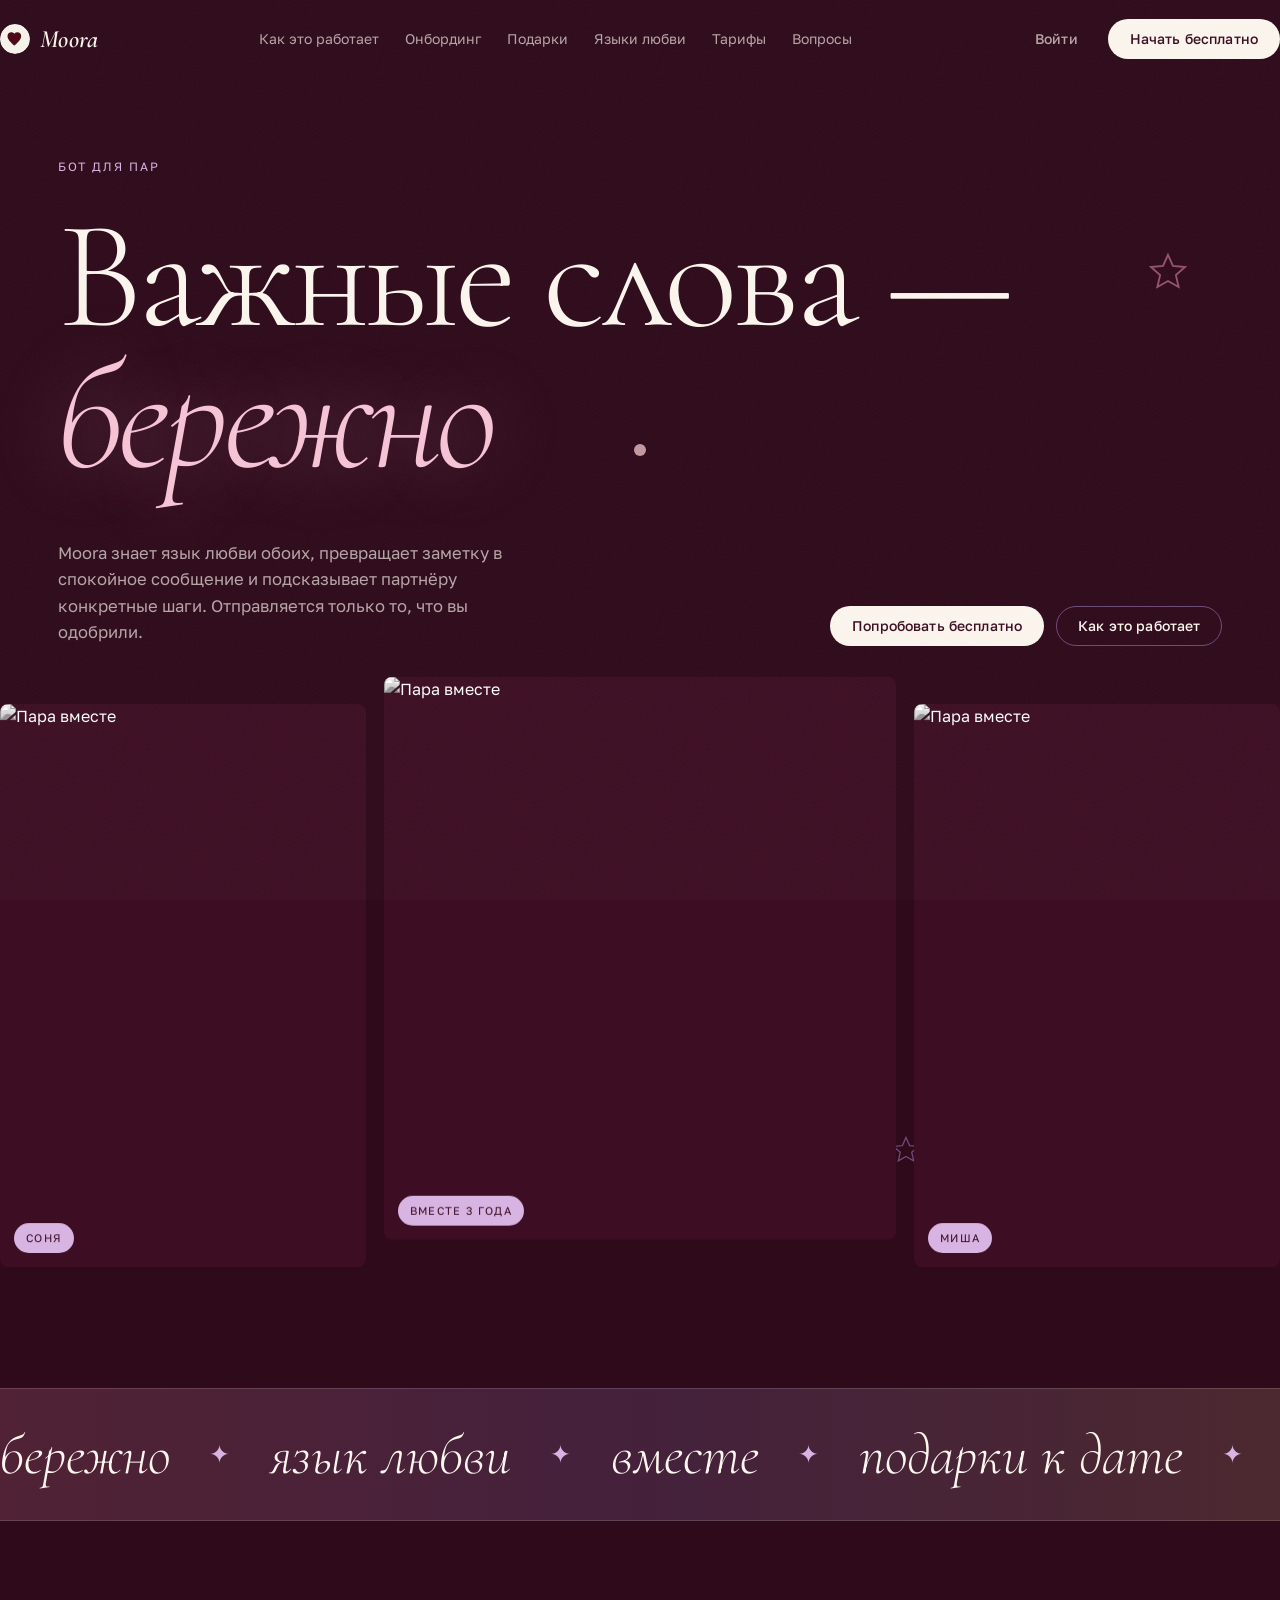
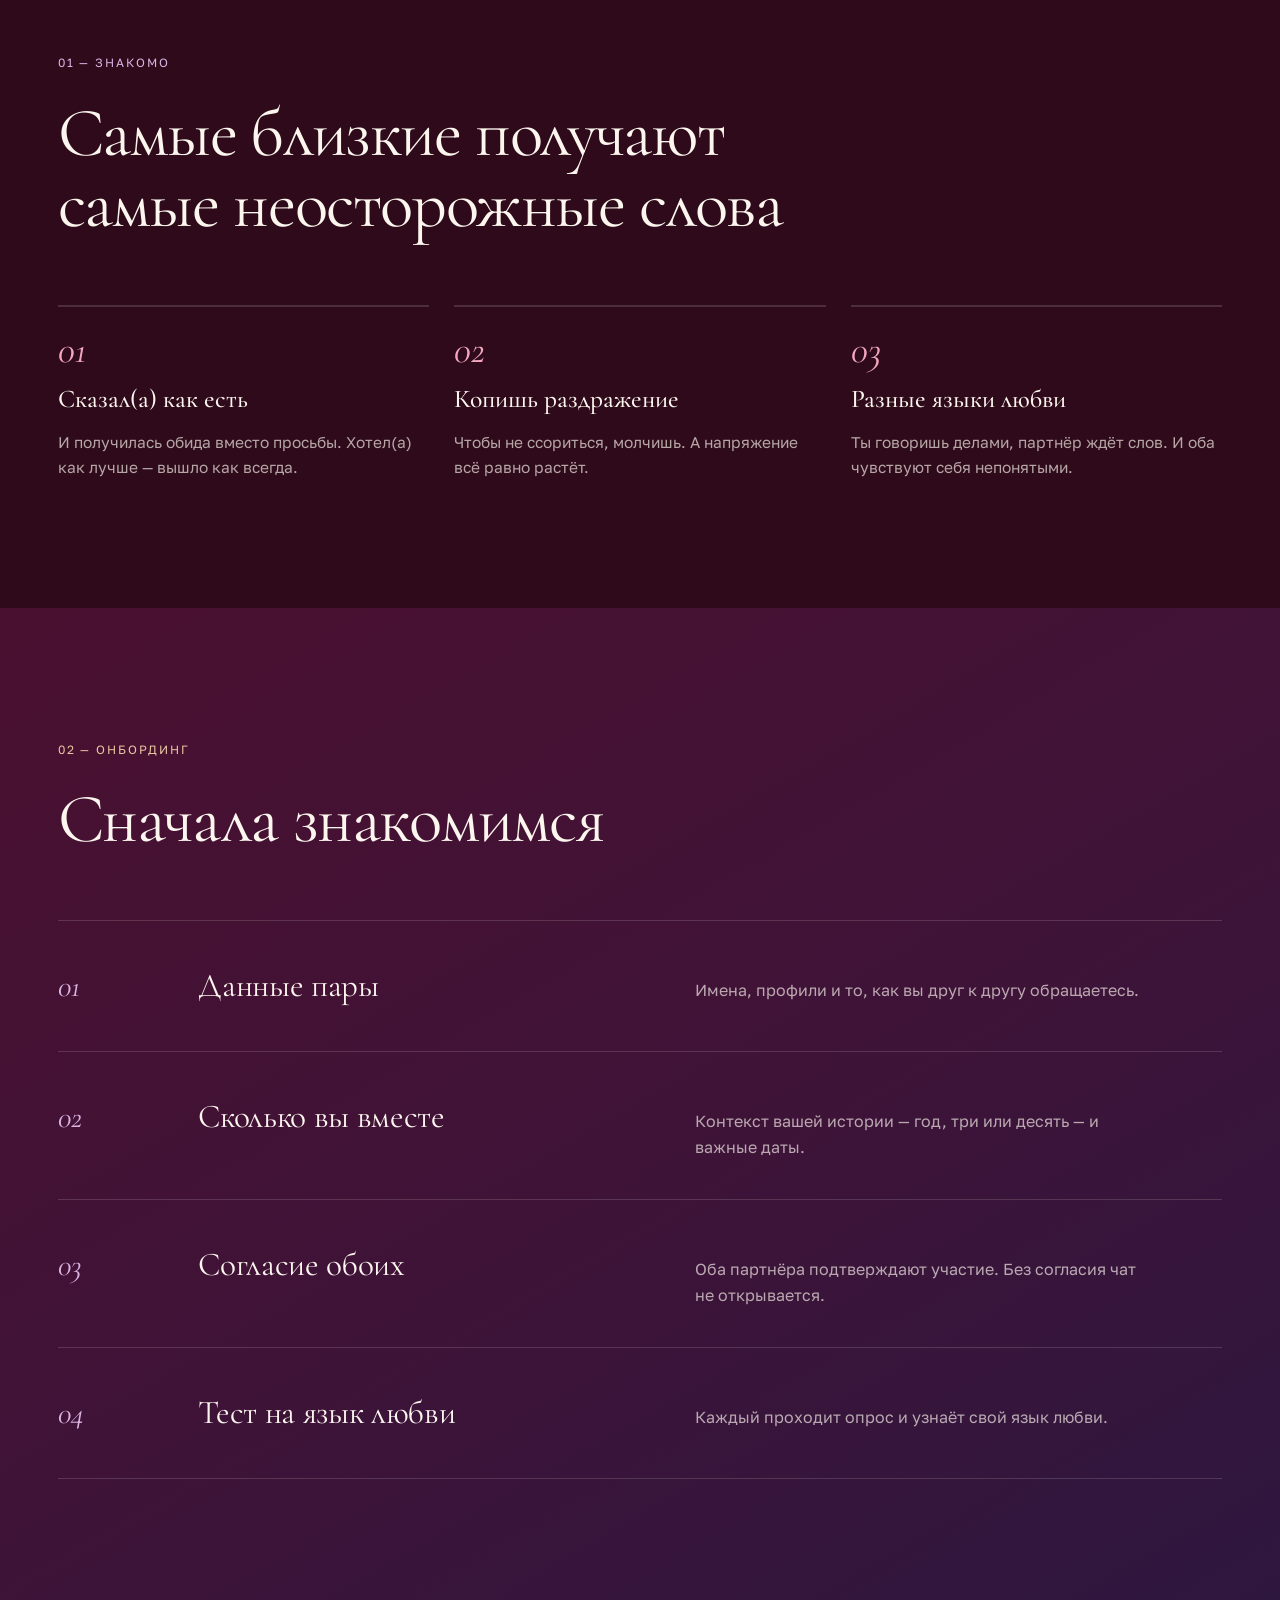
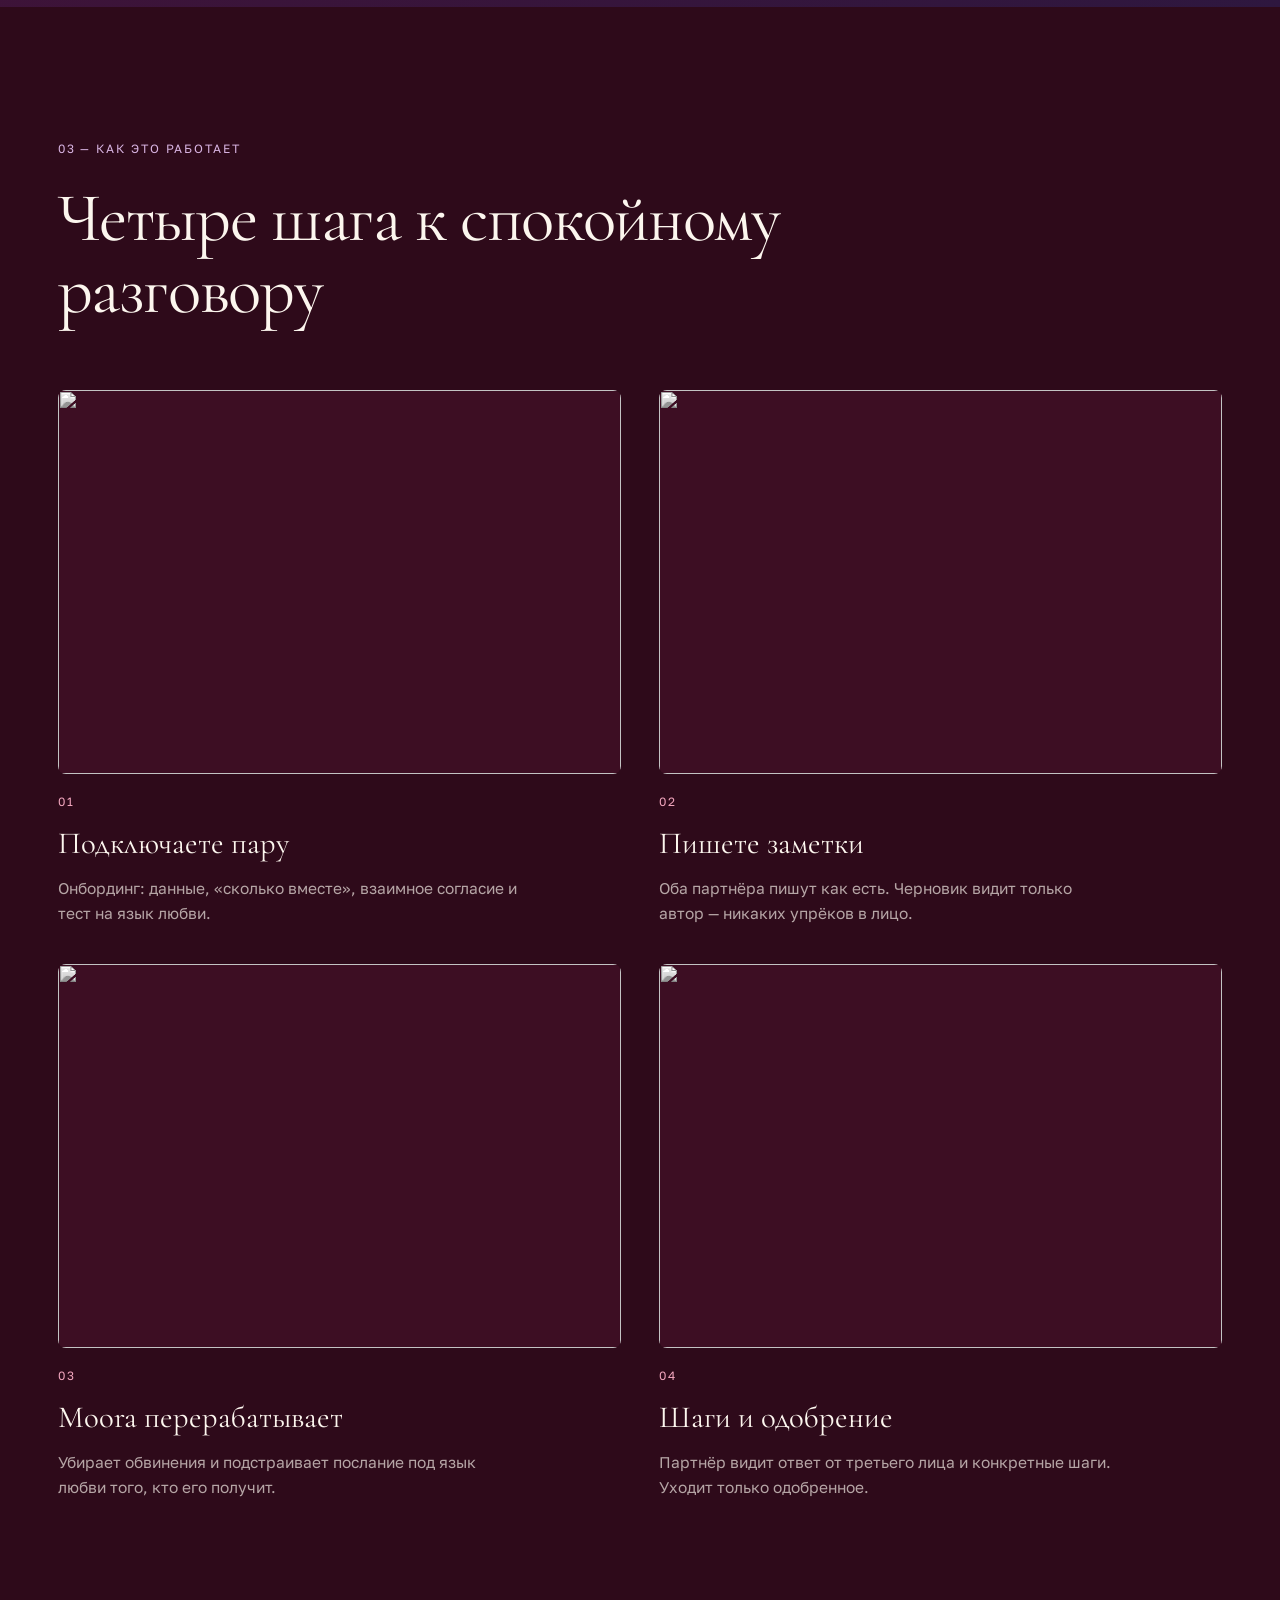
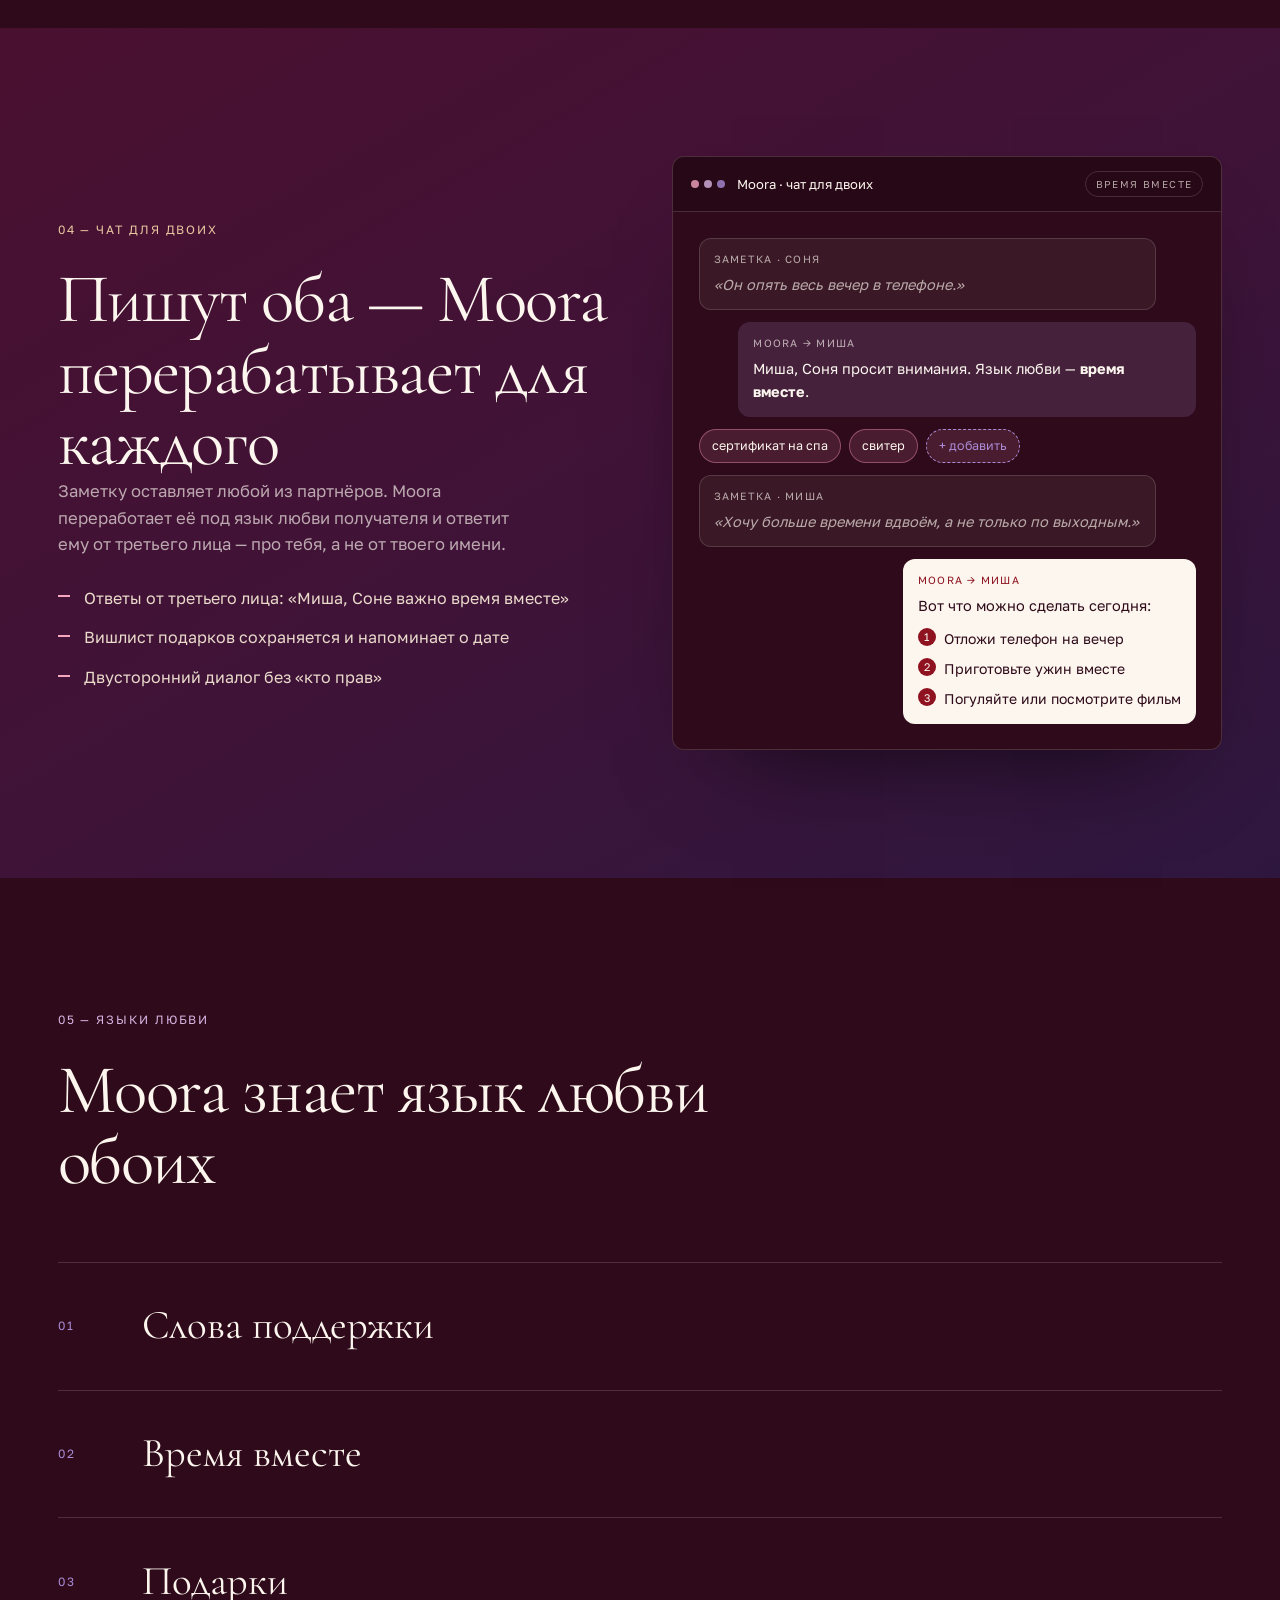
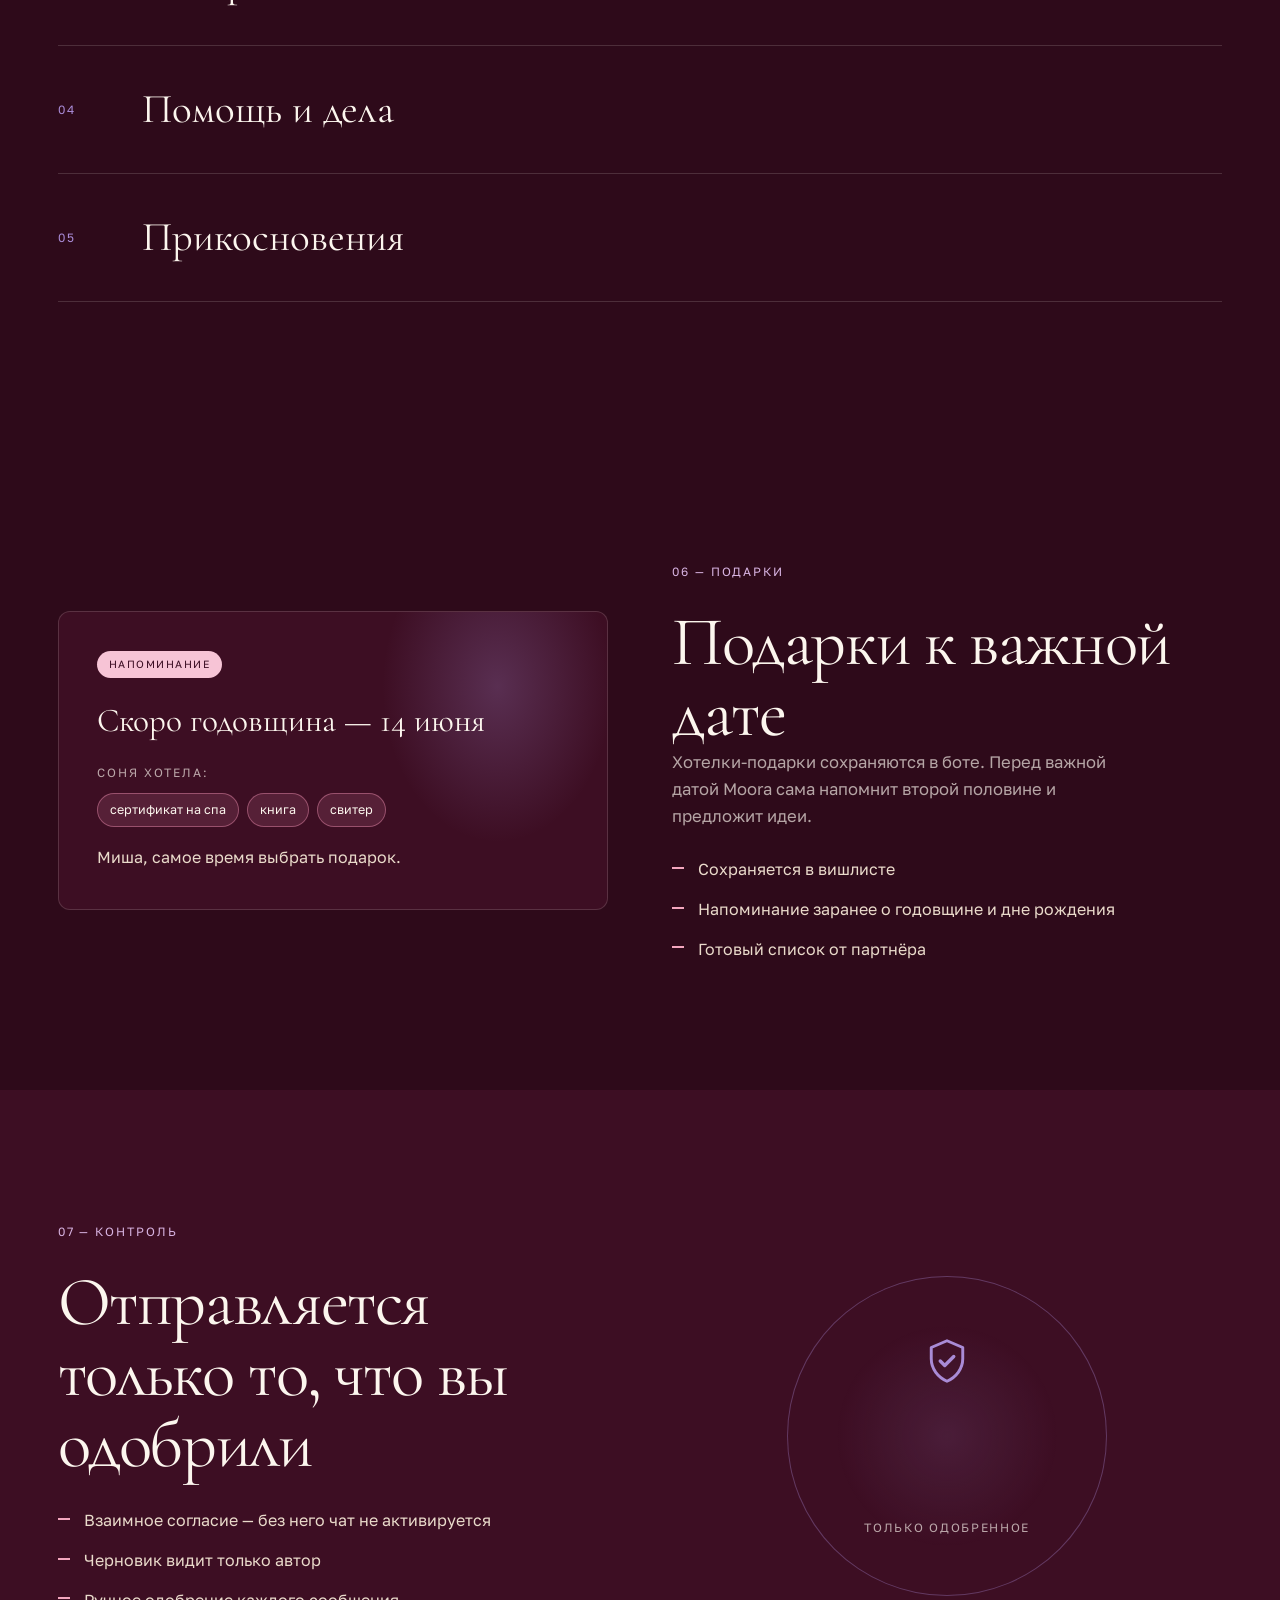
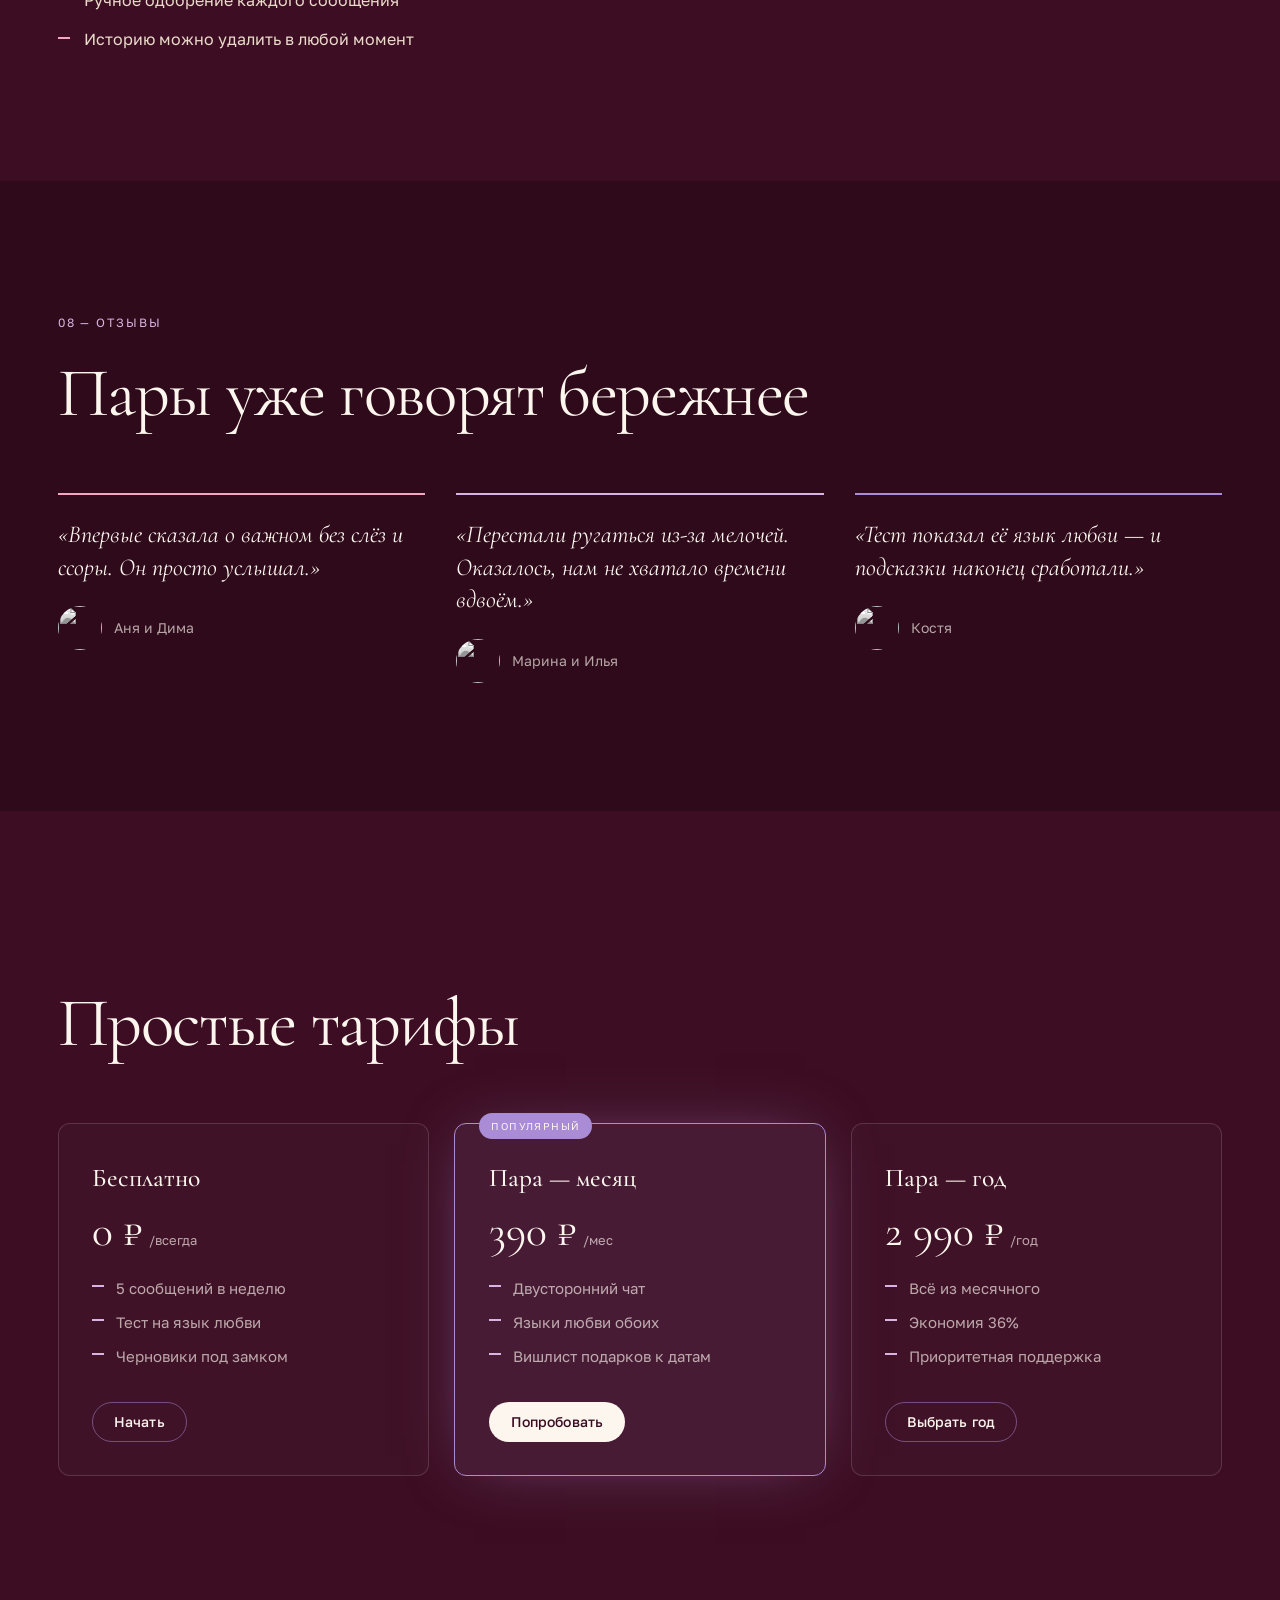
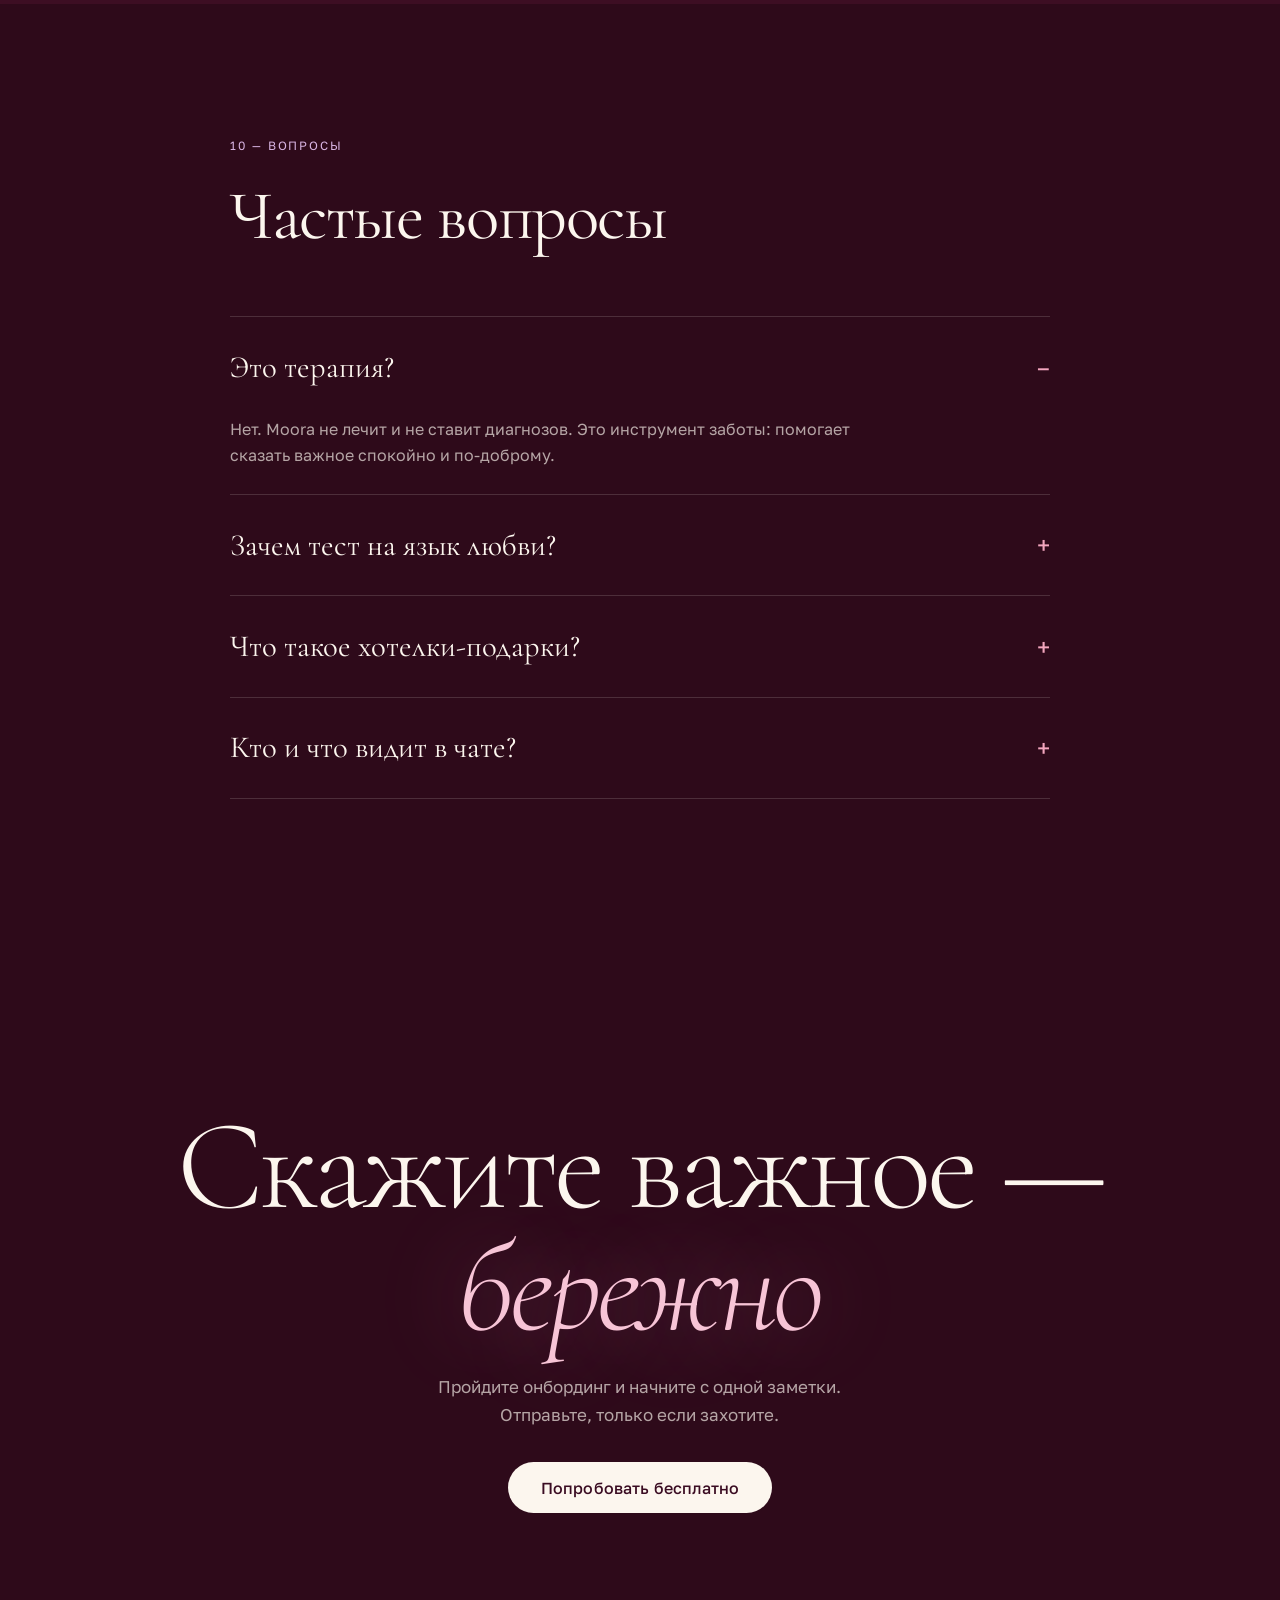
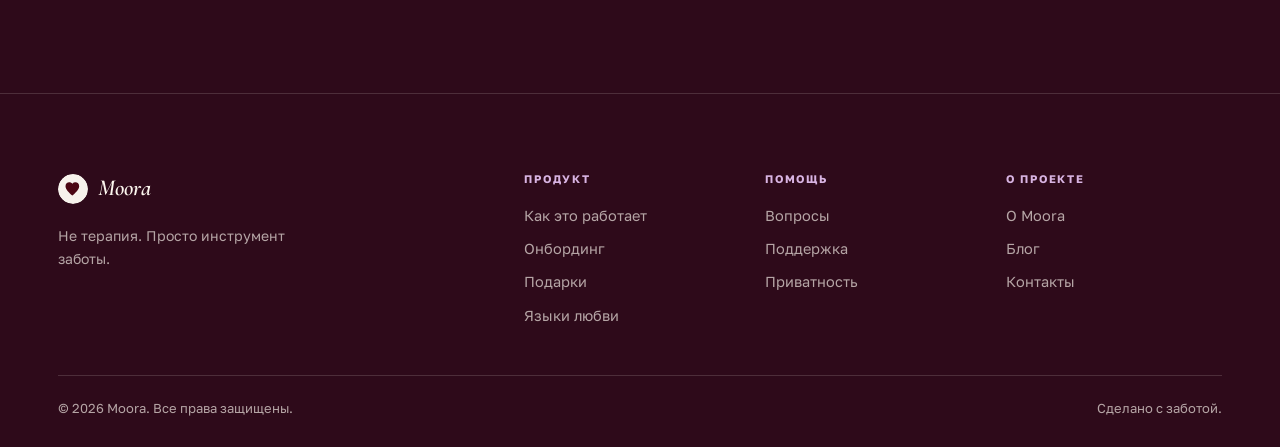
==== commit 78198624: "Мягкие пудрово-лиловые акценты вместо оранжево-красных" ====
--- a/index.html
+++ b/index.html
@@ -135,7 +135,7 @@
   </section>
 
   <!-- ONBOARDING -->
-  <section class="section section--band" id="onboarding">
+  <section class="section section--accent" id="onboarding">
     <div class="wrap">
       <div class="section__head" data-reveal-group>
         <span class="label" data-reveal>02 — Онбординг</span>
@@ -220,7 +220,7 @@
   </section>
 
   <!-- DIALOGUE / LIVE CHAT -->
-  <section class="section section--band" id="dialogue">
+  <section class="section section--accent" id="dialogue">
     <div class="wrap split">
       <div class="split__content" data-reveal-group>
         <span class="label" data-reveal>04 — Чат для двоих</span>
--- a/styles.css
+++ b/styles.css
@@ -1,13 +1,20 @@
 :root {
-  --ink: #4B0713;
-  --ink-2: #5E0C1C;
-  --ink-3: #3A0510;
-  --cream: #F7F3EC;
-  --cream-soft: #E7DDD2;
-  --cream-dim: rgba(247, 243, 236, .62);
-  --cream-line: rgba(247, 243, 236, .16);
-  --rose: #F6B8C4;
-  --crimson: #E2392B;
+  --ink: #2E0A1A;
+  --ink-2: #3D0E23;
+  --ink-3: #210612;
+  --cream: #FCF6EE;
+  --cream-soft: #EADBCB;
+  --cream-dim: rgba(252, 246, 238, .66);
+  --cream-line: rgba(252, 246, 238, .15);
+
+  /* акценты: пудрово-розовые и лиловые */
+  --coral: #F3A6BE;
+  --amber: #D8B4E2;
+  --rose: #EC8FB0;
+  --pink: #F7C4D6;
+  --violet: #A98BD6;
+  --plum: #3A0C22;
+  --gold: #E9C7A0;
   --wine: #8E1220;
 
   --font: 'Golos Text', system-ui, -apple-system, 'Segoe UI', Roboto, sans-serif;
@@ -41,9 +48,9 @@
 img, svg { display: block; }
 button { font-family: inherit; cursor: pointer; }
 
-::selection { background: var(--rose); color: var(--ink); }
-
-:focus-visible { outline: 2px solid var(--rose); outline-offset: 3px; border-radius: 4px; }
+::selection { background: var(--coral); color: var(--cream); }
+
+:focus-visible { outline: 2px solid var(--amber); outline-offset: 3px; border-radius: 4px; }
 
 /* ---------- Overlays ---------- */
 .noise {
@@ -60,14 +67,14 @@
   top: 0; left: 0;
   width: 12px; height: 12px;
   border-radius: 50%;
-  background: var(--rose);
+  background: var(--coral);
   pointer-events: none;
   z-index: 9999;
   transform: translate(-50%, -50%);
   transition: width .35s var(--ease), height .35s var(--ease), background .35s ease, opacity .3s ease;
   mix-blend-mode: difference;
 }
-.cursor.is-hover { width: 58px; height: 58px; background: var(--cream); }
+.cursor.is-hover { width: 58px; height: 58px; background: var(--amber); }
 @media (pointer: coarse) { .cursor { display: none; } }
 
 .preloader {
@@ -81,7 +88,7 @@
 }
 .preloader.is-done { transform: translateY(-101%); }
 .preloader__inner { display: flex; align-items: center; gap: 14px; }
-.preloader__word { font-family: var(--font-display); font-style: italic; font-size: clamp(30px, 4vw, 54px); color: var(--cream); }
+.preloader__word { font-family: var(--font-display); font-style: italic; font-weight: 600; font-size: clamp(30px, 4vw, 54px); color: var(--cream); }
 .preloader__mark { animation: pulse 1.4s ease-in-out infinite; }
 @keyframes pulse { 0%, 100% { transform: scale(1); } 50% { transform: scale(1.12); } }
 
@@ -106,7 +113,7 @@
   font-size: 12px;
   letter-spacing: .16em;
   text-transform: uppercase;
-  color: var(--cream-dim);
+  color: var(--amber);
   margin-bottom: clamp(18px, 2vw, 34px);
 }
 
@@ -120,6 +127,7 @@
   letter-spacing: -.02em;
   max-width: 24ch;
 }
+.h2 em { font-style: italic; color: var(--coral); }
 
 /* ---------- Buttons ---------- */
 .btn {
@@ -151,10 +159,10 @@
   transition: transform .5s var(--ease);
 }
 .btn:hover::after { transform: translateY(0); }
-.btn--cream { background: var(--cream); color: var(--ink); }
-.btn--cream::after { background: var(--rose); }
-.btn--ghost { color: var(--cream); border-color: var(--cream-line); }
-.btn--ghost:hover { color: var(--ink); }
+.btn--cream { background: var(--cream); color: var(--plum); }
+.btn--cream::after { background: var(--pink); }
+.btn--ghost { color: var(--cream); border-color: rgba(169, 139, 214, .5); }
+.btn--ghost:hover { color: var(--plum); }
 .btn--light { color: var(--cream-dim); background: transparent; }
 .btn--light::after { background: transparent; }
 .btn--light:hover { color: var(--cream); }
@@ -169,7 +177,7 @@
   transition: transform .55s var(--ease), background .4s ease, border-color .4s ease;
 }
 .site-header.is-stuck {
-  background: rgba(75, 7, 19, .72);
+  background: rgba(46, 10, 26, .72);
   backdrop-filter: blur(14px);
   border-bottom-color: var(--cream-line);
 }
@@ -184,7 +192,7 @@
 
 .nav { display: flex; gap: 26px; }
 .nav__link { font-size: 14px; color: var(--cream-dim); transition: color .3s ease; }
-.nav__link:hover { color: var(--cream); }
+.nav__link:hover { color: var(--amber); }
 
 .header__actions { display: flex; align-items: center; gap: 8px; }
 .label-short { display: none; }
@@ -207,10 +215,10 @@
 
 /* ---------- Decor ---------- */
 .decor { position: absolute; inset: 0; pointer-events: none; }
-.decor__star { position: absolute; color: rgba(246, 184, 196, .45); }
-.decor__star--a { width: 44px; top: 18%; right: 7%; animation: float 9s ease-in-out infinite; }
-.decor__star--b { width: 24px; top: 62%; left: 5%; animation: float 7s ease-in-out infinite reverse; }
-.decor__star--c { width: 32px; bottom: 16%; right: 28%; animation: float 11s ease-in-out infinite; }
+.decor__star { position: absolute; color: rgba(233, 199, 160, .5); }
+.decor__star--a { width: 44px; top: 18%; right: 7%; color: rgba(236, 143, 176, .55); animation: float 9s ease-in-out infinite; }
+.decor__star--b { width: 24px; top: 62%; left: 5%; color: rgba(247, 196, 214, .6); animation: float 7s ease-in-out infinite reverse; }
+.decor__star--c { width: 32px; bottom: 16%; right: 28%; color: rgba(169, 139, 214, .5); animation: float 11s ease-in-out infinite; }
 @keyframes float { 0%, 100% { transform: translateY(0) rotate(0); } 50% { transform: translateY(-18px) rotate(12deg); } }
 
 /* ---------- Hero ---------- */
@@ -223,7 +231,7 @@
   letter-spacing: -.03em;
   margin-top: 4px;
 }
-.hero__title em { font-style: italic; color: var(--rose); }
+.hero__title em { font-style: italic; color: var(--pink); text-shadow: 0 0 70px rgba(247, 196, 214, .35); }
 .hero__bottom { display: flex; justify-content: space-between; align-items: flex-end; gap: 40px; flex-wrap: wrap; margin-top: clamp(28px, 4vw, 56px); }
 .hero__cta { display: flex; gap: 12px; flex-wrap: wrap; }
 
@@ -242,15 +250,15 @@
   position: absolute;
   left: 14px; bottom: 14px;
   font-size: 11px; letter-spacing: .12em; text-transform: uppercase;
-  color: var(--cream);
-  background: rgba(58, 5, 16, .6);
+  color: var(--plum);
+  background: var(--amber);
   backdrop-filter: blur(6px);
   padding: 6px 12px;
   border-radius: 999px;
 }
 
 /* ---------- Marquee ---------- */
-.marquee { overflow: hidden; border-top: 1px solid var(--cream-line); border-bottom: 1px solid var(--cream-line); padding: clamp(14px, 1.6vw, 26px) 0; }
+.marquee { overflow: hidden; border-top: 1px solid var(--cream-line); border-bottom: 1px solid var(--cream-line); padding: clamp(14px, 1.6vw, 26px) 0; background: linear-gradient(90deg, rgba(236, 143, 176, .18), rgba(169, 139, 214, .18), rgba(233, 199, 160, .16)); }
 .marquee__track {
   display: flex;
   gap: .7em;
@@ -264,18 +272,23 @@
   animation: marquee 30s linear infinite;
 }
 .marquee__track span { display: inline-flex; align-items: center; gap: .7em; }
-.marquee__track span::after { content: "✦"; font-style: normal; color: var(--rose); font-size: .45em; }
+.marquee__track span::after { content: "✦"; font-style: normal; color: var(--amber); font-size: .45em; }
 @keyframes marquee { to { transform: translateX(-50%); } }
 
 /* ---------- Sections ---------- */
 .section { position: relative; padding: clamp(72px, 10vw, 160px) 0; }
 .section--band { background: var(--ink-2); }
+.section--accent {
+  background: linear-gradient(150deg, #4A1030 0%, #3E1338 55%, #2E173F 100%);
+}
+.section--accent .label { color: var(--gold); }
 .section__head { margin-bottom: clamp(40px, 5vw, 80px); }
 
 /* ---------- Cards ---------- */
 .cards { display: grid; grid-template-columns: repeat(3, 1fr); gap: clamp(16px, 2vw, 28px); }
-.card { display: flex; flex-direction: column; gap: 10px; padding-top: 24px; border-top: 1px solid var(--cream-line); }
-.card__idx { font-family: var(--font-display); font-size: clamp(28px, 3vw, 44px); line-height: 1; color: var(--rose); }
+.card { display: flex; flex-direction: column; gap: 10px; padding-top: 24px; border-top: 2px solid var(--cream-line); transition: border-color .4s ease; }
+.card:hover { border-top-color: var(--coral); }
+.card__idx { font-family: var(--font-display); font-size: clamp(28px, 3vw, 44px); line-height: 1; font-style: italic; color: var(--coral); }
 .card__title { font-family: var(--font-display); font-size: clamp(22px, 2vw, 30px); font-weight: 500; }
 .card__text { color: var(--cream-dim); font-size: 15.5px; }
 
@@ -289,7 +302,7 @@
   padding: clamp(22px, 3vw, 40px) 0;
   border-bottom: 1px solid var(--cream-line);
 }
-.row__num { font-family: var(--font-display); font-size: clamp(22px, 2.4vw, 38px); color: var(--rose); }
+.row__num { font-family: var(--font-display); font-size: clamp(22px, 2.4vw, 38px); font-style: italic; color: var(--amber); }
 .row__title { font-family: var(--font-display); font-size: clamp(24px, 2.6vw, 40px); font-weight: 400; letter-spacing: -.01em; }
 .row__text { color: var(--cream-dim); font-size: 16px; max-width: 46ch; }
 
@@ -306,7 +319,7 @@
 }
 .work__item:hover .work__media img { transform: scale(1.06); filter: grayscale(.35) contrast(1.05); }
 .work__meta { display: flex; flex-direction: column; gap: 8px; padding-top: 18px; }
-.work__idx { font-size: 12px; letter-spacing: .16em; text-transform: uppercase; color: var(--rose); }
+.work__idx { font-size: 12px; letter-spacing: .16em; text-transform: uppercase; color: var(--coral); }
 .work__title { font-family: var(--font-display); font-size: clamp(24px, 2.4vw, 38px); font-weight: 400; }
 .work__text { color: var(--cream-dim); font-size: 15.5px; max-width: 46ch; }
 
@@ -315,7 +328,7 @@
 .split--rev .split__content { order: 2; }
 .ticks { display: flex; flex-direction: column; gap: 14px; margin-top: 28px; }
 .ticks li { position: relative; padding-left: 26px; color: var(--cream-soft); font-size: 16px; }
-.ticks li::before { content: ""; position: absolute; left: 0; top: .6em; width: 12px; height: 1px; background: var(--rose); }
+.ticks li::before { content: ""; position: absolute; left: 0; top: .6em; width: 12px; height: 2px; background: var(--coral); }
 
 /* ---------- Chat ---------- */
 .chat {
@@ -327,7 +340,9 @@
 }
 .chat__bar { display: flex; align-items: center; gap: 12px; padding: 14px 18px; border-bottom: 1px solid var(--cream-line); background: rgba(0, 0, 0, .16); }
 .chat__dots { display: inline-flex; gap: 5px; }
-.chat__dots i { width: 8px; height: 8px; border-radius: 50%; background: var(--rose); opacity: .6; }
+.chat__dots i { width: 8px; height: 8px; border-radius: 50%; background: var(--coral); opacity: .8; }
+.chat__dots i:nth-child(2) { background: var(--amber); }
+.chat__dots i:nth-child(3) { background: var(--violet); }
 .chat__name { font-size: 13px; color: var(--cream); }
 .chat__tag { margin-left: auto; font-size: 10px; letter-spacing: .14em; text-transform: uppercase; color: var(--cream-dim); border: 1px solid var(--cream-line); border-radius: 999px; padding: 4px 10px; }
 .chat__body { padding: clamp(16px, 2vw, 26px); display: flex; flex-direction: column; gap: 12px; }
@@ -345,7 +360,7 @@
 .bubble p { font-size: 14.5px; color: var(--cream); }
 .bubble--note { background: rgba(247, 243, 236, .06); border-color: var(--cream-line); }
 .bubble--note p { color: var(--cream-dim); font-style: italic; }
-.bubble--moora { background: rgba(246, 184, 196, .14); align-self: flex-end; }
+.bubble--moora { background: rgba(169, 139, 214, .18); align-self: flex-end; }
 .bubble--step { background: var(--cream); color: var(--ink); align-self: flex-end; }
 .bubble--step p { color: var(--ink); }
 .bubble__who--light { color: var(--wine); }
@@ -363,8 +378,8 @@
   display: grid; place-items: center;
 }
 .chips { display: flex; flex-wrap: wrap; gap: 8px; }
-.chip { font-size: 12.5px; color: var(--cream); background: rgba(247, 243, 236, .08); border: 1px solid var(--cream-line); border-radius: 999px; padding: 6px 12px; }
-.chip--add { border-style: dashed; }
+.chip { font-size: 12.5px; color: var(--cream); background: rgba(236, 143, 176, .14); border: 1px solid rgba(236, 143, 176, .45); border-radius: 999px; padding: 6px 12px; }
+.chip--add { border-style: dashed; border-color: var(--violet); color: var(--violet); }
 
 /* ---------- Languages ---------- */
 .langs { border-top: 1px solid var(--cream-line); }
@@ -377,11 +392,11 @@
   border-bottom: 1px solid var(--cream-line);
   transition: padding-left .5s var(--ease);
 }
-.lang-row__idx { font-size: 12px; letter-spacing: .16em; color: var(--rose); }
+.lang-row__idx { font-size: 12px; letter-spacing: .16em; color: var(--violet); }
 .lang-row__name { font-family: var(--font-display); font-size: clamp(24px, 3.2vw, 52px); font-weight: 400; transition: color .3s ease; }
 .lang-row__desc { color: var(--cream-dim); font-size: 15px; max-width: 34ch; opacity: 0; transform: translateX(10px); transition: opacity .4s var(--ease), transform .4s var(--ease); }
 .lang-row:hover { padding-left: 14px; }
-.lang-row:hover .lang-row__name { color: var(--rose); }
+.lang-row:hover .lang-row__name { color: var(--amber); }
 .lang-row:hover .lang-row__desc { opacity: 1; transform: none; }
 
 /* ---------- Reminder ---------- */
@@ -398,10 +413,10 @@
   position: absolute;
   inset: -50% -10% auto 50%;
   height: 150%;
-  background: radial-gradient(closest-side, rgba(246, 184, 196, .18), transparent 70%);
+  background: radial-gradient(closest-side, rgba(169, 139, 214, .26), transparent 70%);
 }
 .reminder > * { position: relative; }
-.reminder__badge { display: inline-block; font-size: 10.5px; letter-spacing: .14em; text-transform: uppercase; color: var(--rose); border: 1px solid var(--cream-line); border-radius: 999px; padding: 5px 12px; }
+.reminder__badge { display: inline-block; font-size: 10.5px; letter-spacing: .14em; text-transform: uppercase; color: var(--plum); background: var(--pink); border-radius: 999px; padding: 5px 12px; }
 .reminder__title { font-family: var(--font-display); font-size: clamp(26px, 2.6vw, 42px); font-weight: 400; margin-top: 16px; }
 .reminder__text { font-size: 12px; letter-spacing: .16em; text-transform: uppercase; color: var(--cream-dim); margin-top: 16px; }
 .reminder .chips { margin-top: 10px; }
@@ -416,16 +431,18 @@
   place-items: center;
   gap: 14px;
   text-align: center;
-  color: var(--rose);
-  border: 1px solid var(--cream-line);
+  color: var(--violet);
+  border: 1px solid rgba(169, 139, 214, .35);
   border-radius: 50%;
-  background: rgba(247, 243, 236, .03);
+  background: radial-gradient(closest-side, rgba(169, 139, 214, .12), transparent 70%);
 }
 .shield p { font-size: 12px; letter-spacing: .14em; text-transform: uppercase; color: var(--cream-dim); }
 
 /* ---------- Quotes ---------- */
 .quotes { display: grid; grid-template-columns: repeat(3, 1fr); gap: clamp(18px, 2.4vw, 40px); }
-.quote { padding-top: 24px; border-top: 1px solid var(--cream-line); }
+.quote { padding-top: 24px; border-top: 2px solid var(--coral); }
+.quote:nth-child(2) { border-top-color: var(--amber); }
+.quote:nth-child(3) { border-top-color: var(--violet); }
 .quote blockquote { font-family: var(--font-display); font-style: italic; font-size: clamp(20px, 1.9vw, 28px); font-weight: 400; line-height: 1.35; }
 .quote figcaption { display: flex; align-items: center; gap: 12px; margin-top: 22px; color: var(--cream-dim); font-size: 14px; }
 .quote img { width: 44px; height: 44px; border-radius: 50%; object-fit: cover; filter: grayscale(1) contrast(1.05); }
@@ -433,14 +450,14 @@
 /* ---------- Pricing ---------- */
 .pricing { display: grid; grid-template-columns: repeat(3, 1fr); gap: clamp(16px, 2vw, 28px); align-items: stretch; }
 .price { display: flex; flex-direction: column; gap: 12px; padding: clamp(24px, 2.6vw, 40px); border: 1px solid var(--cream-line); border-radius: 12px; background: rgba(247, 243, 236, .02); position: relative; }
-.price--featured { border-color: var(--rose); background: rgba(246, 184, 196, .07); }
-.price__badge { position: absolute; top: -11px; left: 24px; font-size: 10px; letter-spacing: .14em; text-transform: uppercase; background: var(--rose); color: var(--ink); padding: 5px 12px; border-radius: 999px; }
+.price--featured { border-color: var(--violet); background: rgba(169, 139, 214, .1); box-shadow: 0 0 60px -20px rgba(169, 139, 214, .55); }
+.price__badge { position: absolute; top: -11px; left: 24px; font-size: 10px; letter-spacing: .14em; text-transform: uppercase; background: var(--violet); color: var(--cream); padding: 5px 12px; border-radius: 999px; }
 .price__name { font-family: var(--font-display); font-size: clamp(22px, 2vw, 30px); font-weight: 500; }
 .price__value { font-family: var(--font-display); font-size: clamp(34px, 3.4vw, 52px); font-weight: 400; line-height: 1; }
 .price__value span { font-family: var(--font); font-size: 13px; color: var(--cream-dim); margin-left: 6px; }
 .price__list { display: flex; flex-direction: column; gap: 10px; margin: 10px 0 22px; }
 .price__list li { position: relative; padding-left: 24px; color: var(--cream-dim); font-size: 15px; }
-.price__list li::before { content: ""; position: absolute; left: 0; top: .6em; width: 12px; height: 1px; background: var(--rose); }
+.price__list li::before { content: ""; position: absolute; left: 0; top: .6em; width: 12px; height: 2px; background: var(--amber); }
 .price .btn { margin-top: auto; align-self: flex-start; }
 
 /* ---------- FAQ ---------- */
@@ -458,16 +475,16 @@
   padding: clamp(18px, 2vw, 30px) 44px clamp(18px, 2vw, 30px) 0;
   transition: color .3s ease;
 }
-.faq__q:hover { color: var(--rose); }
+.faq__q:hover { color: var(--amber); }
 .faq__q::-webkit-details-marker { display: none; }
-.faq__q::after { content: "+"; position: absolute; right: 0; top: 50%; transform: translateY(-50%); font-family: var(--font); font-size: 24px; color: var(--rose); transition: transform .4s var(--ease); }
+.faq__q::after { content: "+"; position: absolute; right: 0; top: 50%; transform: translateY(-50%); font-family: var(--font); font-size: 24px; color: var(--coral); transition: transform .4s var(--ease); }
 .faq__item[open] .faq__q::after { content: "–"; }
 .faq__a { padding: 0 0 clamp(20px, 2vw, 32px); color: var(--cream-dim); font-size: 16px; max-width: 62ch; }
 
 /* ---------- CTA ---------- */
 .section--cta { padding: clamp(90px, 14vw, 220px) 0; text-align: center; }
 .cta__title { font-family: var(--font-display); font-size: clamp(44px, 10vw, 170px); font-weight: 300; line-height: .95; letter-spacing: -.03em; max-width: none; }
-.cta__title em { font-style: italic; color: var(--rose); }
+.cta__title em { font-style: italic; color: var(--pink); text-shadow: 0 0 90px rgba(247, 196, 214, .4); }
 .cta__text { color: var(--cream-dim); font-size: 17px; max-width: 44ch; margin: 24px auto 34px; }
 
 /* ---------- Footer ---------- */
@@ -476,9 +493,9 @@
 .footer__note { color: var(--cream-dim); font-size: 14px; margin-top: 14px; max-width: 260px; }
 .footer__cols { display: grid; grid-template-columns: repeat(3, 1fr); gap: 24px; }
 .footer__col { display: flex; flex-direction: column; gap: 10px; }
-.footer__heading { font-family: var(--font); font-size: 11px; letter-spacing: .16em; text-transform: uppercase; color: var(--rose); margin-bottom: 6px; }
+.footer__heading { font-family: var(--font); font-size: 11px; letter-spacing: .16em; text-transform: uppercase; color: var(--amber); margin-bottom: 6px; }
 .footer__col a { color: var(--cream-dim); font-size: 14.5px; transition: color .3s ease; }
-.footer__col a:hover { color: var(--cream); }
+.footer__col a:hover { color: var(--coral); }
 .footer__bottom { margin-top: 48px; padding-top: 22px; border-top: 1px solid var(--cream-line); display: flex; justify-content: space-between; gap: 16px; flex-wrap: wrap; color: var(--cream-dim); font-size: 13px; }
 
 /* ---------- Reveal ---------- */
